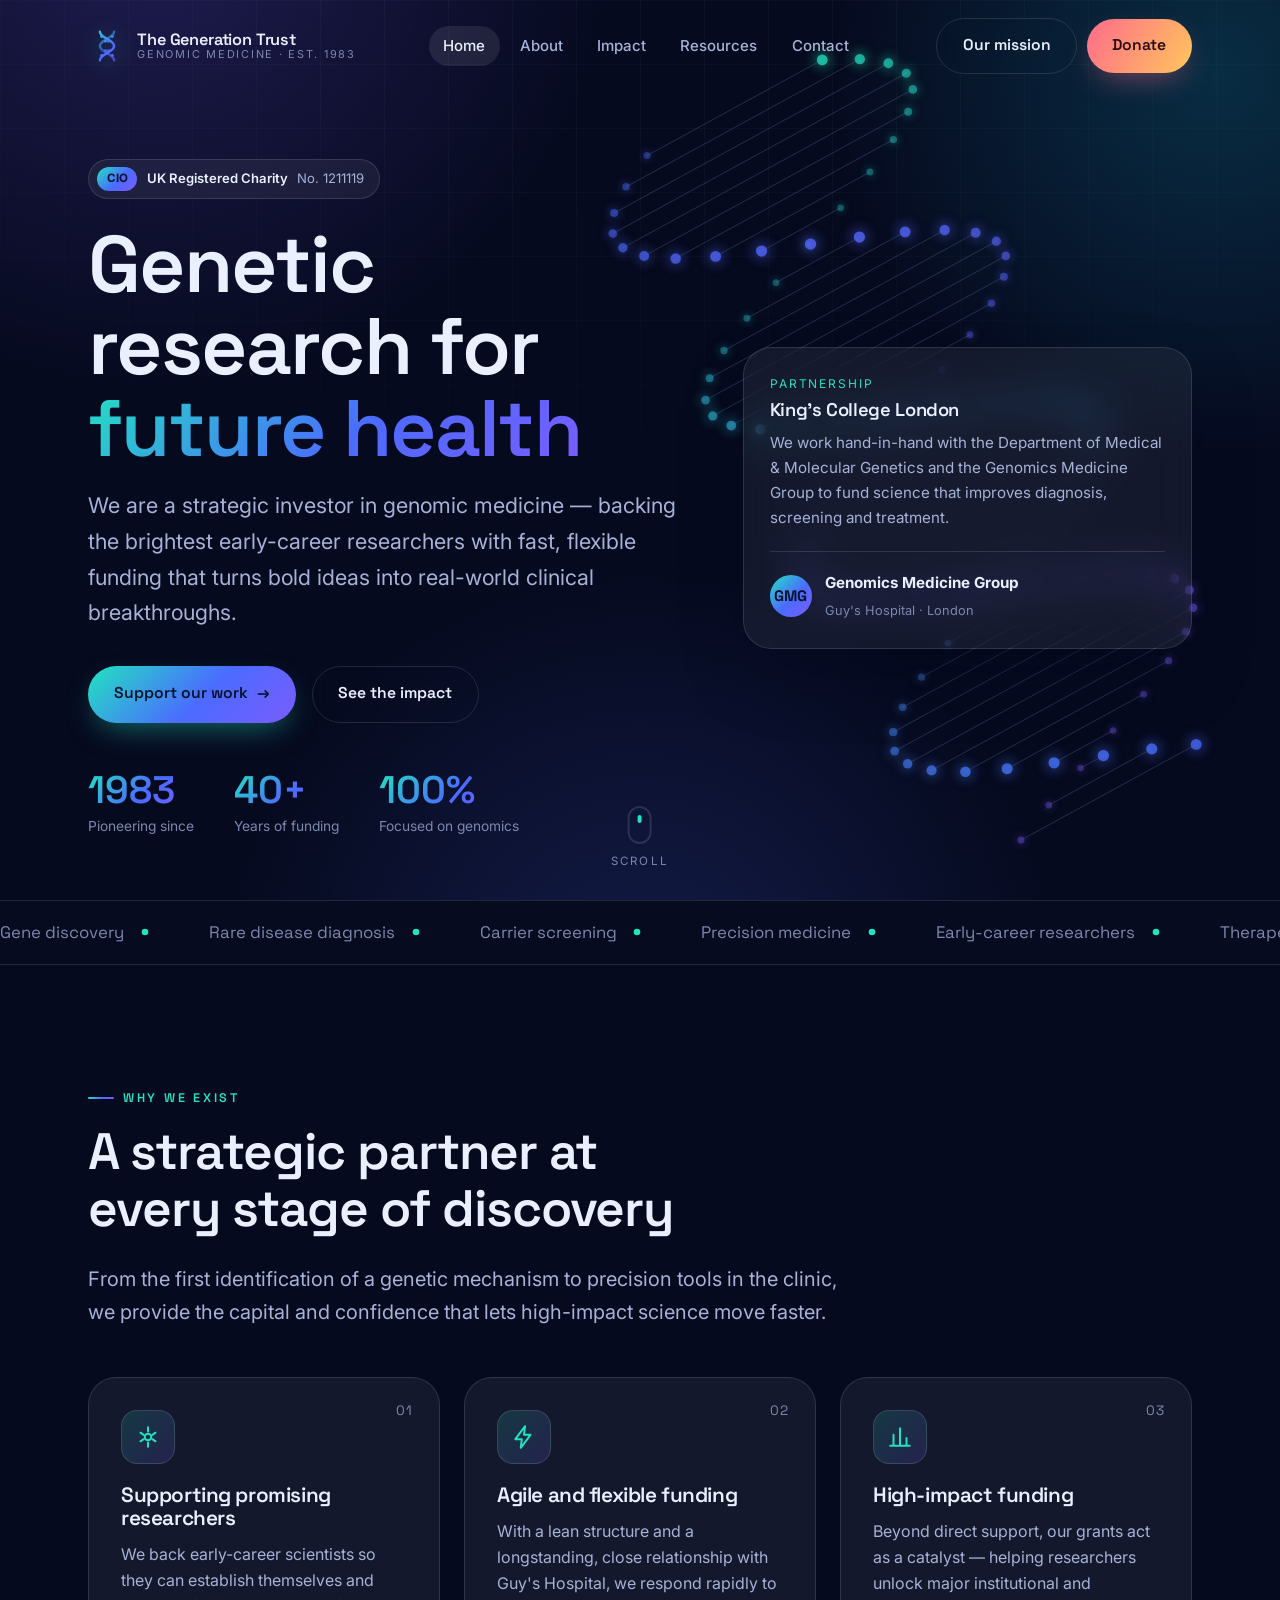
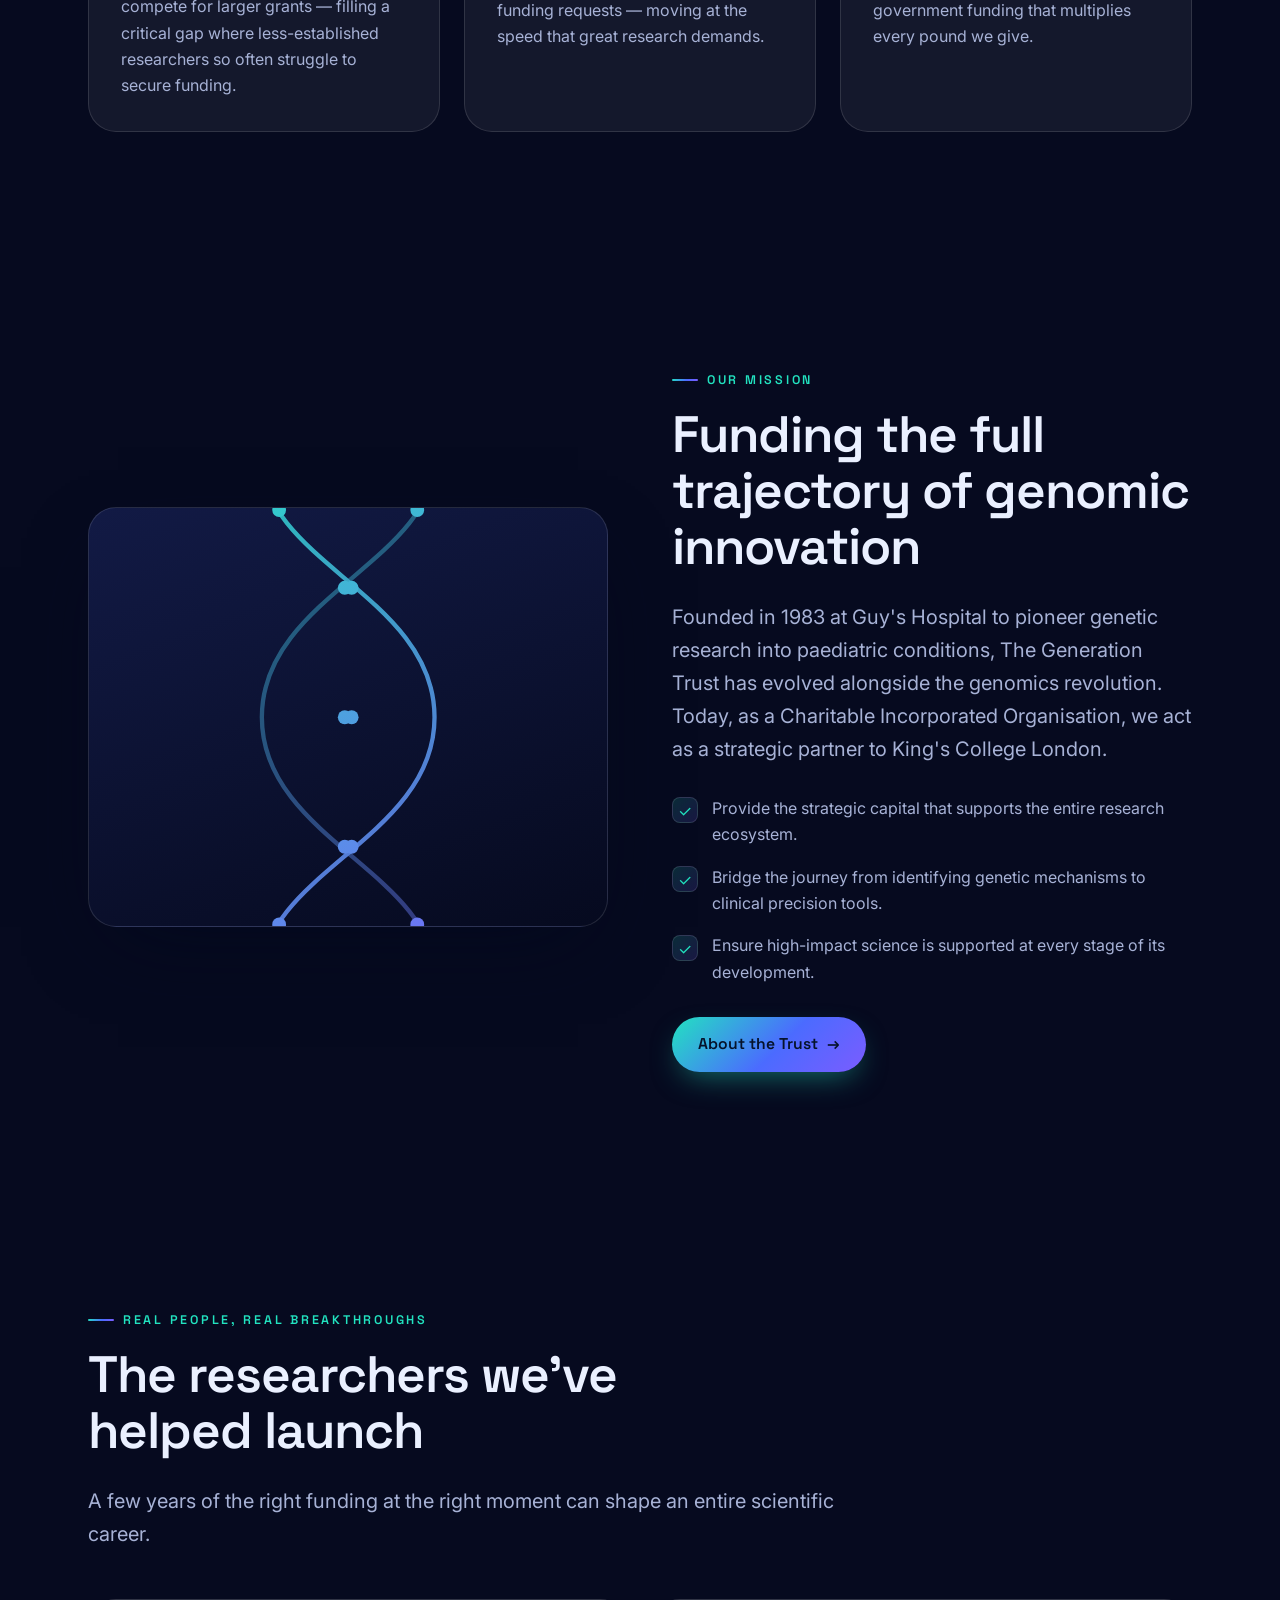
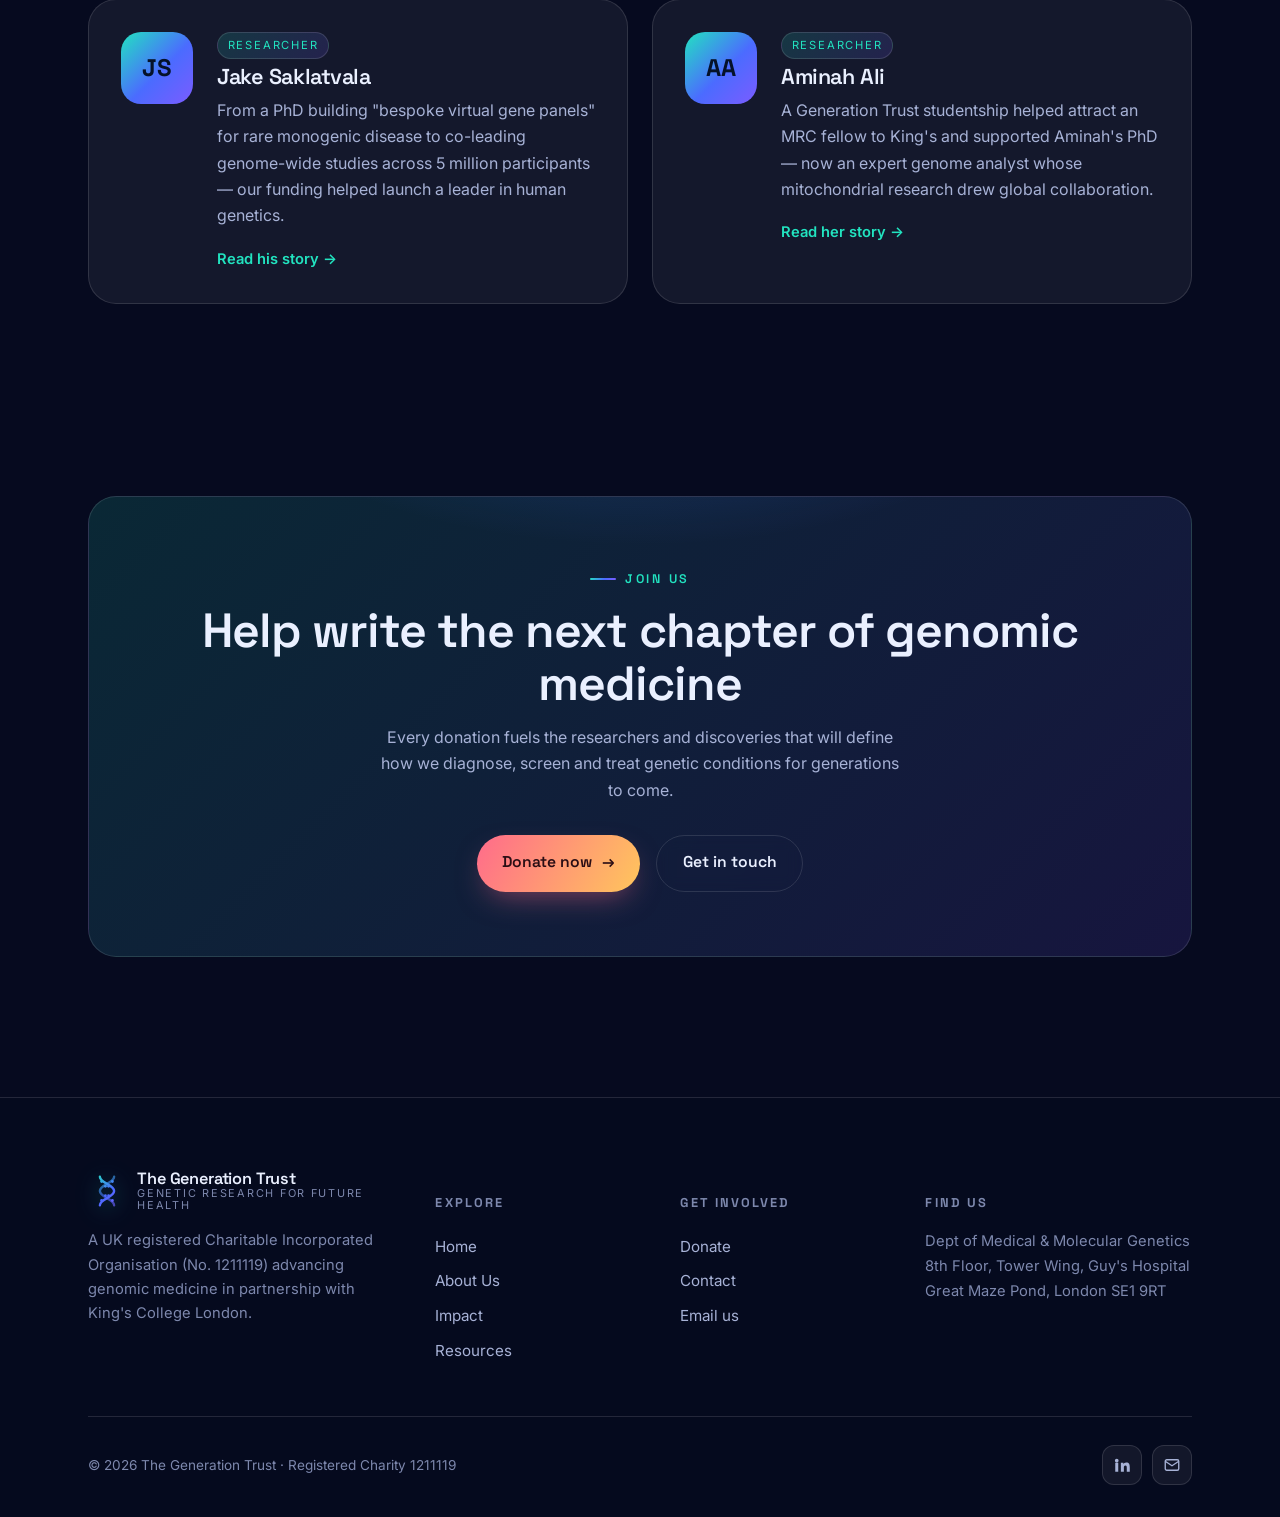
==== index.html @ 11e098cc "Initial Version" ====
<!DOCTYPE html>
<html lang="en-GB">
<head>
  <meta charset="UTF-8" />
  <meta name="viewport" content="width=device-width, initial-scale=1.0" />
  <title>The Generation Trust — Genetic Research for Future Health</title>
  <meta name="description" content="The Generation Trust is a UK registered charity advancing genomic medicine by backing promising early-career researchers with fast, flexible and high-impact funding." />
  <link rel="icon" href="assets/img/logo.svg" type="image/svg+xml" />
  <link rel="preconnect" href="https://fonts.googleapis.com" />
  <link rel="preconnect" href="https://fonts.gstatic.com" crossorigin />
  <link href="https://fonts.googleapis.com/css2?family=Inter:wght@400;500;600&family=Space+Grotesk:wght@500;600;700&display=swap" rel="stylesheet" />
  <link rel="stylesheet" href="assets/css/styles.css" />
</head>
<body>
  <div class="bg-field" aria-hidden="true"></div>
  <div class="bg-grid" aria-hidden="true"></div>

  <!-- ============ HEADER ============ -->
  <header class="site-header">
    <div class="container nav">
      <a class="brand" href="index.html" aria-label="The Generation Trust home">
        <img class="brand__mark" src="assets/img/logo.svg" alt="" width="38" height="38" />
        <span class="brand__text">The Generation Trust<small>Genomic Medicine · Est. 1983</small></span>
      </a>
      <nav class="nav-links" aria-label="Primary">
        <a href="index.html" class="is-active">Home</a>
        <a href="about.html">About</a>
        <a href="impact.html">Impact</a>
        <a href="resources.html">Resources</a>
        <a href="contact.html">Contact</a>
      </nav>
      <div class="nav-cta">
        <a href="about.html" class="btn btn--ghost">Our mission</a>
        <a href="donate.html" class="btn btn--warm">Donate</a>
        <button class="nav-toggle" aria-label="Toggle menu" aria-expanded="false"><span></span></button>
      </div>
    </div>
  </header>

  <main>
    <!-- ============ HERO ============ -->
    <section class="hero">
      <canvas id="dna-canvas" aria-hidden="true"></canvas>
      <div class="container hero__inner">
        <div class="hero__content">
          <span class="hero__badge">
            <span class="pill">CIO</span>
            <b>UK Registered Charity</b> No. 1211119
          </span>
          <h1>Genetic research for <span class="text-gradient">future health</span></h1>
          <p class="hero__sub">
            We are a strategic investor in genomic medicine — backing the brightest
            early-career researchers with fast, flexible funding that turns bold ideas
            into real-world clinical breakthroughs.
          </p>
          <div class="hero__actions">
            <a href="donate.html" class="btn">Support our work <span class="btn-arrow">→</span></a>
            <a href="impact.html" class="btn btn--ghost">See the impact</a>
          </div>
          <div class="hero__stats">
            <div>
              <div class="stat__num" data-count="1983" data-nogroup>0</div>
              <div class="stat__label">Pioneering since</div>
            </div>
            <div>
              <div class="stat__num" data-count="40" data-suffix="+">0</div>
              <div class="stat__label">Years of funding</div>
            </div>
            <div>
              <div class="stat__num" data-count="100" data-suffix="%">0</div>
              <div class="stat__label">Focused on genomics</div>
            </div>
          </div>
        </div>

        <aside class="hero__aside" data-reveal>
          <p class="aside-tag">Partnership</p>
          <h3>King's College London</h3>
          <p>
            We work hand-in-hand with the Department of Medical &amp; Molecular Genetics
            and the Genomics Medicine Group to fund science that improves diagnosis,
            screening and treatment.
          </p>
          <div class="aside-foot">
            <div class="avatar">GMG</div>
            <div>
              <strong style="font-size:.95rem">Genomics Medicine Group</strong><br />
              <span style="font-size:.8rem;color:var(--text-dim)">Guy's Hospital · London</span>
            </div>
          </div>
        </aside>
      </div>

      <div class="scroll-hint" aria-hidden="true">
        <span class="mouse"></span>
        Scroll
      </div>
    </section>

    <!-- ============ MARQUEE ============ -->
    <div class="marquee" aria-hidden="true">
      <div class="marquee__track">
        <span class="marquee__item">Gene discovery <svg width="16" height="16" viewBox="0 0 24 24" fill="currentColor"><circle cx="12" cy="12" r="5"/></svg></span>
        <span class="marquee__item">Rare disease diagnosis <svg width="16" height="16" viewBox="0 0 24 24" fill="currentColor"><circle cx="12" cy="12" r="5"/></svg></span>
        <span class="marquee__item">Carrier screening <svg width="16" height="16" viewBox="0 0 24 24" fill="currentColor"><circle cx="12" cy="12" r="5"/></svg></span>
        <span class="marquee__item">Precision medicine <svg width="16" height="16" viewBox="0 0 24 24" fill="currentColor"><circle cx="12" cy="12" r="5"/></svg></span>
        <span class="marquee__item">Early-career researchers <svg width="16" height="16" viewBox="0 0 24 24" fill="currentColor"><circle cx="12" cy="12" r="5"/></svg></span>
        <span class="marquee__item">Therapeutic innovation <svg width="16" height="16" viewBox="0 0 24 24" fill="currentColor"><circle cx="12" cy="12" r="5"/></svg></span>
        <!-- duplicate for seamless loop -->
        <span class="marquee__item">Gene discovery <svg width="16" height="16" viewBox="0 0 24 24" fill="currentColor"><circle cx="12" cy="12" r="5"/></svg></span>
        <span class="marquee__item">Rare disease diagnosis <svg width="16" height="16" viewBox="0 0 24 24" fill="currentColor"><circle cx="12" cy="12" r="5"/></svg></span>
        <span class="marquee__item">Carrier screening <svg width="16" height="16" viewBox="0 0 24 24" fill="currentColor"><circle cx="12" cy="12" r="5"/></svg></span>
        <span class="marquee__item">Precision medicine <svg width="16" height="16" viewBox="0 0 24 24" fill="currentColor"><circle cx="12" cy="12" r="5"/></svg></span>
        <span class="marquee__item">Early-career researchers <svg width="16" height="16" viewBox="0 0 24 24" fill="currentColor"><circle cx="12" cy="12" r="5"/></svg></span>
        <span class="marquee__item">Therapeutic innovation <svg width="16" height="16" viewBox="0 0 24 24" fill="currentColor"><circle cx="12" cy="12" r="5"/></svg></span>
      </div>
    </div>

    <!-- ============ PILLARS ============ -->
    <section class="section" id="what-we-do">
      <div class="container">
        <div data-reveal>
          <span class="eyebrow">Why we exist</span>
          <h2 class="section-title">A strategic partner at every stage of discovery</h2>
          <p class="lede">
            From the first identification of a genetic mechanism to precision tools in
            the clinic, we provide the capital and confidence that lets high-impact
            science move faster.
          </p>
        </div>

        <div class="grid grid--3" style="margin-top:3rem">
          <article class="card" data-reveal data-reveal-delay="1">
            <span class="card__num">01</span>
            <div class="card__icon">
              <svg viewBox="0 0 24 24" fill="none" stroke="currentColor" stroke-width="1.8"><path d="M12 3v4M12 17v4M5 8l3 2M16 14l3 2M5 16l3-2M16 10l3-2" stroke-linecap="round"/><circle cx="12" cy="12" r="3"/></svg>
            </div>
            <h3>Supporting promising researchers</h3>
            <p>
              We back early-career scientists so they can establish themselves and
              compete for larger grants — filling a critical gap where less-established
              researchers so often struggle to secure funding.
            </p>
          </article>

          <article class="card" data-reveal data-reveal-delay="2">
            <span class="card__num">02</span>
            <div class="card__icon">
              <svg viewBox="0 0 24 24" fill="none" stroke="currentColor" stroke-width="1.8"><path d="M13 2 4 14h6l-1 8 9-12h-6l1-8Z" stroke-linejoin="round"/></svg>
            </div>
            <h3>Agile and flexible funding</h3>
            <p>
              With a lean structure and a longstanding, close relationship with Guy's
              Hospital, we respond rapidly to funding requests — moving at the speed
              that great research demands.
            </p>
          </article>

          <article class="card" data-reveal data-reveal-delay="3">
            <span class="card__num">03</span>
            <div class="card__icon">
              <svg viewBox="0 0 24 24" fill="none" stroke="currentColor" stroke-width="1.8"><path d="M3 20h18M6 20V10M12 20V4M18 20v-7" stroke-linecap="round"/></svg>
            </div>
            <h3>High-impact funding</h3>
            <p>
              Beyond direct support, our grants act as a catalyst — helping researchers
              unlock major institutional and government funding that multiplies every
              pound we give.
            </p>
          </article>
        </div>
      </div>
    </section>

    <!-- ============ MISSION SPLIT ============ -->
    <section class="section" id="mission">
      <div class="container split">
        <div class="split__media" data-reveal aria-hidden="true">
          <div class="helix-visual">
            <svg width="80%" viewBox="0 0 240 320" fill="none">
              <defs>
                <linearGradient id="m-g" x1="0" y1="0" x2="240" y2="320" gradientUnits="userSpaceOnUse">
                  <stop stop-color="#22e3c0"/><stop offset="1" stop-color="#7b5cff"/>
                </linearGradient>
              </defs>
              <g stroke="url(#m-g)" stroke-width="2.5" fill="none" opacity="0.9">
                <path d="M70 10C70 70 170 90 170 160S70 250 70 310"/>
                <path d="M170 10C170 70 70 90 70 160S170 250 170 310" opacity="0.5"/>
              </g>
              <g fill="url(#m-g)">
                <circle cx="80" cy="40" r="4"/><circle cx="160" cy="40" r="4"/>
                <circle cx="118" cy="85" r="4"/><circle cx="122" cy="85" r="4"/>
                <circle cx="118" cy="160" r="4"/><circle cx="122" cy="160" r="4"/>
                <circle cx="118" cy="235" r="4"/><circle cx="122" cy="235" r="4"/>
                <circle cx="80" cy="280" r="4"/><circle cx="160" cy="280" r="4"/>
              </g>
            </svg>
          </div>
        </div>
        <div data-reveal data-reveal-delay="1">
          <span class="eyebrow">Our mission</span>
          <h2 class="section-title">Funding the full trajectory of genomic innovation</h2>
          <p class="lede">
            Founded in 1983 at Guy's Hospital to pioneer genetic research into
            paediatric conditions, The Generation Trust has evolved alongside the
            genomics revolution. Today, as a Charitable Incorporated Organisation,
            we act as a strategic partner to King's College London.
          </p>
          <ul class="feature-list">
            <li><span class="tick">✓</span><span>Provide the strategic capital that supports the entire research ecosystem.</span></li>
            <li><span class="tick">✓</span><span>Bridge the journey from identifying genetic mechanisms to clinical precision tools.</span></li>
            <li><span class="tick">✓</span><span>Ensure high-impact science is supported at every stage of its development.</span></li>
          </ul>
          <div class="hero__actions" style="margin-top:2rem">
            <a href="about.html" class="btn">About the Trust <span class="btn-arrow">→</span></a>
          </div>
        </div>
      </div>
    </section>

    <!-- ============ IMPACT PREVIEW ============ -->
    <section class="section" id="impact">
      <div class="container">
        <div data-reveal>
          <span class="eyebrow">Real people, real breakthroughs</span>
          <h2 class="section-title">The researchers we've helped launch</h2>
          <p class="lede">A few years of the right funding at the right moment can shape an entire scientific career.</p>
        </div>

        <div class="grid grid--2" style="margin-top:3rem">
          <article class="story" data-reveal data-reveal-delay="1">
            <div class="story__avatar">JS</div>
            <div>
              <div class="story__meta">
                <span class="story__tag">Researcher</span>
              </div>
              <h3>Jake Saklatvala</h3>
              <p>
                From a PhD building "bespoke virtual gene panels" for rare monogenic
                disease to co-leading genome-wide studies across 5&nbsp;million
                participants — our funding helped launch a leader in human genetics.
              </p>
              <a class="story__link" href="impact.html#jake">Read his story →</a>
            </div>
          </article>

          <article class="story" data-reveal data-reveal-delay="2">
            <div class="story__avatar">AA</div>
            <div>
              <div class="story__meta">
                <span class="story__tag">Researcher</span>
              </div>
              <h3>Aminah Ali</h3>
              <p>
                A Generation Trust studentship helped attract an MRC fellow to King's and
                supported Aminah's PhD — now an expert genome analyst whose mitochondrial
                research drew global collaboration.
              </p>
              <a class="story__link" href="impact.html#aminah">Read her story →</a>
            </div>
          </article>
        </div>
      </div>
    </section>

    <!-- ============ CTA ============ -->
    <section class="section section--tight">
      <div class="container">
        <div class="cta-band" data-reveal>
          <span class="eyebrow" style="justify-content:center">Join us</span>
          <h2>Help write the next chapter of genomic medicine</h2>
          <p>
            Every donation fuels the researchers and discoveries that will define how
            we diagnose, screen and treat genetic conditions for generations to come.
          </p>
          <div class="hero__actions">
            <a href="donate.html" class="btn btn--warm">Donate now <span class="btn-arrow">→</span></a>
            <a href="contact.html" class="btn btn--ghost">Get in touch</a>
          </div>
        </div>
      </div>
    </section>
  </main>

  <!-- ============ FOOTER ============ -->
  <footer class="site-footer">
    <div class="container">
      <div class="footer-grid">
        <div class="footer-brand">
          <a class="brand" href="index.html" style="margin-bottom:1rem">
            <img class="brand__mark" src="assets/img/logo.svg" alt="" width="38" height="38" />
            <span class="brand__text">The Generation Trust<small>Genetic research for future health</small></span>
          </a>
          <p>A UK registered Charitable Incorporated Organisation (No. 1211119) advancing genomic medicine in partnership with King's College London.</p>
        </div>
        <div class="footer-col">
          <h5>Explore</h5>
          <a href="index.html">Home</a>
          <a href="about.html">About Us</a>
          <a href="impact.html">Impact</a>
          <a href="resources.html">Resources</a>
        </div>
        <div class="footer-col">
          <h5>Get involved</h5>
          <a href="donate.html">Donate</a>
          <a href="contact.html">Contact</a>
          <a href="mailto:info@thegenerationtrust.org">Email us</a>
        </div>
        <div class="footer-col">
          <h5>Find us</h5>
          <p style="color:var(--text-dim);font-size:.92rem;line-height:1.7">
            Dept of Medical &amp; Molecular Genetics<br />
            8th Floor, Tower Wing, Guy's Hospital<br />
            Great Maze Pond, London SE1 9RT
          </p>
        </div>
      </div>
      <div class="footer-bottom">
        <span>© <span data-year>2026</span> The Generation Trust · Registered Charity 1211119</span>
        <div class="footer-social">
          <a href="https://www.linkedin.com" aria-label="LinkedIn" target="_blank" rel="noopener">
            <svg width="18" height="18" viewBox="0 0 24 24" fill="currentColor"><path d="M4.98 3.5a2.5 2.5 0 1 1 0 5 2.5 2.5 0 0 1 0-5ZM3 9h4v12H3V9Zm7 0h3.8v1.7h.05c.53-1 1.83-2.05 3.76-2.05 4.02 0 4.76 2.65 4.76 6.1V21h-4v-5.4c0-1.3-.02-2.96-1.8-2.96-1.8 0-2.08 1.4-2.08 2.86V21h-4V9Z"/></svg>
          </a>
          <a href="mailto:info@thegenerationtrust.org" aria-label="Email">
            <svg width="18" height="18" viewBox="0 0 24 24" fill="none" stroke="currentColor" stroke-width="1.8"><rect x="3" y="5" width="18" height="14" rx="2"/><path d="m3 7 9 6 9-6"/></svg>
          </a>
        </div>
      </div>
    </div>
  </footer>

  <script src="assets/js/main.js"></script>
</body>
</html>
---- assets/css/styles.css ----
/* =========================================================
   The Generation Trust — Design System
   Modern static site: HTML / CSS / JS
   ========================================================= */

/* ---------- Design Tokens ---------- */
:root {
  /* Core palette — genomics-inspired deep space + bio-luminescence */
  --navy-900: #060a1f;
  --navy-800: #0b1030;
  --navy-700: #121a45;
  --navy-600: #1b265f;

  --ink: #0a0f24;
  --paper: #f7f9ff;
  --paper-soft: #eef2fb;

  --cyan: #22e3c0;
  --teal: #12b9d6;
  --violet: #7b5cff;
  --indigo: #4b6bff;
  --coral: #ff6b8b;
  --amber: #ffc65c;

  /* Text */
  --text-strong: #eaf0ff;
  --text-muted: #a7b2d6;
  --text-dim: #7d88ad;
  --text-dark: #1a2140;
  --text-dark-muted: #4c567d;

  /* Gradients */
  --grad-brand: linear-gradient(135deg, var(--cyan) 0%, var(--indigo) 55%, var(--violet) 100%);
  --grad-brand-soft: linear-gradient(135deg, rgba(34,227,192,0.16), rgba(123,92,255,0.16));
  --grad-warm: linear-gradient(120deg, var(--coral), var(--amber));

  /* Surfaces */
  --glass: rgba(255, 255, 255, 0.06);
  --glass-strong: rgba(255, 255, 255, 0.09);
  --glass-border: rgba(255, 255, 255, 0.12);
  --shadow-lg: 0 30px 80px -30px rgba(3, 8, 30, 0.75);
  --shadow-glow: 0 0 60px -12px rgba(75, 107, 255, 0.55);

  /* Layout */
  --maxw: 1200px;
  --radius-sm: 10px;
  --radius: 18px;
  --radius-lg: 28px;
  --gutter: clamp(1.25rem, 4vw, 3rem);

  /* Motion */
  --ease: cubic-bezier(0.22, 1, 0.36, 1);

  --font-sans: "Inter", system-ui, -apple-system, "Segoe UI", Roboto, Helvetica, Arial, sans-serif;
  --font-display: "Space Grotesk", var(--font-sans);
}

/* ---------- Reset ---------- */
*,
*::before,
*::after { box-sizing: border-box; }

html { scroll-behavior: smooth; -webkit-text-size-adjust: 100%; }

body {
  margin: 0;
  font-family: var(--font-sans);
  background: var(--navy-900);
  color: var(--text-strong);
  line-height: 1.65;
  -webkit-font-smoothing: antialiased;
  text-rendering: optimizeLegibility;
  overflow-x: hidden;
}

img { max-width: 100%; display: block; }
a { color: inherit; text-decoration: none; }
button { font-family: inherit; cursor: pointer; }
ul { margin: 0; padding: 0; list-style: none; }

h1, h2, h3, h4 {
  font-family: var(--font-display);
  line-height: 1.1;
  font-weight: 600;
  letter-spacing: -0.02em;
  margin: 0 0 0.5em;
}

p { margin: 0 0 1rem; }

:focus-visible {
  outline: 2px solid var(--cyan);
  outline-offset: 3px;
  border-radius: 4px;
}

::selection { background: var(--violet); color: #fff; }

/* ---------- Layout helpers ---------- */
.container {
  width: 100%;
  max-width: var(--maxw);
  margin-inline: auto;
  padding-inline: var(--gutter);
}

.section {
  position: relative;
  padding-block: clamp(4.5rem, 9vw, 8rem);
}

.section--tight { padding-block: clamp(3rem, 6vw, 5rem); }

.eyebrow {
  display: inline-flex;
  align-items: center;
  gap: 0.55rem;
  font-family: var(--font-display);
  font-size: 0.78rem;
  font-weight: 600;
  letter-spacing: 0.22em;
  text-transform: uppercase;
  color: var(--cyan);
  margin-bottom: 1rem;
}
.eyebrow::before {
  content: "";
  width: 26px; height: 2px;
  background: var(--grad-brand);
  border-radius: 2px;
}

.section-title {
  font-size: clamp(2rem, 4.5vw, 3.2rem);
  max-width: 18ch;
}

.lede {
  font-size: clamp(1.05rem, 1.6vw, 1.25rem);
  color: var(--text-muted);
  max-width: 60ch;
}

.text-gradient {
  background: var(--grad-brand);
  -webkit-background-clip: text;
  background-clip: text;
  color: transparent;
}

/* ---------- Buttons ---------- */
.btn {
  --btn-bg: var(--grad-brand);
  display: inline-flex;
  align-items: center;
  gap: 0.6rem;
  padding: 0.9rem 1.6rem;
  border: none;
  border-radius: 999px;
  font-family: var(--font-display);
  font-weight: 600;
  font-size: 0.98rem;
  color: #05122a;
  background: var(--btn-bg);
  position: relative;
  transition: transform 0.35s var(--ease), box-shadow 0.35s var(--ease), filter 0.35s var(--ease);
  box-shadow: 0 12px 30px -10px rgba(34, 227, 192, 0.5);
}
.btn:hover { transform: translateY(-3px); box-shadow: 0 20px 40px -12px rgba(75, 107, 255, 0.6); filter: brightness(1.05); }
.btn:active { transform: translateY(-1px); }

.btn--ghost {
  background: transparent;
  color: var(--text-strong);
  border: 1px solid var(--glass-border);
  box-shadow: none;
  backdrop-filter: blur(8px);
}
.btn--ghost:hover { background: var(--glass-strong); box-shadow: none; }

.btn--warm { --btn-bg: var(--grad-warm); color: #2a0d14; box-shadow: 0 12px 30px -10px rgba(255, 107, 139, 0.5); }

.btn .btn-arrow { transition: transform 0.35s var(--ease); }
.btn:hover .btn-arrow { transform: translateX(4px); }

/* ---------- Ambient background ---------- */
.bg-field {
  position: fixed;
  inset: 0;
  z-index: -2;
  background:
    radial-gradient(60vw 60vw at 12% -8%, rgba(123, 92, 255, 0.22), transparent 60%),
    radial-gradient(50vw 50vw at 95% 8%, rgba(18, 185, 214, 0.20), transparent 60%),
    radial-gradient(55vw 55vw at 50% 110%, rgba(75, 107, 255, 0.18), transparent 60%),
    var(--navy-900);
}
.bg-grid {
  position: fixed;
  inset: 0;
  z-index: -1;
  background-image:
    linear-gradient(rgba(255,255,255,0.028) 1px, transparent 1px),
    linear-gradient(90deg, rgba(255,255,255,0.028) 1px, transparent 1px);
  background-size: 64px 64px;
  mask-image: radial-gradient(ellipse 90% 70% at 50% 0%, #000 30%, transparent 90%);
  pointer-events: none;
}

/* ---------- Header / Nav ---------- */
.site-header {
  position: fixed;
  top: 0; left: 0; right: 0;
  z-index: 100;
  transition: background 0.4s var(--ease), box-shadow 0.4s var(--ease), padding 0.4s var(--ease);
  padding-block: 1.1rem;
}
.site-header.is-scrolled {
  background: rgba(8, 12, 32, 0.72);
  backdrop-filter: blur(18px) saturate(140%);
  border-bottom: 1px solid var(--glass-border);
  padding-block: 0.7rem;
}
.nav {
  display: flex;
  align-items: center;
  justify-content: space-between;
  gap: 1.5rem;
}
.brand {
  display: flex;
  align-items: center;
  gap: 0.7rem;
  font-family: var(--font-display);
  font-weight: 600;
  letter-spacing: -0.01em;
}
.brand__mark {
  width: 38px; height: 38px;
  flex: none;
  filter: drop-shadow(0 4px 12px rgba(34, 227, 192, 0.4));
}
.brand__text { font-size: 1.02rem; line-height: 1.1; }
.brand__text small { display: block; font-family: var(--font-sans); font-weight: 400; font-size: 0.68rem; letter-spacing: 0.16em; text-transform: uppercase; color: var(--text-dim); }

.nav-links {
  display: flex;
  align-items: center;
  gap: 0.35rem;
}
.nav-links a {
  padding: 0.5rem 0.9rem;
  border-radius: 999px;
  font-size: 0.94rem;
  font-weight: 500;
  color: var(--text-muted);
  transition: color 0.25s var(--ease), background 0.25s var(--ease);
}
.nav-links a:hover { color: var(--text-strong); background: var(--glass); }
.nav-links a.is-active { color: var(--text-strong); background: var(--glass-strong); }

.nav-cta { display: flex; align-items: center; gap: 0.6rem; }

.nav-toggle {
  display: none;
  width: 44px; height: 44px;
  border-radius: 12px;
  background: var(--glass);
  border: 1px solid var(--glass-border);
  position: relative;
}
.nav-toggle span,
.nav-toggle span::before,
.nav-toggle span::after {
  content: "";
  position: absolute;
  left: 50%; top: 50%;
  width: 20px; height: 2px;
  background: var(--text-strong);
  border-radius: 2px;
  transform: translate(-50%, -50%);
  transition: transform 0.3s var(--ease), opacity 0.2s var(--ease);
}
.nav-toggle span::before { transform: translate(-50%, -7px); }
.nav-toggle span::after { transform: translate(-50%, 7px); }
body.nav-open .nav-toggle span { background: transparent; }
body.nav-open .nav-toggle span::before { transform: translate(-50%, 0) rotate(45deg); }
body.nav-open .nav-toggle span::after { transform: translate(-50%, 0) rotate(-45deg); }

/* ---------- Hero ---------- */
.hero {
  position: relative;
  min-height: 100svh;
  display: flex;
  align-items: center;
  padding-top: 6rem;
  overflow: hidden;
}
#dna-canvas {
  position: absolute;
  inset: 0;
  width: 100%; height: 100%;
  z-index: 0;
  opacity: 0.9;
}
.hero__inner {
  position: relative;
  z-index: 2;
  display: grid;
  grid-template-columns: 1.15fr 0.85fr;
  gap: 3rem;
  align-items: center;
}
.hero__content { max-width: 40rem; }
.hero__badge {
  display: inline-flex;
  align-items: center;
  gap: 0.6rem;
  padding: 0.45rem 0.9rem 0.45rem 0.5rem;
  border-radius: 999px;
  background: var(--glass);
  border: 1px solid var(--glass-border);
  font-size: 0.82rem;
  color: var(--text-muted);
  margin-bottom: 1.6rem;
  backdrop-filter: blur(8px);
}
.hero__badge b { color: var(--text-strong); font-weight: 600; }
.hero__badge .pill {
  padding: 0.15rem 0.6rem;
  border-radius: 999px;
  background: var(--grad-brand);
  color: #05122a;
  font-weight: 700;
  font-size: 0.72rem;
}
.hero h1 {
  font-size: clamp(2.6rem, 6.5vw, 5rem);
  line-height: 1.02;
  margin-bottom: 1.2rem;
}
.hero__sub {
  font-size: clamp(1.1rem, 1.8vw, 1.35rem);
  color: var(--text-muted);
  max-width: 46ch;
  margin-bottom: 2.2rem;
}
.hero__actions { display: flex; flex-wrap: wrap; gap: 1rem; }

.hero__stats {
  display: flex;
  gap: 2.5rem;
  margin-top: 3rem;
  flex-wrap: wrap;
}
.stat__num {
  font-family: var(--font-display);
  font-size: clamp(1.8rem, 3vw, 2.6rem);
  font-weight: 600;
  line-height: 1;
  background: var(--grad-brand);
  -webkit-background-clip: text;
  background-clip: text;
  color: transparent;
}
.stat__label { font-size: 0.86rem; color: var(--text-dim); margin-top: 0.35rem; }

/* Hero side card */
.hero__aside {
  position: relative;
  padding: 1.6rem;
  border-radius: var(--radius-lg);
  background: var(--glass);
  border: 1px solid var(--glass-border);
  backdrop-filter: blur(20px);
  box-shadow: var(--shadow-lg);
}
.hero__aside h3 { font-size: 1.15rem; }
.hero__aside .aside-tag {
  font-size: 0.75rem;
  letter-spacing: 0.16em;
  text-transform: uppercase;
  color: var(--cyan);
  margin-bottom: 0.4rem;
}
.hero__aside p { color: var(--text-muted); font-size: 0.95rem; margin-bottom: 0; }
.hero__aside .aside-foot {
  margin-top: 1.3rem;
  padding-top: 1.1rem;
  border-top: 1px solid var(--glass-border);
  display: flex;
  align-items: center;
  gap: 0.8rem;
}
.hero__aside .avatar {
  width: 42px; height: 42px;
  border-radius: 50%;
  background: var(--grad-brand);
  display: grid; place-items: center;
  font-family: var(--font-display);
  font-weight: 700; color: #05122a;
  font-size: 0.95rem;
}

/* Scroll hint */
.scroll-hint {
  position: absolute;
  bottom: 1.8rem; left: 50%;
  transform: translateX(-50%);
  z-index: 2;
  display: flex; flex-direction: column; align-items: center; gap: 0.5rem;
  font-size: 0.72rem; letter-spacing: 0.2em; text-transform: uppercase; color: var(--text-dim);
}
.scroll-hint .mouse {
  width: 24px; height: 38px;
  border: 2px solid var(--glass-border);
  border-radius: 14px;
  position: relative;
}
.scroll-hint .mouse::after {
  content: "";
  position: absolute; top: 7px; left: 50%;
  width: 4px; height: 8px; border-radius: 2px;
  background: var(--cyan);
  transform: translateX(-50%);
  animation: scrollDot 1.8s var(--ease) infinite;
}
@keyframes scrollDot { 0% { opacity: 0; transform: translate(-50%, 0);} 40%{opacity:1;} 80%{opacity:0; transform: translate(-50%, 12px);} 100%{opacity:0;} }

/* ---------- Marquee ---------- */
.marquee {
  border-block: 1px solid var(--glass-border);
  background: rgba(8, 12, 32, 0.5);
  overflow: hidden;
  padding-block: 1.1rem;
}
.marquee__track {
  display: flex;
  gap: 3.5rem;
  width: max-content;
  animation: marquee 30s linear infinite;
}
.marquee:hover .marquee__track { animation-play-state: paused; }
.marquee__item {
  display: inline-flex; align-items: center; gap: 0.8rem;
  font-family: var(--font-display);
  font-size: 1.05rem; color: var(--text-dim);
  white-space: nowrap;
}
.marquee__item svg { color: var(--cyan); }
@keyframes marquee { to { transform: translateX(-50%); } }

/* ---------- Cards / Pillars ---------- */
.grid {
  display: grid;
  gap: 1.5rem;
}
.grid--3 { grid-template-columns: repeat(3, 1fr); }
.grid--2 { grid-template-columns: repeat(2, 1fr); }

.card {
  position: relative;
  padding: 2rem;
  border-radius: var(--radius-lg);
  background: var(--glass);
  border: 1px solid var(--glass-border);
  overflow: hidden;
  transition: transform 0.5s var(--ease), border-color 0.5s var(--ease), background 0.5s var(--ease);
}
.card::before {
  content: "";
  position: absolute;
  inset: 0;
  background: radial-gradient(400px 200px at var(--mx, 50%) var(--my, 0%), rgba(75,107,255,0.18), transparent 70%);
  opacity: 0;
  transition: opacity 0.4s var(--ease);
  pointer-events: none;
}
.card:hover { transform: translateY(-6px); border-color: rgba(34,227,192,0.4); background: var(--glass-strong); }
.card:hover::before { opacity: 1; }

.card__icon {
  width: 54px; height: 54px;
  border-radius: 16px;
  display: grid; place-items: center;
  background: var(--grad-brand-soft);
  border: 1px solid var(--glass-border);
  margin-bottom: 1.3rem;
  color: var(--cyan);
}
.card__icon svg { width: 26px; height: 26px; }
.card h3 { font-size: 1.3rem; }
.card p { color: var(--text-muted); margin-bottom: 0; }
.card__num {
  position: absolute; top: 1.4rem; right: 1.6rem;
  font-family: var(--font-display);
  font-size: 0.85rem; color: var(--text-dim);
  letter-spacing: 0.1em;
}

/* ---------- Split feature ---------- */
.split {
  display: grid;
  grid-template-columns: 1fr 1fr;
  gap: clamp(2rem, 5vw, 4.5rem);
  align-items: center;
}
.split--reverse .split__media { order: 2; }

.split__media {
  position: relative;
  border-radius: var(--radius-lg);
  overflow: hidden;
  min-height: 420px;
  border: 1px solid var(--glass-border);
  background: linear-gradient(160deg, var(--navy-700), var(--navy-900));
  box-shadow: var(--shadow-lg);
}
.helix-visual {
  position: absolute; inset: 0;
  display: grid; place-items: center;
}

.feature-list { display: grid; gap: 1rem; margin-top: 1.8rem; }
.feature-list li {
  display: flex; gap: 0.9rem; align-items: flex-start;
  color: var(--text-muted);
}
.feature-list .tick {
  flex: none;
  width: 26px; height: 26px; border-radius: 8px;
  display: grid; place-items: center;
  background: var(--grad-brand-soft);
  border: 1px solid var(--glass-border);
  color: var(--cyan);
  margin-top: 0.15rem;
}

/* ---------- Timeline ---------- */
.timeline {
  position: relative;
  margin-top: 3rem;
  padding-left: 1.5rem;
}
.timeline::before {
  content: "";
  position: absolute; left: 0; top: 6px; bottom: 6px;
  width: 2px;
  background: linear-gradient(var(--cyan), var(--violet), transparent);
}
.timeline__item { position: relative; padding: 0 0 2.2rem 1.8rem; }
.timeline__item::before {
  content: "";
  position: absolute; left: -6px; top: 4px;
  width: 14px; height: 14px; border-radius: 50%;
  background: var(--navy-900);
  border: 3px solid var(--cyan);
  box-shadow: 0 0 0 4px rgba(34,227,192,0.12);
}
.timeline__year {
  font-family: var(--font-display);
  font-weight: 600; color: var(--cyan);
  font-size: 0.95rem; letter-spacing: 0.05em;
}
.timeline__item h4 { font-size: 1.15rem; margin: 0.2rem 0 0.4rem; }
.timeline__item p { color: var(--text-muted); margin: 0; }

/* ---------- Impact / story cards ---------- */
.story {
  display: grid;
  grid-template-columns: auto 1fr;
  gap: 1.5rem;
  padding: 2rem;
  border-radius: var(--radius-lg);
  background: var(--glass);
  border: 1px solid var(--glass-border);
  transition: transform 0.5s var(--ease), border-color 0.5s var(--ease);
}
.story:hover { transform: translateY(-5px); border-color: rgba(123,92,255,0.4); }
.story__avatar {
  width: 72px; height: 72px; border-radius: 20px;
  display: grid; place-items: center;
  font-family: var(--font-display); font-weight: 700; font-size: 1.5rem;
  color: #05122a;
  background: var(--grad-brand);
}
.story__meta { display: flex; align-items: center; gap: 0.7rem; margin-bottom: 0.4rem; flex-wrap: wrap; }
.story__tag {
  font-size: 0.7rem; letter-spacing: 0.16em; text-transform: uppercase;
  color: var(--cyan);
  padding: 0.2rem 0.6rem; border-radius: 999px;
  background: var(--grad-brand-soft); border: 1px solid var(--glass-border);
}
.story h3 { font-size: 1.35rem; margin-bottom: 0.5rem; }
.story p { color: var(--text-muted); }
.story__link {
  display: inline-flex; align-items: center; gap: 0.4rem;
  color: var(--cyan); font-weight: 600; font-size: 0.92rem;
  transition: gap 0.3s var(--ease);
}
.story__link:hover { gap: 0.7rem; }

/* ---------- Trustees ---------- */
.people {
  display: grid;
  grid-template-columns: repeat(4, 1fr);
  gap: 1.2rem;
}
.person {
  padding: 1.5rem;
  border-radius: var(--radius);
  background: var(--glass);
  border: 1px solid var(--glass-border);
  text-align: center;
  transition: transform 0.4s var(--ease), border-color 0.4s var(--ease);
}
.person:hover { transform: translateY(-4px); border-color: rgba(34,227,192,0.4); }
.person__avatar {
  width: 64px; height: 64px; border-radius: 50%;
  margin: 0 auto 0.9rem;
  display: grid; place-items: center;
  font-family: var(--font-display); font-weight: 700;
  color: #05122a; font-size: 1.15rem;
  background: var(--grad-brand);
}
.person h4 { font-size: 1.02rem; margin-bottom: 0.2rem; }
.person span { font-size: 0.82rem; color: var(--text-dim); }

/* ---------- CTA band ---------- */
.cta-band {
  position: relative;
  border-radius: var(--radius-lg);
  padding: clamp(2.5rem, 5vw, 4.5rem);
  overflow: hidden;
  background: linear-gradient(135deg, rgba(34,227,192,0.14), rgba(123,92,255,0.14));
  border: 1px solid var(--glass-border);
  text-align: center;
}
.cta-band::after {
  content: "";
  position: absolute; inset: -40% -10% auto -10%; height: 120%;
  background: radial-gradient(50% 60% at 50% 0%, rgba(75,107,255,0.35), transparent 70%);
  pointer-events: none;
}
.cta-band > * { position: relative; z-index: 1; }
.cta-band h2 { font-size: clamp(1.8rem, 4vw, 3rem); margin-bottom: 0.8rem; }
.cta-band p { color: var(--text-muted); max-width: 52ch; margin: 0 auto 2rem; }
.cta-band .hero__actions { justify-content: center; }

/* ---------- Page hero (interior pages) ---------- */
.page-hero {
  position: relative;
  padding-top: clamp(9rem, 16vw, 12rem);
  padding-bottom: clamp(3rem, 6vw, 5rem);
  overflow: hidden;
}
.page-hero::before {
  content: "";
  position: absolute; inset: 0; z-index: -1;
  background:
    radial-gradient(40vw 40vw at 85% -10%, rgba(34,227,192,0.18), transparent 60%),
    radial-gradient(40vw 40vw at 5% 20%, rgba(123,92,255,0.18), transparent 60%);
}
.page-hero h1 { font-size: clamp(2.4rem, 6vw, 4.2rem); }
.breadcrumb { font-size: 0.85rem; color: var(--text-dim); margin-bottom: 1rem; }
.breadcrumb a { color: var(--text-muted); }
.breadcrumb a:hover { color: var(--cyan); }

/* ---------- Prose ---------- */
.prose { max-width: 68ch; }
.prose p { color: var(--text-muted); font-size: 1.05rem; }
.prose a { color: var(--cyan); border-bottom: 1px solid rgba(34,227,192,0.35); transition: border-color 0.3s; }
.prose a:hover { border-color: var(--cyan); }
.prose h2 { margin-top: 2.2rem; font-size: 1.7rem; }
.prose h3 { margin-top: 1.8rem; font-size: 1.3rem; }

/* ---------- Contact ---------- */
.contact-grid {
  display: grid;
  grid-template-columns: 1fr 1.1fr;
  gap: clamp(2rem, 5vw, 4rem);
  align-items: start;
}
.info-card {
  padding: 1.6rem;
  border-radius: var(--radius);
  background: var(--glass);
  border: 1px solid var(--glass-border);
  display: flex; gap: 1rem; align-items: flex-start;
  margin-bottom: 1rem;
  transition: border-color 0.3s var(--ease);
}
.info-card:hover { border-color: rgba(34,227,192,0.4); }
.info-card__icon {
  flex: none; width: 46px; height: 46px; border-radius: 12px;
  display: grid; place-items: center;
  background: var(--grad-brand-soft); border: 1px solid var(--glass-border);
  color: var(--cyan);
}
.info-card h4 { margin: 0 0 0.2rem; font-size: 1rem; }
.info-card p, .info-card a { color: var(--text-muted); margin: 0; font-size: 0.95rem; }
.info-card a:hover { color: var(--cyan); }

.form {
  padding: 2rem;
  border-radius: var(--radius-lg);
  background: var(--glass);
  border: 1px solid var(--glass-border);
}
.field { margin-bottom: 1.2rem; }
.field label {
  display: block; font-size: 0.85rem; font-weight: 600;
  margin-bottom: 0.5rem; color: var(--text-strong);
}
.field input,
.field textarea {
  width: 100%;
  padding: 0.85rem 1rem;
  border-radius: var(--radius-sm);
  background: rgba(6, 10, 31, 0.6);
  border: 1px solid var(--glass-border);
  color: var(--text-strong);
  font-family: inherit;
  font-size: 0.98rem;
  transition: border-color 0.3s var(--ease), box-shadow 0.3s var(--ease);
}
.field input:focus,
.field textarea:focus {
  outline: none;
  border-color: var(--cyan);
  box-shadow: 0 0 0 3px rgba(34,227,192,0.15);
}
.field textarea { resize: vertical; min-height: 130px; }
.form__note { font-size: 0.82rem; color: var(--text-dim); margin: 0.8rem 0 0; }

/* ---------- Donate ---------- */
.donate-card {
  padding: clamp(1.8rem, 4vw, 2.6rem);
  border-radius: var(--radius-lg);
  background: var(--glass);
  border: 1px solid var(--glass-border);
  box-shadow: var(--shadow-lg);
}
.freq-toggle {
  display: inline-flex;
  padding: 4px;
  border-radius: 999px;
  background: rgba(6, 10, 31, 0.6);
  border: 1px solid var(--glass-border);
  margin-bottom: 1.8rem;
}
.freq-toggle button {
  padding: 0.55rem 1.3rem;
  border: none; background: transparent;
  color: var(--text-muted);
  border-radius: 999px;
  font-family: var(--font-display); font-weight: 600; font-size: 0.9rem;
  transition: color 0.3s var(--ease);
}
.freq-toggle button.is-active { background: var(--grad-brand); color: #05122a; }

.amount-grid {
  display: grid;
  grid-template-columns: repeat(3, 1fr);
  gap: 0.8rem;
  margin-bottom: 1.2rem;
}
.amount-btn {
  padding: 1.1rem;
  border-radius: var(--radius);
  background: rgba(6, 10, 31, 0.5);
  border: 1px solid var(--glass-border);
  color: var(--text-strong);
  font-family: var(--font-display); font-weight: 600; font-size: 1.25rem;
  transition: border-color 0.3s var(--ease), transform 0.3s var(--ease), background 0.3s var(--ease);
}
.amount-btn:hover { transform: translateY(-3px); border-color: rgba(34,227,192,0.5); }
.amount-btn.is-active { border-color: var(--cyan); background: var(--grad-brand-soft); }
.amount-btn small { display: block; font-family: var(--font-sans); font-weight: 400; font-size: 0.72rem; color: var(--text-dim); margin-top: 0.2rem; }

.custom-amount {
  position: relative;
  margin-bottom: 1.6rem;
}
.custom-amount span {
  position: absolute; left: 1rem; top: 50%; transform: translateY(-50%);
  color: var(--text-dim); font-size: 1.1rem;
}
.custom-amount input {
  width: 100%;
  padding: 1rem 1rem 1rem 2.2rem;
  border-radius: var(--radius);
  background: rgba(6, 10, 31, 0.6);
  border: 1px solid var(--glass-border);
  color: var(--text-strong);
  font-family: var(--font-display); font-size: 1.1rem;
}
.custom-amount input:focus { outline: none; border-color: var(--cyan); box-shadow: 0 0 0 3px rgba(34,227,192,0.15); }

.impact-hint {
  display: flex; gap: 0.7rem; align-items: center;
  padding: 0.9rem 1.1rem; border-radius: var(--radius);
  background: var(--grad-brand-soft); border: 1px solid var(--glass-border);
  font-size: 0.9rem; color: var(--text-muted);
  margin-bottom: 1.6rem;
}
.impact-hint b { color: var(--text-strong); }

/* ---------- Resources ---------- */
.resource {
  display: flex; align-items: center; gap: 1.2rem;
  padding: 1.4rem 1.6rem;
  border-radius: var(--radius);
  background: var(--glass);
  border: 1px solid var(--glass-border);
  transition: transform 0.4s var(--ease), border-color 0.4s var(--ease);
}
.resource:hover { transform: translateX(6px); border-color: rgba(34,227,192,0.4); }
.resource__icon {
  flex: none; width: 48px; height: 48px; border-radius: 12px;
  display: grid; place-items: center;
  background: var(--grad-brand-soft); border: 1px solid var(--glass-border);
  color: var(--cyan);
}
.resource__body { flex: 1; }
.resource__body h4 { margin: 0 0 0.15rem; font-size: 1.05rem; }
.resource__body p { margin: 0; font-size: 0.88rem; color: var(--text-dim); }
.resource__dl {
  display: inline-flex; align-items: center; gap: 0.5rem;
  color: var(--cyan); font-weight: 600; font-size: 0.9rem;
  white-space: nowrap;
}

.empty-note {
  padding: 2rem;
  border-radius: var(--radius);
  border: 1px dashed var(--glass-border);
  color: var(--text-dim);
  text-align: center;
  font-size: 0.95rem;
}

/* ---------- Footer ---------- */
.site-footer {
  position: relative;
  margin-top: 4rem;
  border-top: 1px solid var(--glass-border);
  background: rgba(6, 10, 31, 0.6);
  padding-block: clamp(3rem, 6vw, 4.5rem) 2rem;
}
.footer-grid {
  display: grid;
  grid-template-columns: 1.5fr 1fr 1fr 1.3fr;
  gap: 2.5rem;
  margin-bottom: 3rem;
}
.footer-brand p { color: var(--text-dim); font-size: 0.92rem; max-width: 32ch; }
.footer-col h5 {
  font-family: var(--font-display); font-size: 0.8rem; letter-spacing: 0.16em;
  text-transform: uppercase; color: var(--text-dim); margin-bottom: 1rem;
}
.footer-col a { display: block; color: var(--text-muted); padding: 0.3rem 0; font-size: 0.95rem; transition: color 0.25s; }
.footer-col a:hover { color: var(--cyan); }
.footer-bottom {
  display: flex; justify-content: space-between; align-items: center;
  gap: 1rem; flex-wrap: wrap;
  padding-top: 1.8rem; border-top: 1px solid var(--glass-border);
  font-size: 0.85rem; color: var(--text-dim);
}
.footer-social { display: flex; gap: 0.6rem; }
.footer-social a {
  width: 40px; height: 40px; border-radius: 12px;
  display: grid; place-items: center;
  background: var(--glass); border: 1px solid var(--glass-border);
  color: var(--text-muted); transition: all 0.3s var(--ease);
}
.footer-social a:hover { color: var(--cyan); border-color: rgba(34,227,192,0.4); transform: translateY(-3px); }

/* ---------- Reveal animations ---------- */
[data-reveal] {
  opacity: 0;
  transform: translateY(28px);
  transition: opacity 0.8s var(--ease), transform 0.8s var(--ease);
}
[data-reveal].is-visible { opacity: 1; transform: none; }
[data-reveal-delay="1"] { transition-delay: 0.08s; }
[data-reveal-delay="2"] { transition-delay: 0.16s; }
[data-reveal-delay="3"] { transition-delay: 0.24s; }
[data-reveal-delay="4"] { transition-delay: 0.32s; }

/* ---------- Responsive ---------- */
@media (max-width: 980px) {
  .hero__inner { grid-template-columns: 1fr; gap: 2.5rem; }
  .hero__aside { max-width: 420px; }
  .grid--3 { grid-template-columns: 1fr 1fr; }
  .people { grid-template-columns: repeat(3, 1fr); }
  .footer-grid { grid-template-columns: 1fr 1fr; gap: 2rem; }
  .split { grid-template-columns: 1fr; }
  .split--reverse .split__media { order: 0; }
  .split__media { min-height: 320px; }
  .contact-grid { grid-template-columns: 1fr; }
}

@media (max-width: 720px) {
  .nav-links, .nav-cta .btn--ghost { display: none; }
  .nav-toggle { display: block; }
  .nav-links {
    position: fixed;
    inset: 0 0 0 auto;
    width: min(80vw, 320px);
    flex-direction: column;
    align-items: stretch;
    justify-content: flex-start;
    gap: 0.4rem;
    padding: 6rem 1.5rem 2rem;
    background: rgba(8, 12, 32, 0.92);
    backdrop-filter: blur(20px);
    border-left: 1px solid var(--glass-border);
    transform: translateX(100%);
    transition: transform 0.4s var(--ease);
    z-index: 90;
  }
  body.nav-open .nav-links { display: flex; transform: translateX(0); }
  .nav-links a { padding: 0.9rem 1rem; font-size: 1.05rem; }
  .grid--3, .grid--2 { grid-template-columns: 1fr; }
  .people { grid-template-columns: 1fr 1fr; }
  .story { grid-template-columns: 1fr; }
  .story__avatar { width: 60px; height: 60px; }
  .amount-grid { grid-template-columns: 1fr 1fr; }
  .footer-grid { grid-template-columns: 1fr; }
  .hero__stats { gap: 1.5rem; }
}

@media (prefers-reduced-motion: reduce) {
  * { animation-duration: 0.001ms !important; animation-iteration-count: 1 !important; scroll-behavior: auto !important; }
  [data-reveal] { opacity: 1; transform: none; }
}
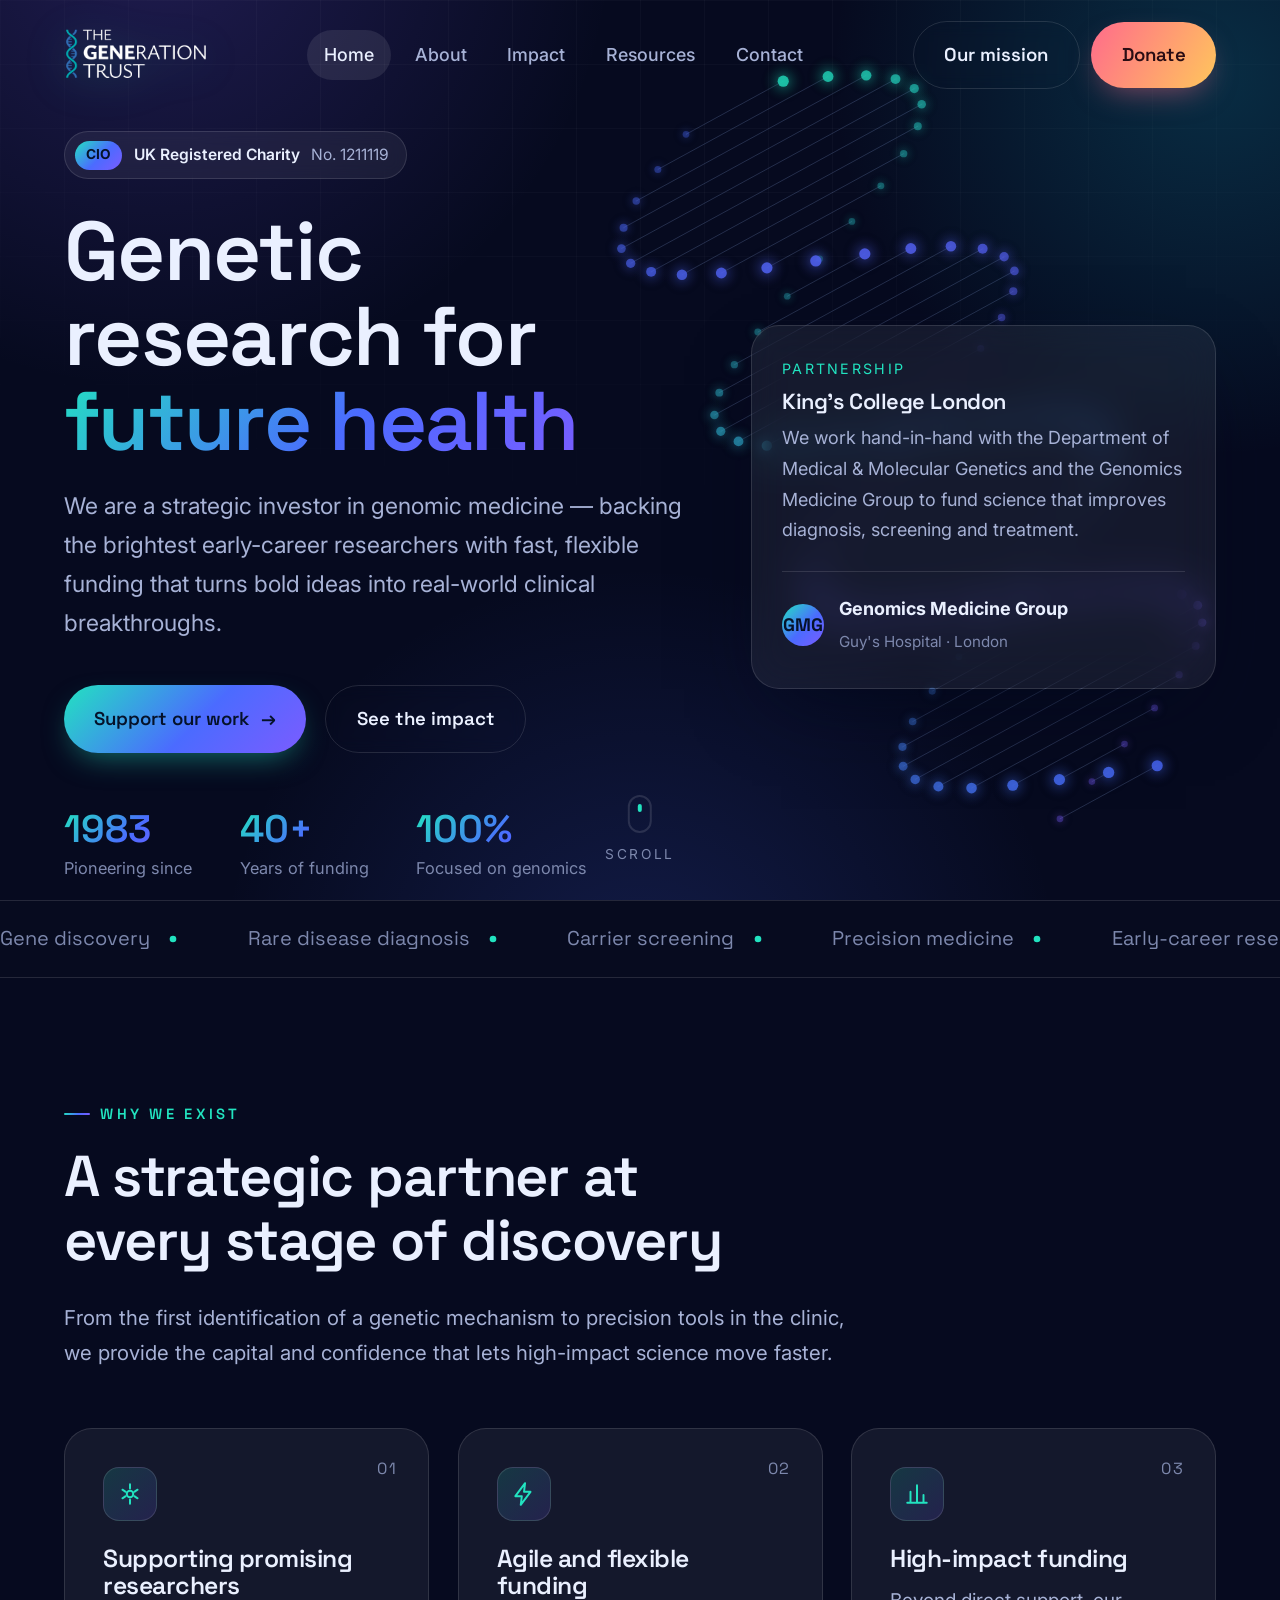
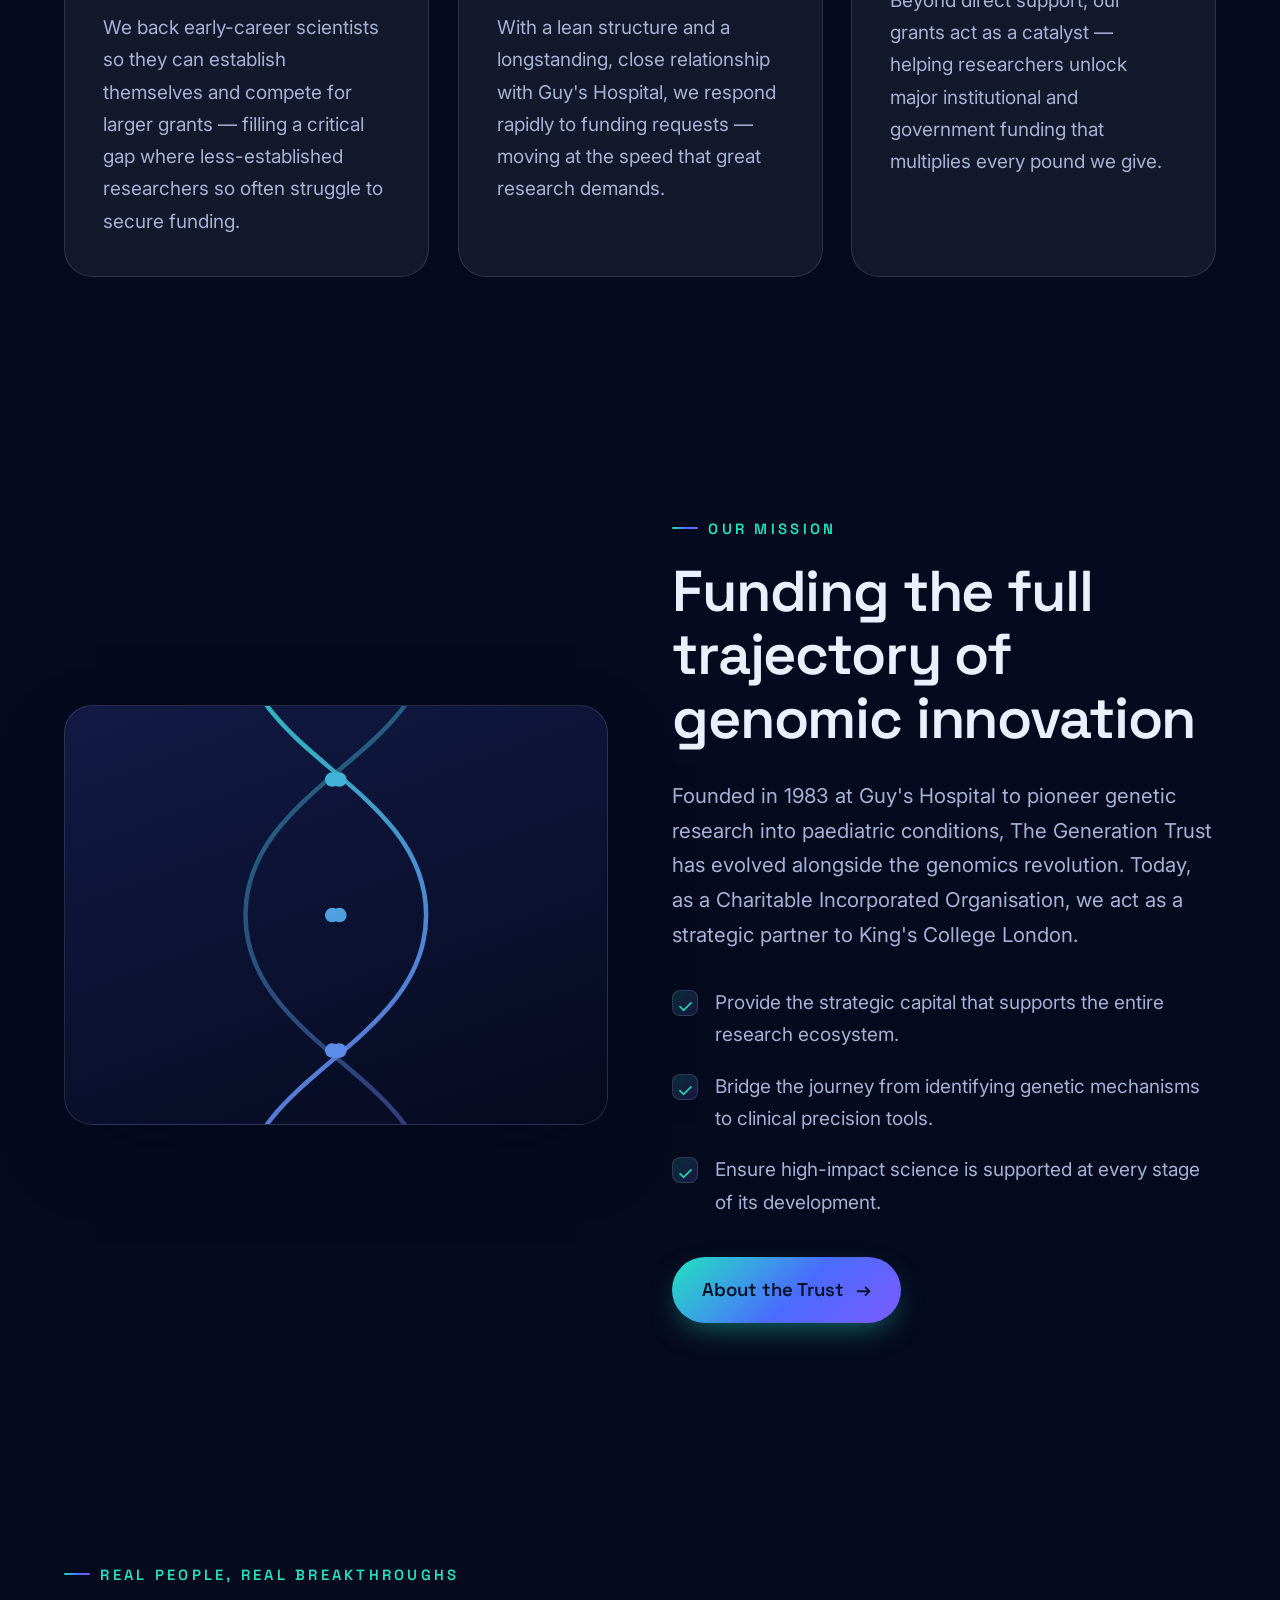
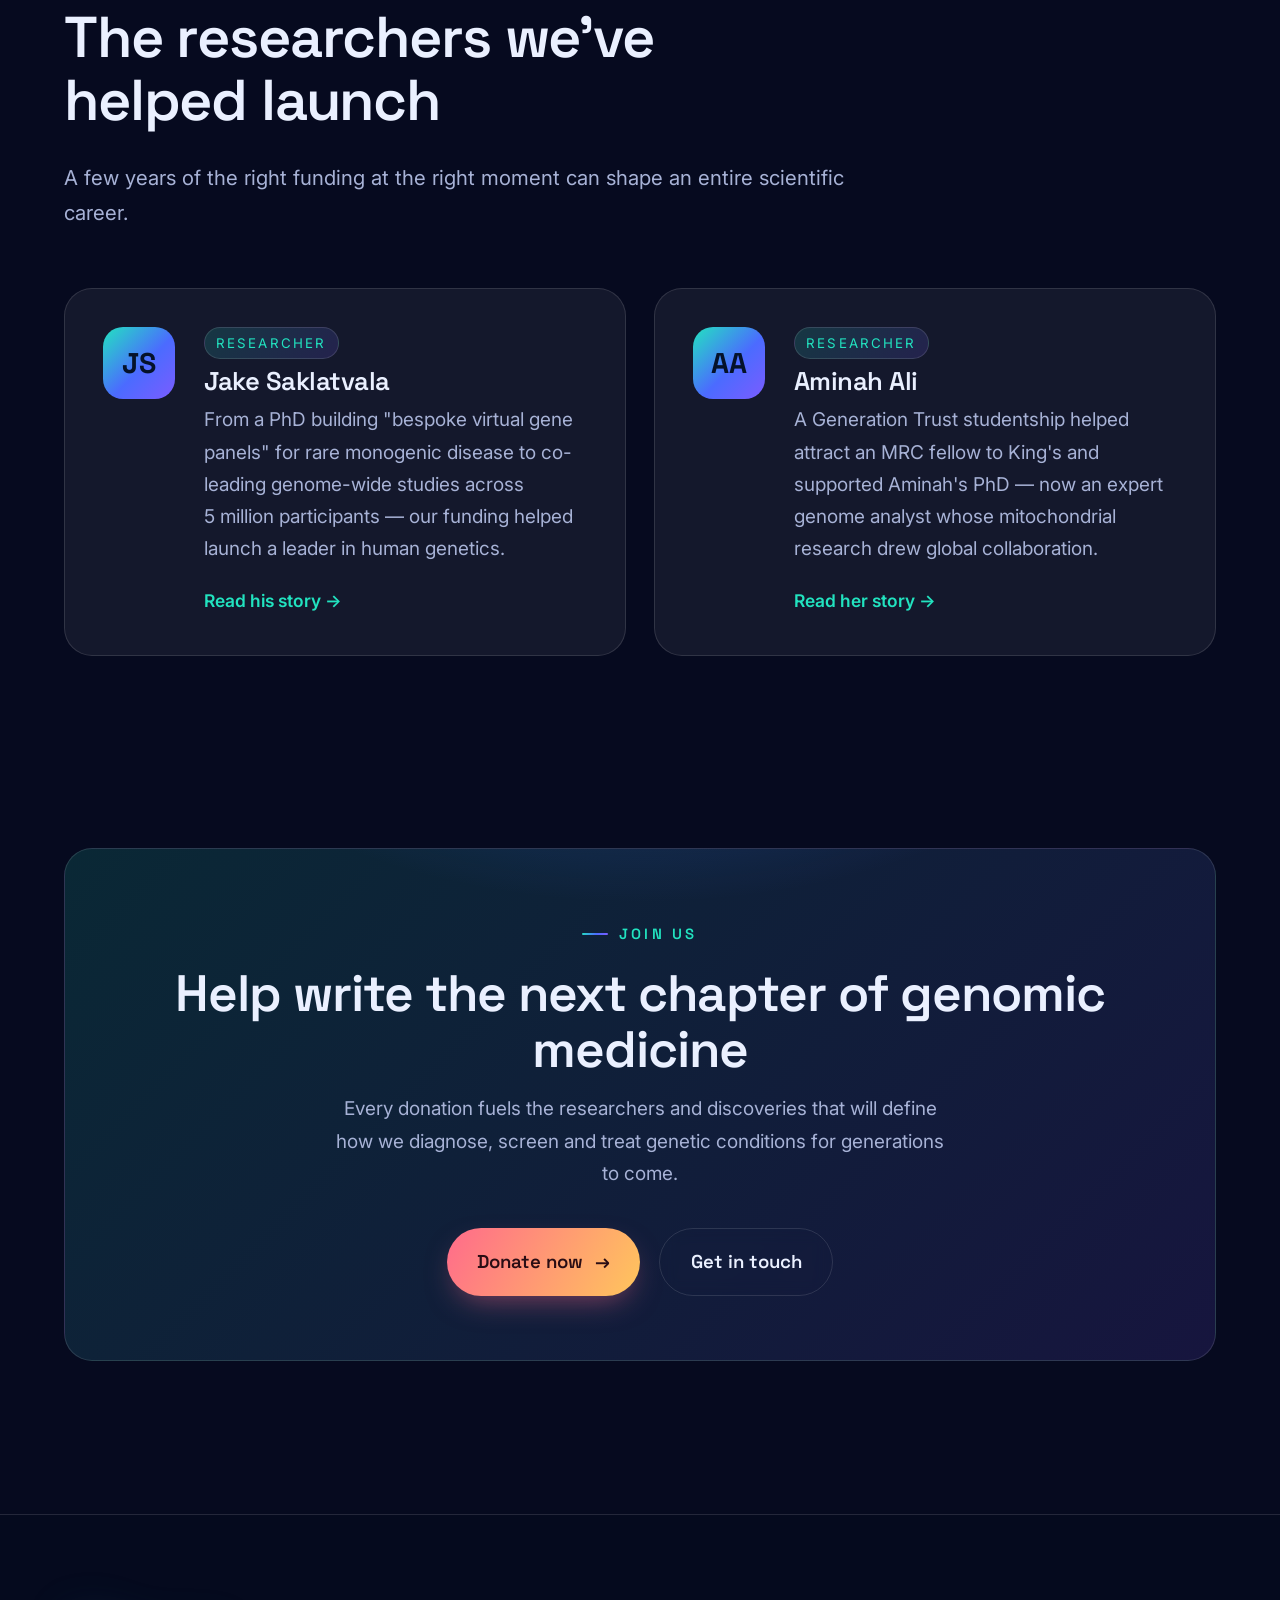
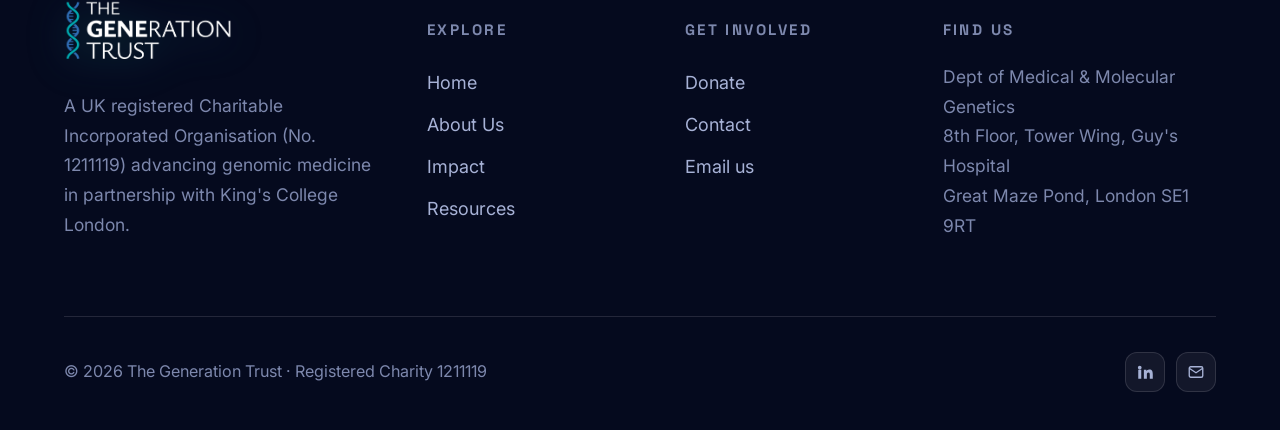
==== commit 41be1687: "Revised version" ====
--- a/index.html
+++ b/index.html
@@ -5,7 +5,8 @@
   <meta name="viewport" content="width=device-width, initial-scale=1.0" />
   <title>The Generation Trust — Genetic Research for Future Health</title>
   <meta name="description" content="The Generation Trust is a UK registered charity advancing genomic medicine by backing promising early-career researchers with fast, flexible and high-impact funding." />
-  <link rel="icon" href="assets/img/logo.svg" type="image/svg+xml" />
+  <link rel="icon" href="assets/img/favicon.png" type="image/png" />
+  <link rel="apple-touch-icon" href="assets/img/favicon.png" />
   <link rel="preconnect" href="https://fonts.googleapis.com" />
   <link rel="preconnect" href="https://fonts.gstatic.com" crossorigin />
   <link href="https://fonts.googleapis.com/css2?family=Inter:wght@400;500;600&family=Space+Grotesk:wght@500;600;700&display=swap" rel="stylesheet" />
@@ -19,8 +20,7 @@
   <header class="site-header">
     <div class="container nav">
       <a class="brand" href="index.html" aria-label="The Generation Trust home">
-        <img class="brand__mark" src="assets/img/logo.svg" alt="" width="38" height="38" />
-        <span class="brand__text">The Generation Trust<small>Genomic Medicine · Est. 1983</small></span>
+        <img class="brand__logo" src="assets/img/tgt-logo-white.png" alt="The Generation Trust" width="106" height="48" />
       </a>
       <nav class="nav-links" aria-label="Primary">
         <a href="index.html" class="is-active">Home</a>
@@ -287,9 +287,8 @@
     <div class="container">
       <div class="footer-grid">
         <div class="footer-brand">
-          <a class="brand" href="index.html" style="margin-bottom:1rem">
-            <img class="brand__mark" src="assets/img/logo.svg" alt="" width="38" height="38" />
-            <span class="brand__text">The Generation Trust<small>Genetic research for future health</small></span>
+          <a class="brand" href="index.html" style="margin-bottom:1rem" aria-label="The Generation Trust home">
+            <img class="brand__logo" src="assets/img/tgt-logo-white.png" alt="The Generation Trust" width="124" height="56" />
           </a>
           <p>A UK registered Charitable Incorporated Organisation (No. 1211119) advancing genomic medicine in partnership with King's College London.</p>
         </div>
--- a/assets/css/styles.css
+++ b/assets/css/styles.css
@@ -42,11 +42,11 @@
   --shadow-glow: 0 0 60px -12px rgba(75, 107, 255, 0.55);
 
   /* Layout */
-  --maxw: 1200px;
+  --maxw: 1320px;
   --radius-sm: 10px;
   --radius: 18px;
   --radius-lg: 28px;
-  --gutter: clamp(1.25rem, 4vw, 3rem);
+  --gutter: clamp(1.5rem, 5vw, 4rem);
 
   /* Motion */
   --ease: cubic-bezier(0.22, 1, 0.36, 1);
@@ -60,14 +60,14 @@
 *::before,
 *::after { box-sizing: border-box; }
 
-html { scroll-behavior: smooth; -webkit-text-size-adjust: 100%; }
+html { scroll-behavior: smooth; -webkit-text-size-adjust: 100%; font-size: clamp(16px, 14.2px + 0.42vw, 19px); }
 
 body {
   margin: 0;
   font-family: var(--font-sans);
   background: var(--navy-900);
   color: var(--text-strong);
-  line-height: 1.65;
+  line-height: 1.7;
   -webkit-font-smoothing: antialiased;
   text-rendering: optimizeLegibility;
   overflow-x: hidden;
@@ -239,6 +239,15 @@
   flex: none;
   filter: drop-shadow(0 4px 12px rgba(34, 227, 192, 0.4));
 }
+.brand__logo {
+  height: 68px;
+  width: auto;
+  display: block;
+  filter: drop-shadow(0 6px 20px rgba(34, 227, 192, 0.28));
+  transition: height 0.4s var(--ease);
+}
+.site-header.is-scrolled .brand__logo { height: 54px; }
+.footer-brand .brand__logo { height: 80px; }
 .brand__text { font-size: 1.02rem; line-height: 1.1; }
 .brand__text small { display: block; font-family: var(--font-sans); font-weight: 400; font-size: 0.68rem; letter-spacing: 0.16em; text-transform: uppercase; color: var(--text-dim); }
 
@@ -921,6 +930,9 @@
   }
   body.nav-open .nav-links { display: flex; transform: translateX(0); }
   .nav-links a { padding: 0.9rem 1rem; font-size: 1.05rem; }
+  .brand__logo { height: 52px; }
+  .site-header.is-scrolled .brand__logo { height: 46px; }
+  .footer-brand .brand__logo { height: 64px; }
   .grid--3, .grid--2 { grid-template-columns: 1fr; }
   .people { grid-template-columns: 1fr 1fr; }
   .story { grid-template-columns: 1fr; }
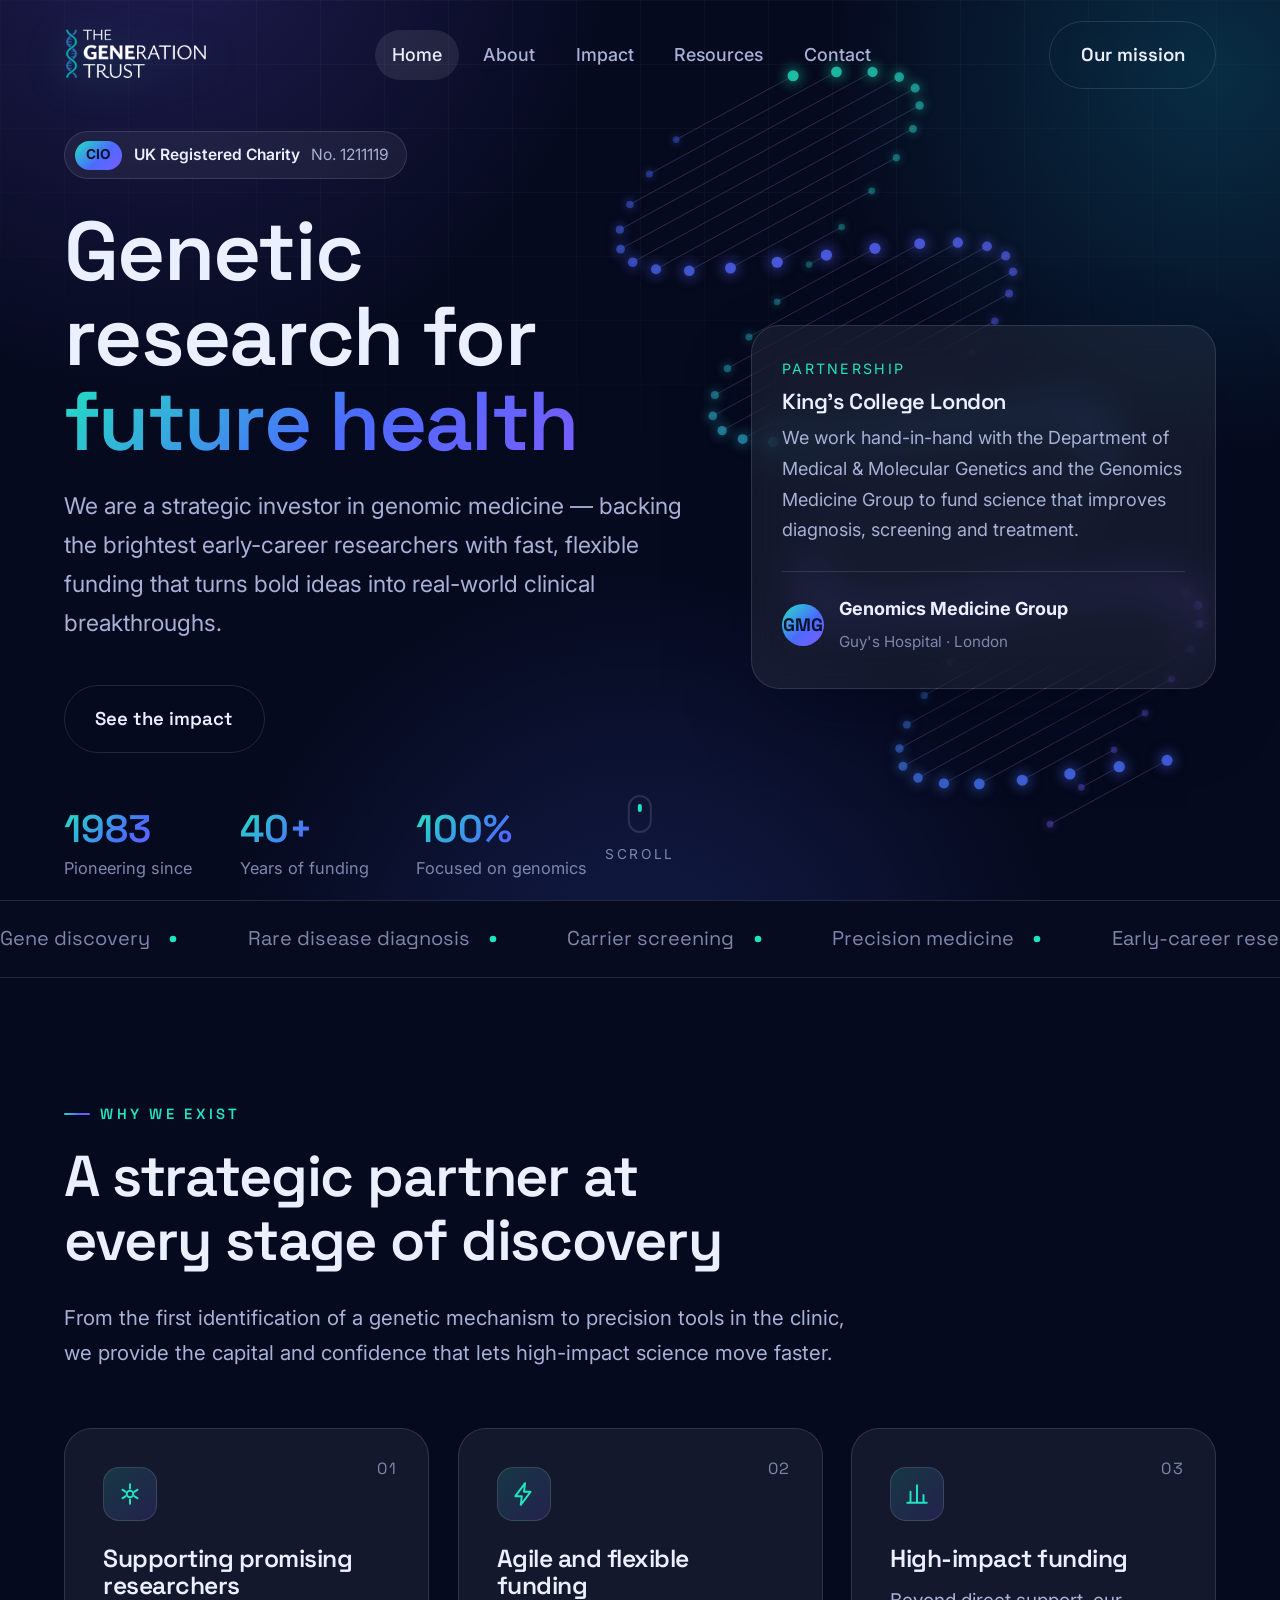
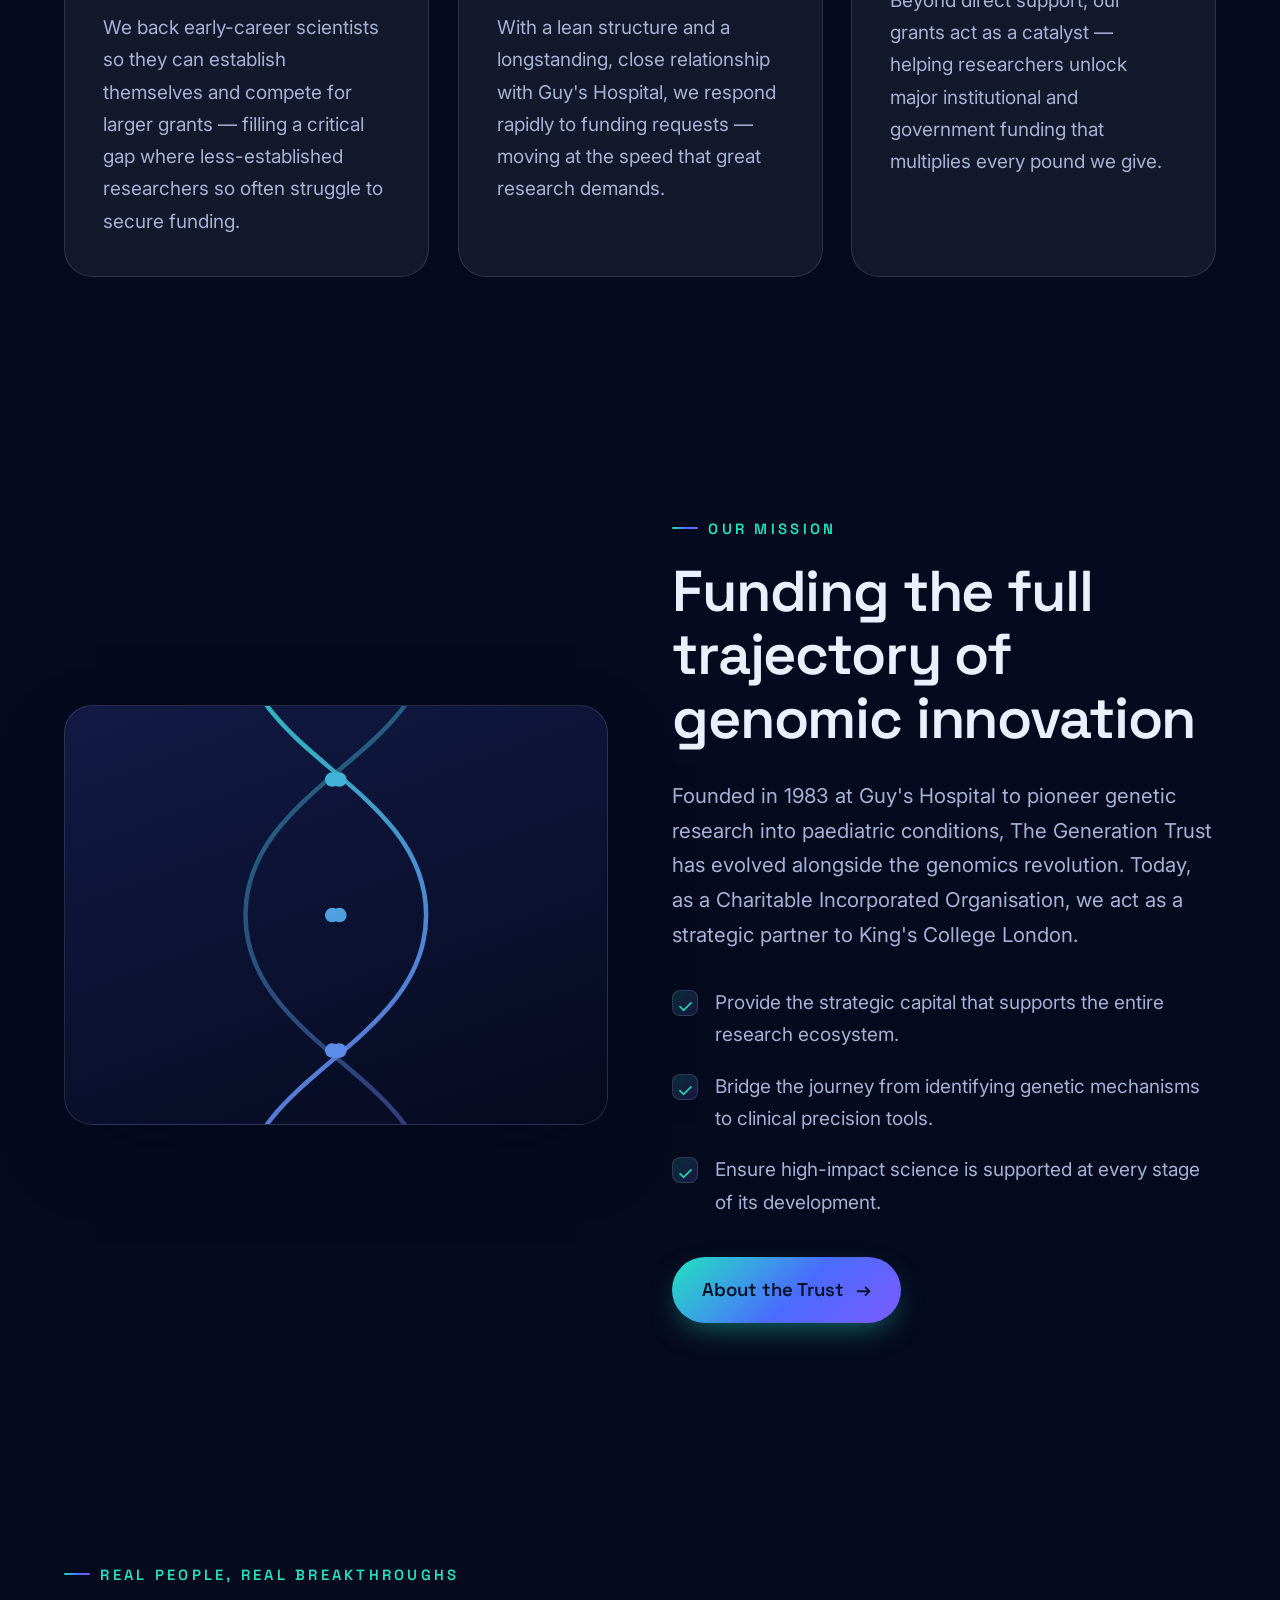
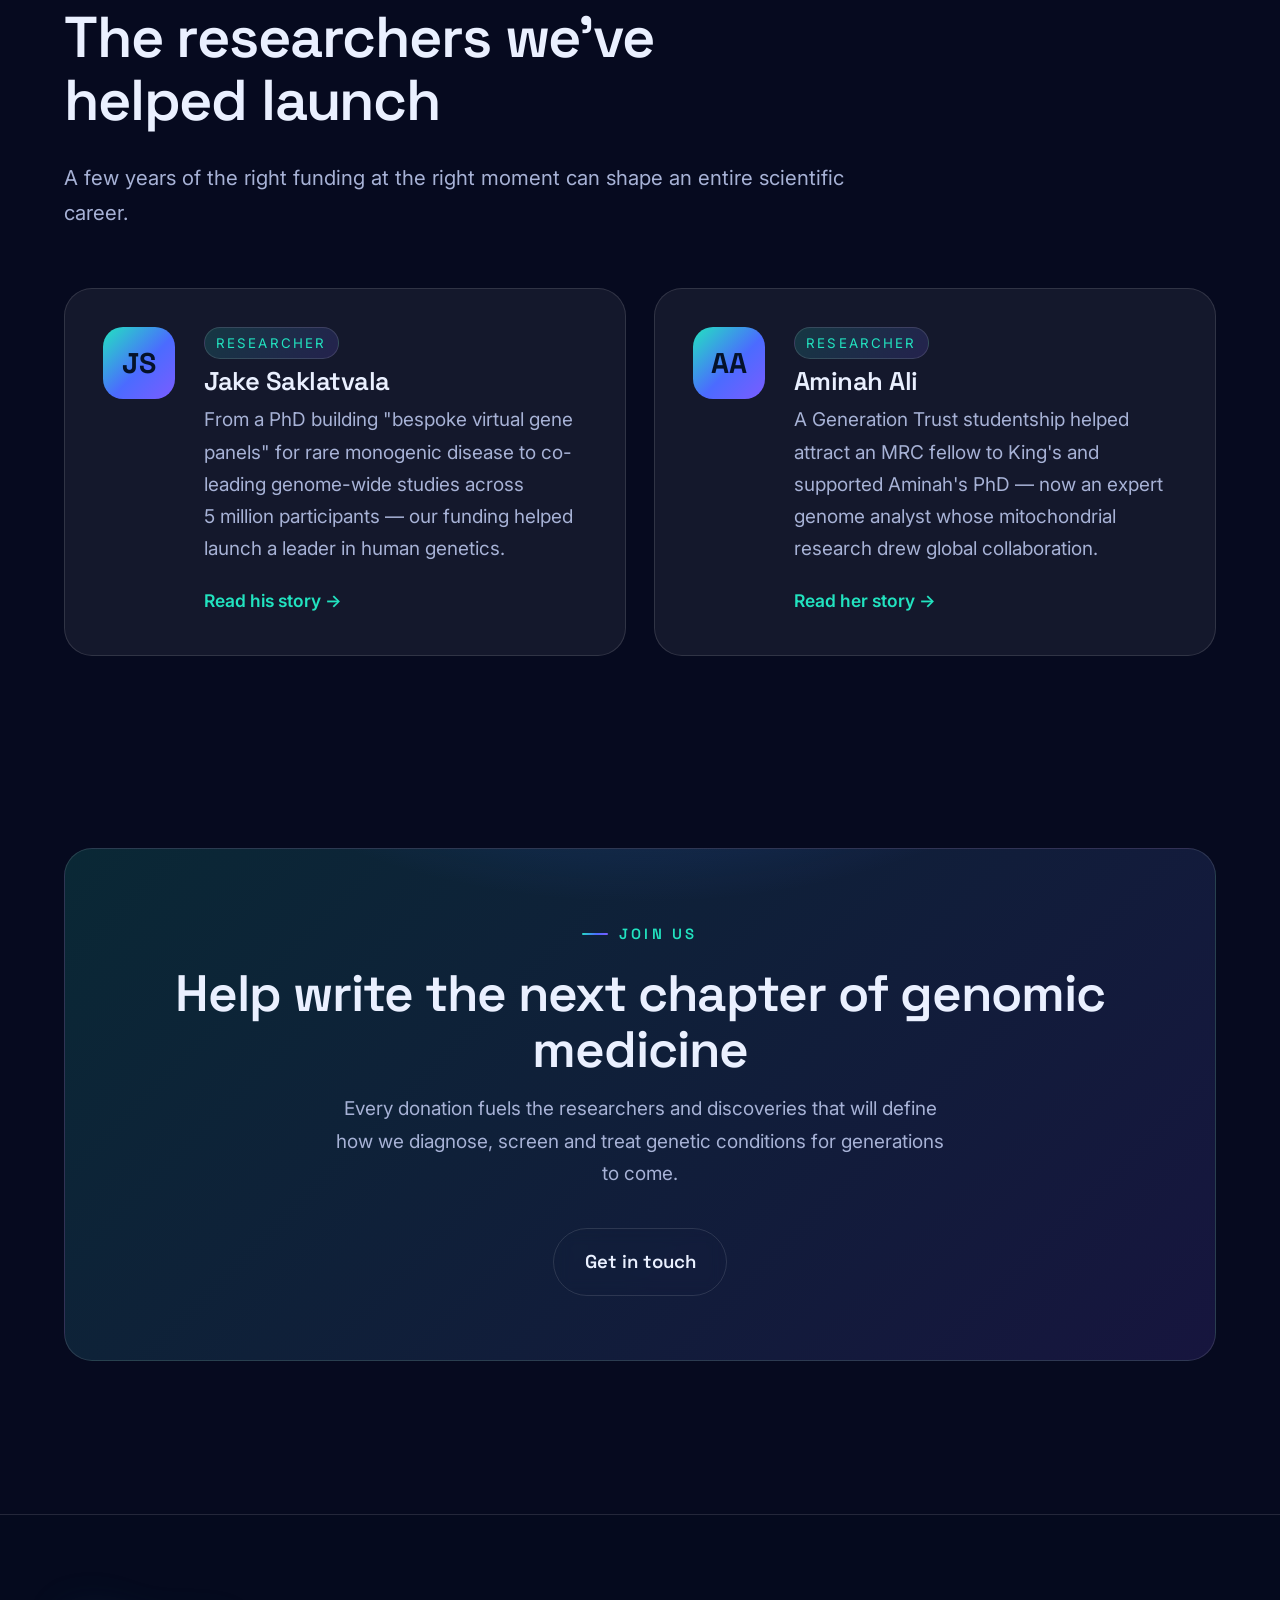
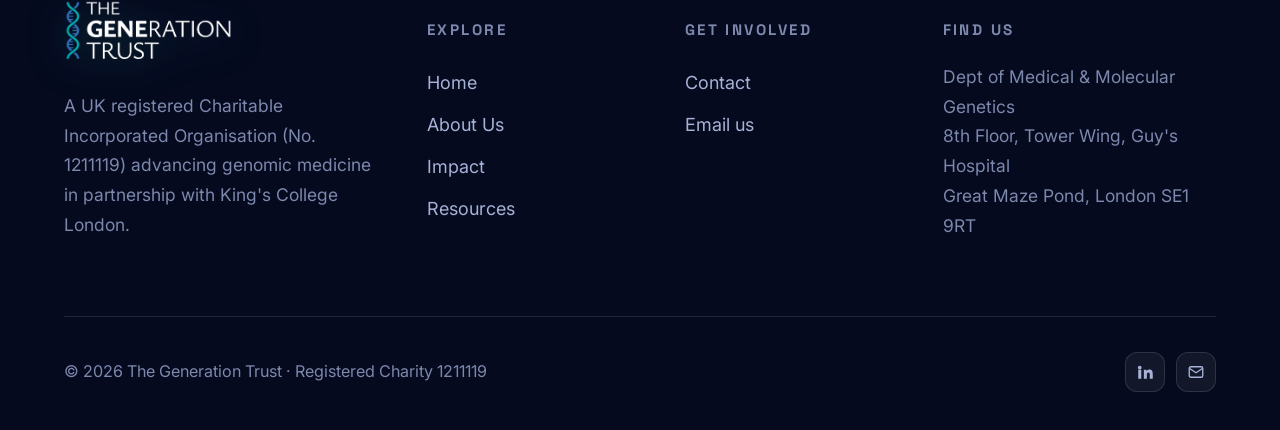
==== commit 09fdc983: "Removed donate links" ====
--- a/index.html
+++ b/index.html
@@ -31,7 +31,7 @@
       </nav>
       <div class="nav-cta">
         <a href="about.html" class="btn btn--ghost">Our mission</a>
-        <a href="donate.html" class="btn btn--warm">Donate</a>
+        <!-- <a href="donate.html" class="btn btn--warm">Donate</a> -->
         <button class="nav-toggle" aria-label="Toggle menu" aria-expanded="false"><span></span></button>
       </div>
     </div>
@@ -54,7 +54,7 @@
             into real-world clinical breakthroughs.
           </p>
           <div class="hero__actions">
-            <a href="donate.html" class="btn">Support our work <span class="btn-arrow">→</span></a>
+            <!-- <a href="donate.html" class="btn">Support our work <span class="btn-arrow">→</span></a> -->
             <a href="impact.html" class="btn btn--ghost">See the impact</a>
           </div>
           <div class="hero__stats">
@@ -274,7 +274,7 @@
             we diagnose, screen and treat genetic conditions for generations to come.
           </p>
           <div class="hero__actions">
-            <a href="donate.html" class="btn btn--warm">Donate now <span class="btn-arrow">→</span></a>
+            <!-- <a href="donate.html" class="btn btn--warm">Donate now <span class="btn-arrow">→</span></a> -->
             <a href="contact.html" class="btn btn--ghost">Get in touch</a>
           </div>
         </div>
@@ -301,7 +301,7 @@
         </div>
         <div class="footer-col">
           <h5>Get involved</h5>
-          <a href="donate.html">Donate</a>
+          <!-- <a href="donate.html">Donate</a> -->
           <a href="contact.html">Contact</a>
           <a href="mailto:info@thegenerationtrust.org">Email us</a>
         </div>
--- a/assets/css/styles.css
+++ b/assets/css/styles.css
@@ -611,28 +611,81 @@
 /* ---------- Trustees ---------- */
 .people {
   display: grid;
-  grid-template-columns: repeat(4, 1fr);
-  gap: 1.2rem;
+  grid-template-columns: repeat(2, 1fr);
+  gap: 1.5rem;
 }
 .person {
-  padding: 1.5rem;
+  padding: 1.75rem;
   border-radius: var(--radius);
   background: var(--glass);
   border: 1px solid var(--glass-border);
-  text-align: center;
+  text-align: left;
+  display: grid;
+  grid-template-columns: auto 1fr;
+  gap: 0.15rem 1.3rem;
+  align-content: start;
   transition: transform 0.4s var(--ease), border-color 0.4s var(--ease);
 }
 .person:hover { transform: translateY(-4px); border-color: rgba(34,227,192,0.4); }
+.person__photo,
 .person__avatar {
-  width: 64px; height: 64px; border-radius: 50%;
-  margin: 0 auto 0.9rem;
+  grid-row: span 2;
+  width: 92px; height: 92px; border-radius: 50%;
+  border: 2px solid rgba(34,227,192,0.35);
+  box-shadow: 0 8px 22px rgba(0,0,0,0.35);
+}
+.person__photo {
+  object-fit: cover; object-position: center top;
+}
+.person__avatar {
   display: grid; place-items: center;
   font-family: var(--font-display); font-weight: 700;
-  color: #05122a; font-size: 1.15rem;
+  color: #05122a; font-size: 1.5rem;
   background: var(--grad-brand);
 }
-.person h4 { font-size: 1.02rem; margin-bottom: 0.2rem; }
-.person span { font-size: 0.82rem; color: var(--text-dim); }
+.person h4 { font-size: 1.08rem; margin: 0; align-self: end; }
+.person__role { font-size: 0.82rem; color: var(--text-dim); align-self: start; }
+.person__bio {
+  grid-column: 1 / -1;
+  margin-top: 1rem;
+  max-height: 7.5em;
+  overflow: hidden;
+  position: relative;
+  color: var(--text-dim);
+  font-size: 0.92rem;
+  transition: max-height 0.5s var(--ease);
+}
+.person__bio p { margin: 0 0 0.7rem; }
+.person__bio p:last-child { margin-bottom: 0; }
+.person__bio::after {
+  content: "";
+  position: absolute; left: 0; right: 0; bottom: 0; height: 2.8em;
+  background: linear-gradient(rgba(12,17,38,0), rgba(12,17,38,0.9));
+  pointer-events: none;
+  transition: opacity 0.3s var(--ease);
+}
+.person.is-expanded .person__bio { max-height: 260em; }
+.person.is-expanded .person__bio::after { opacity: 0; }
+.person--short .person__bio { max-height: none; }
+.person--short .person__bio::after { display: none; }
+.person__actions {
+  grid-column: 1 / -1;
+  display: flex; align-items: center; gap: 1.2rem;
+  margin-top: 0.9rem;
+}
+.person__more {
+  background: none; border: none; cursor: pointer;
+  color: var(--cyan); font: inherit; font-size: 0.85rem; font-weight: 600;
+  padding: 0;
+}
+.person__more:hover { text-decoration: underline; }
+.person__linkedin {
+  display: inline-flex; align-items: center; gap: 0.4rem;
+  font-size: 0.85rem; font-weight: 600; color: var(--text-dim);
+  transition: color 0.3s var(--ease);
+}
+.person__linkedin:hover { color: var(--cyan); }
+.person__linkedin svg { width: 16px; height: 16px; fill: currentColor; }
 
 /* ---------- CTA band ---------- */
 .cta-band {
@@ -901,7 +954,7 @@
   .hero__inner { grid-template-columns: 1fr; gap: 2.5rem; }
   .hero__aside { max-width: 420px; }
   .grid--3 { grid-template-columns: 1fr 1fr; }
-  .people { grid-template-columns: repeat(3, 1fr); }
+  .people { grid-template-columns: repeat(2, 1fr); }
   .footer-grid { grid-template-columns: 1fr 1fr; gap: 2rem; }
   .split { grid-template-columns: 1fr; }
   .split--reverse .split__media { order: 0; }
@@ -934,7 +987,7 @@
   .site-header.is-scrolled .brand__logo { height: 46px; }
   .footer-brand .brand__logo { height: 64px; }
   .grid--3, .grid--2 { grid-template-columns: 1fr; }
-  .people { grid-template-columns: 1fr 1fr; }
+  .people { grid-template-columns: 1fr; }
   .story { grid-template-columns: 1fr; }
   .story__avatar { width: 60px; height: 60px; }
   .amount-grid { grid-template-columns: 1fr 1fr; }
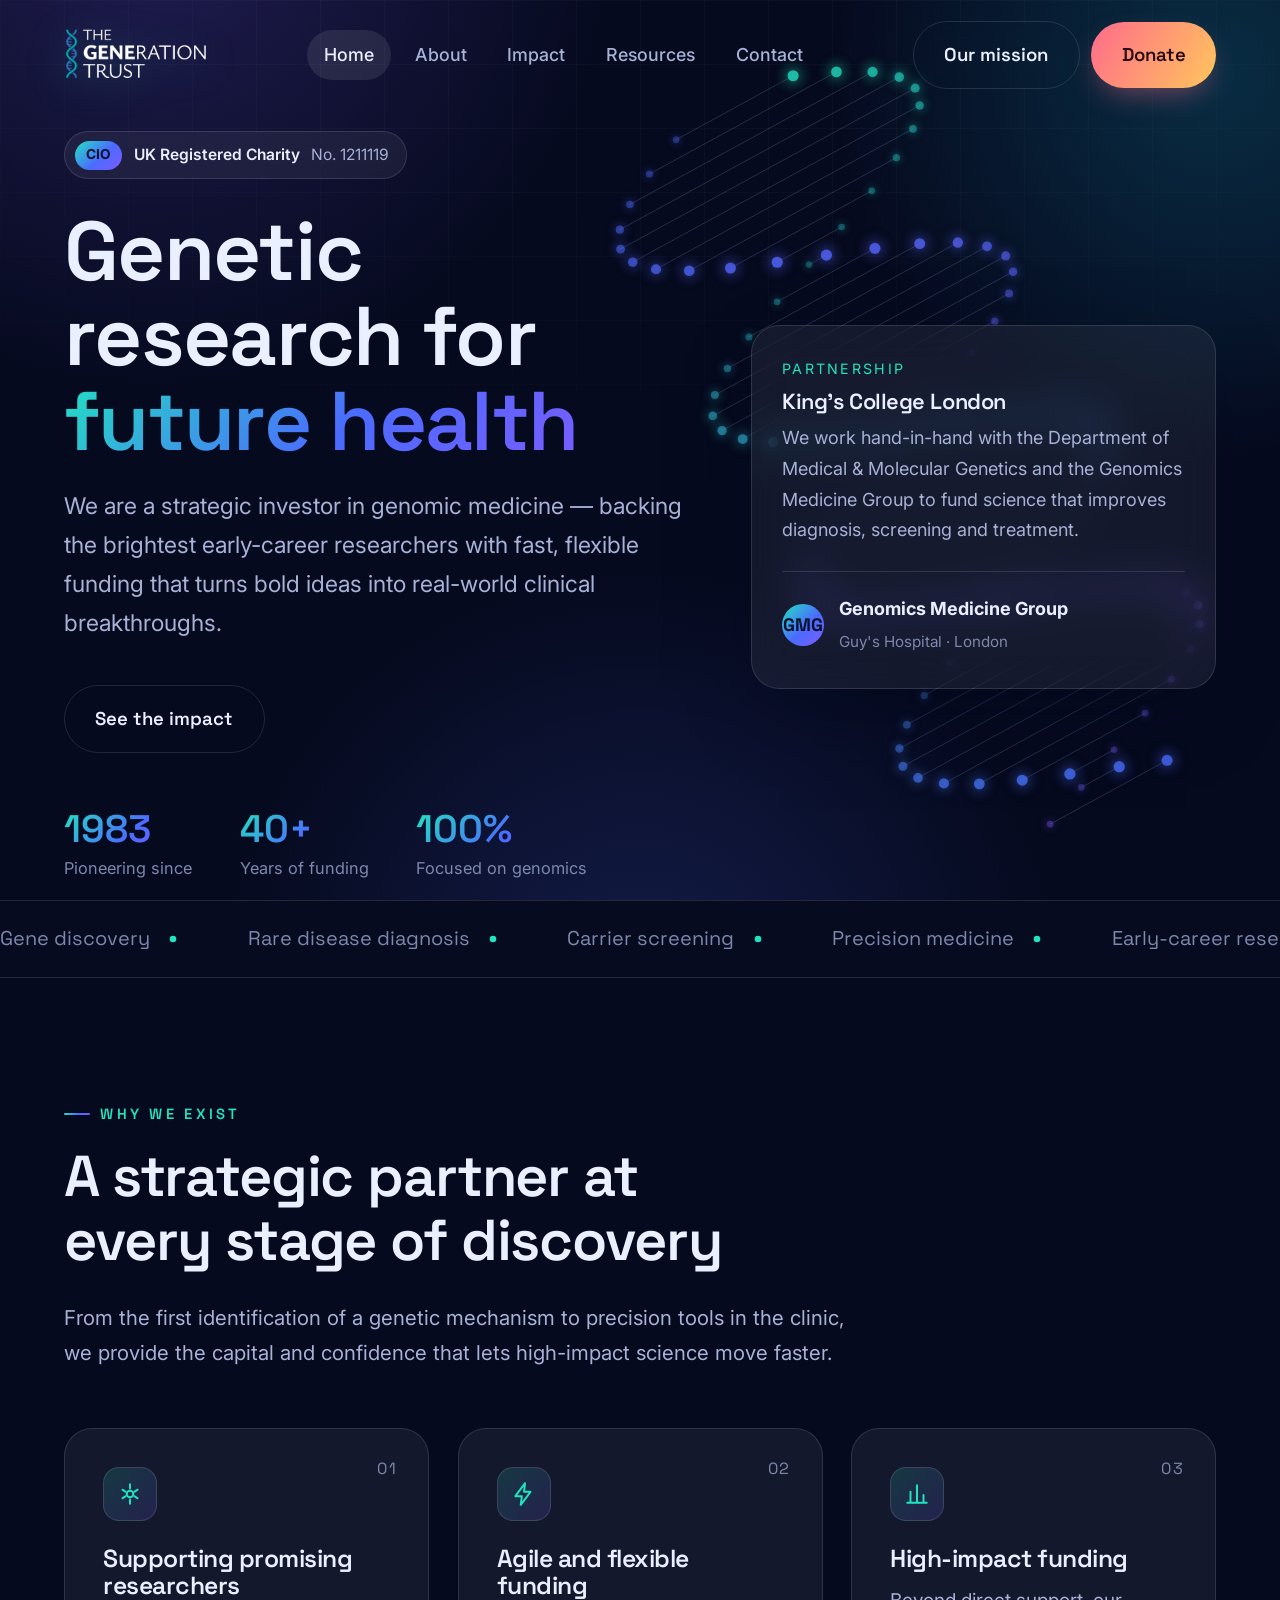
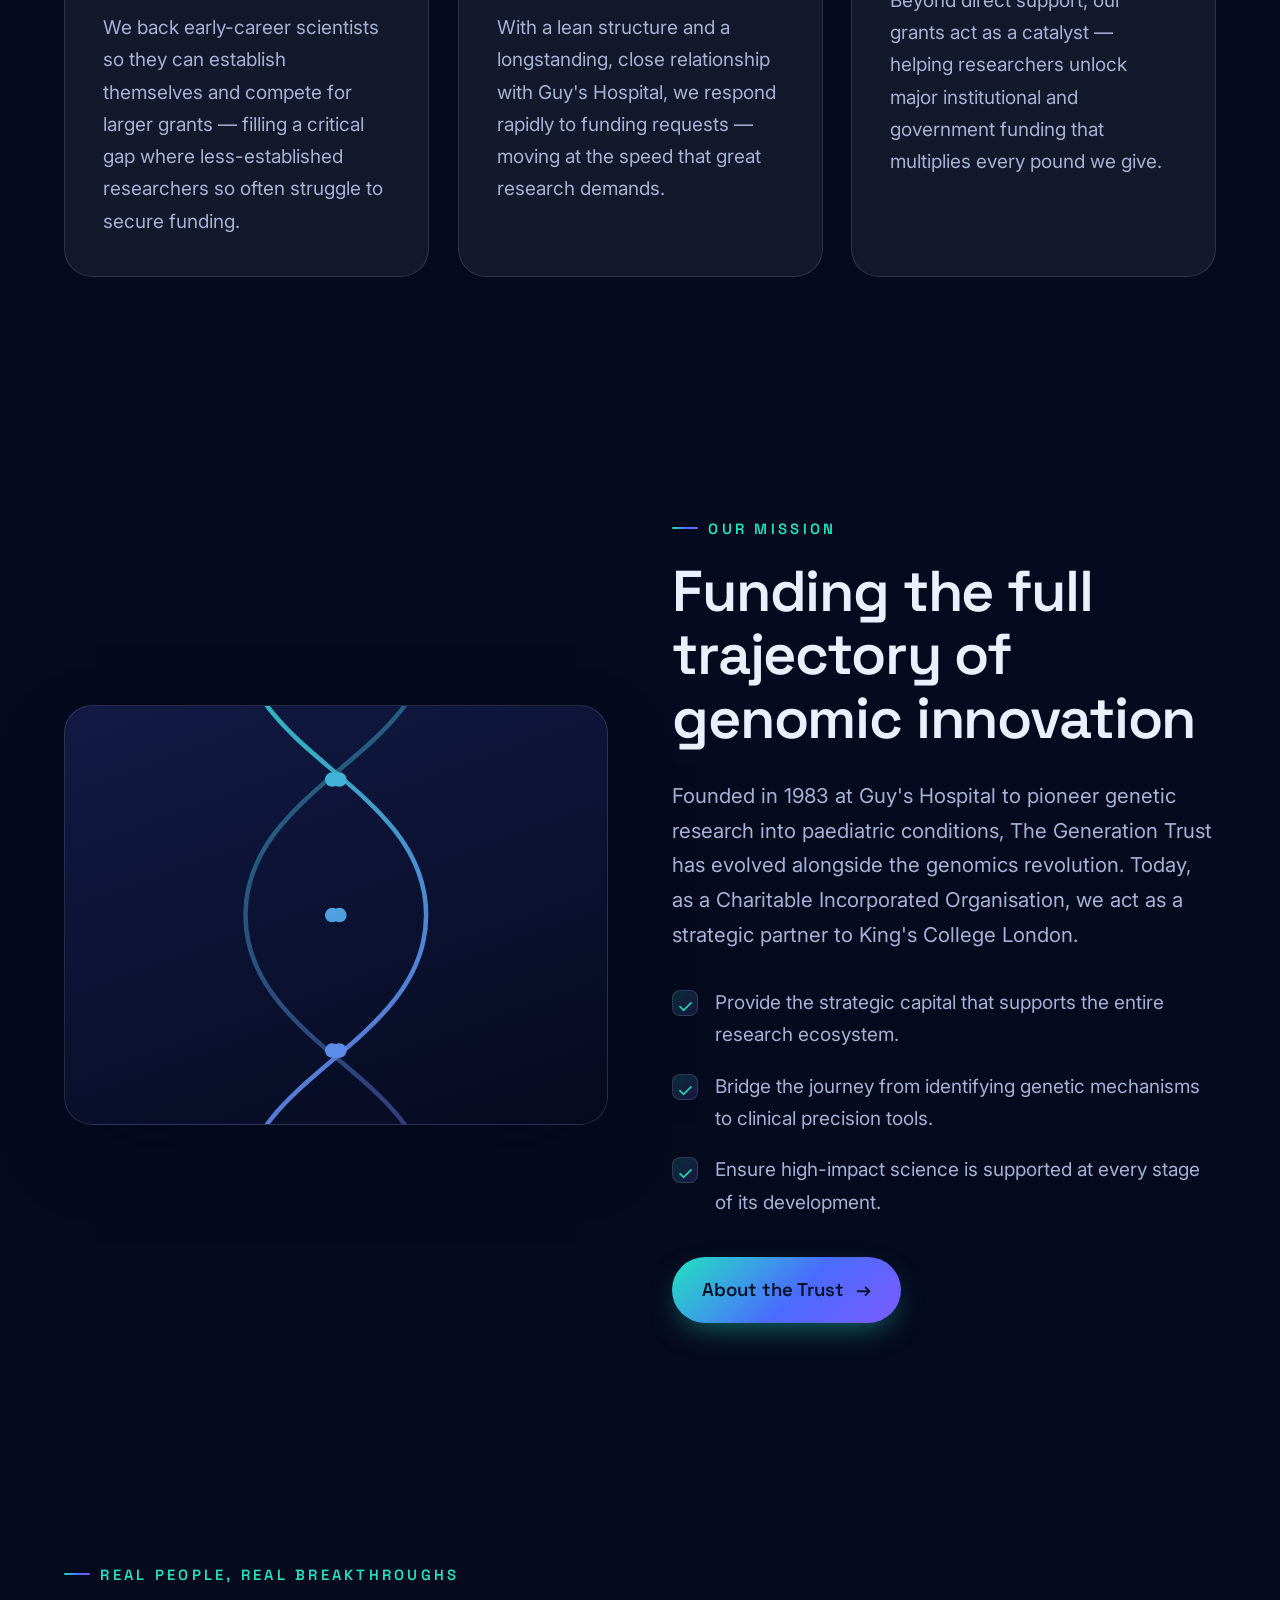
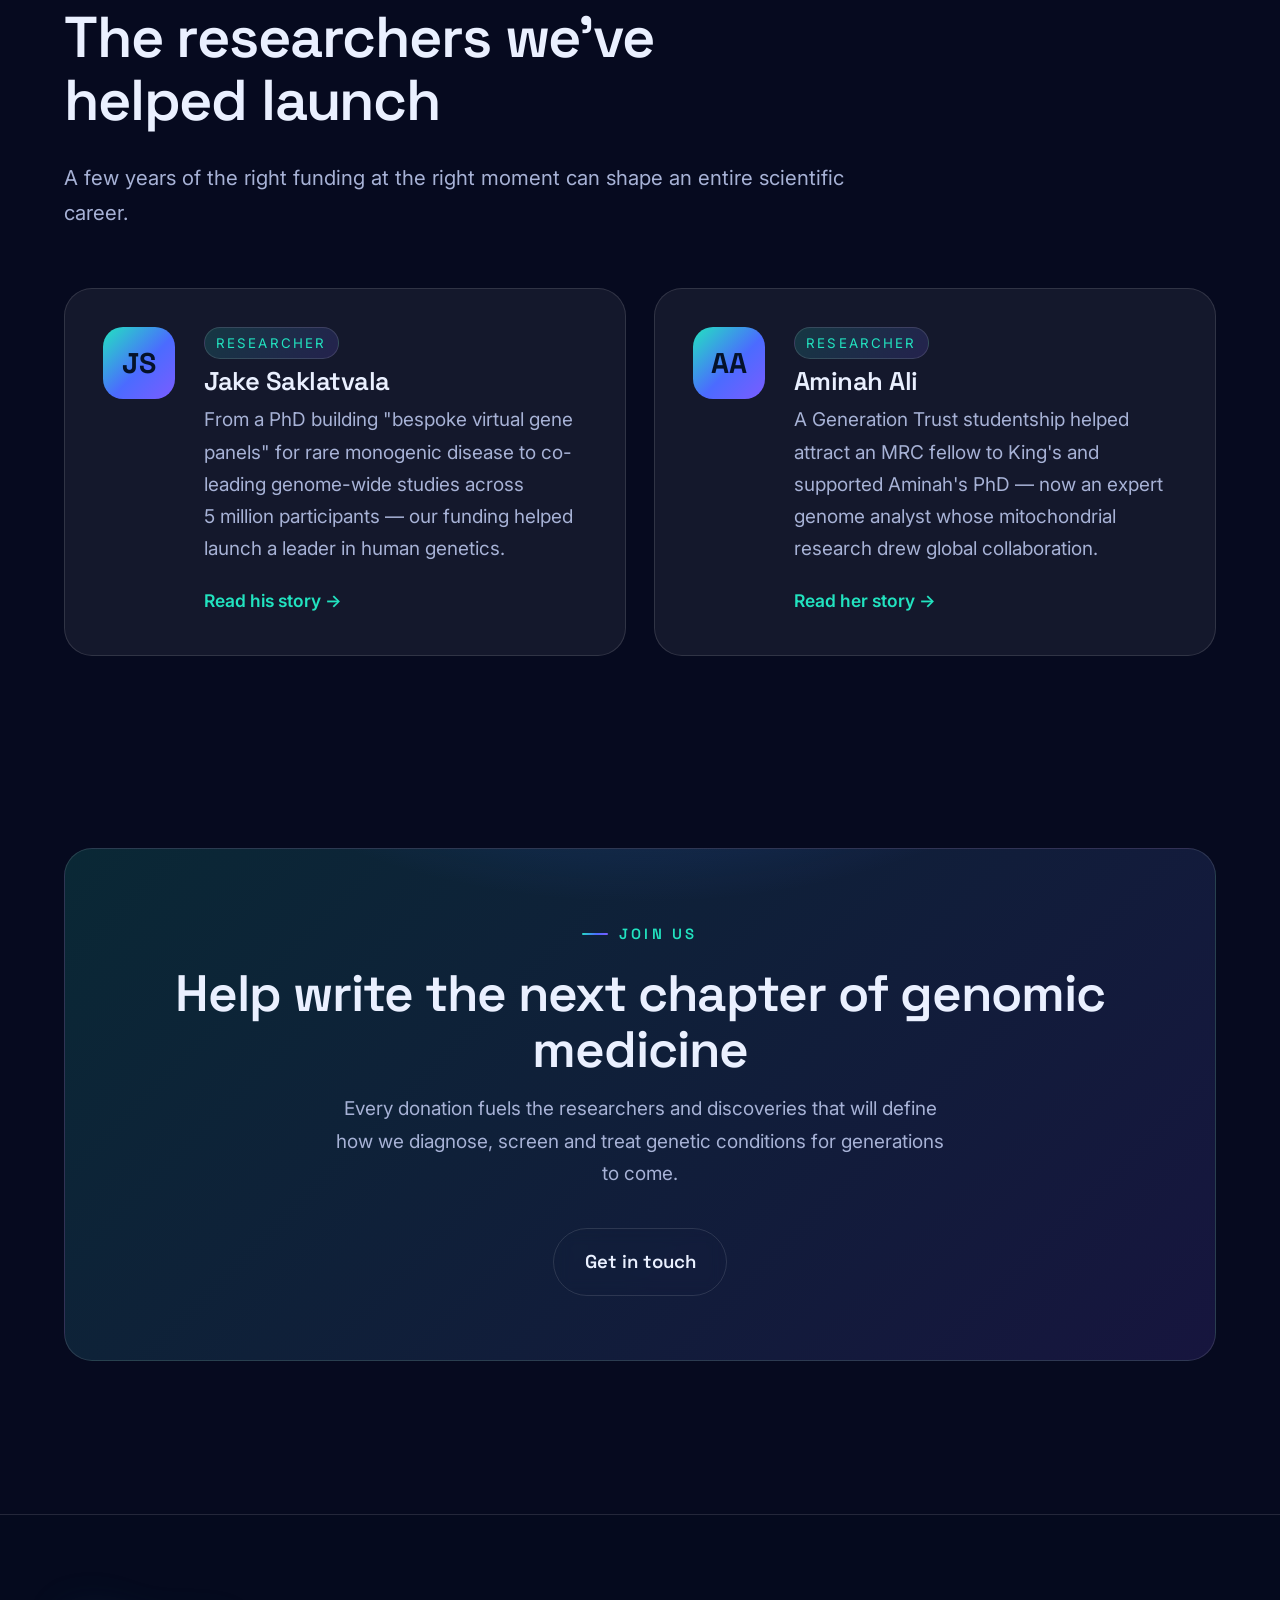
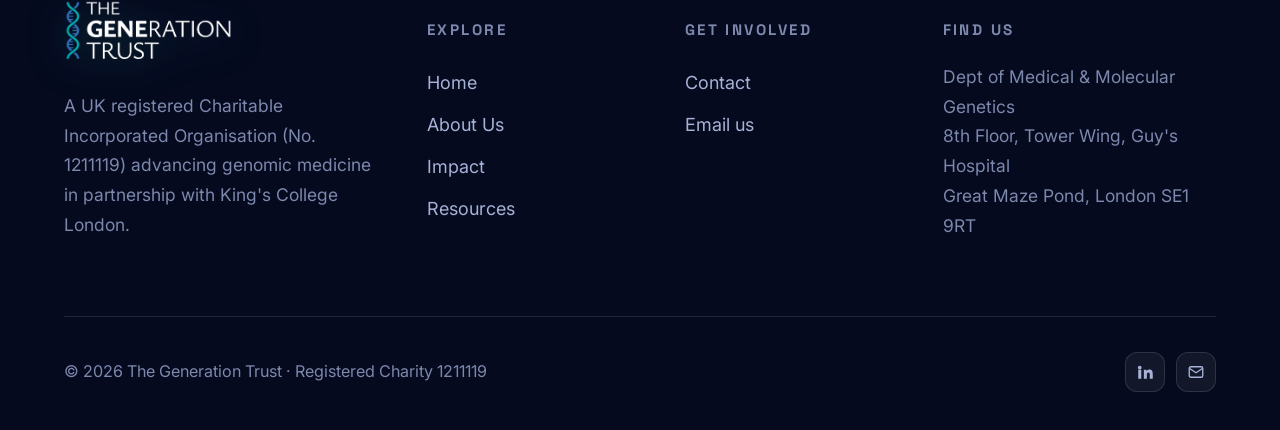
==== commit 31f6369b: "Added Donate And Johns Picture" ====
--- a/index.html
+++ b/index.html
@@ -31,7 +31,7 @@
       </nav>
       <div class="nav-cta">
         <a href="about.html" class="btn btn--ghost">Our mission</a>
-        <!-- <a href="donate.html" class="btn btn--warm">Donate</a> -->
+        <a class="btn btn--warm" data-jg-donate-button data-linkId="7vqxyhbx3l" data-marketCode="GB" data-linkType="givingCheckout">Donate</a>
         <button class="nav-toggle" aria-label="Toggle menu" aria-expanded="false"><span></span></button>
       </div>
     </div>
@@ -89,11 +89,6 @@
             </div>
           </div>
         </aside>
-      </div>
-
-      <div class="scroll-hint" aria-hidden="true">
-        <span class="mouse"></span>
-        Scroll
       </div>
     </section>
 
@@ -329,5 +324,6 @@
   </footer>
 
   <script src="assets/js/main.js"></script>
+  <script src="https://www.justgiving.com/widgets/scripts/widget.js" data-version="2" data-widgetType="attachCheckout" type="text/javascript"></script>
 </body>
 </html>
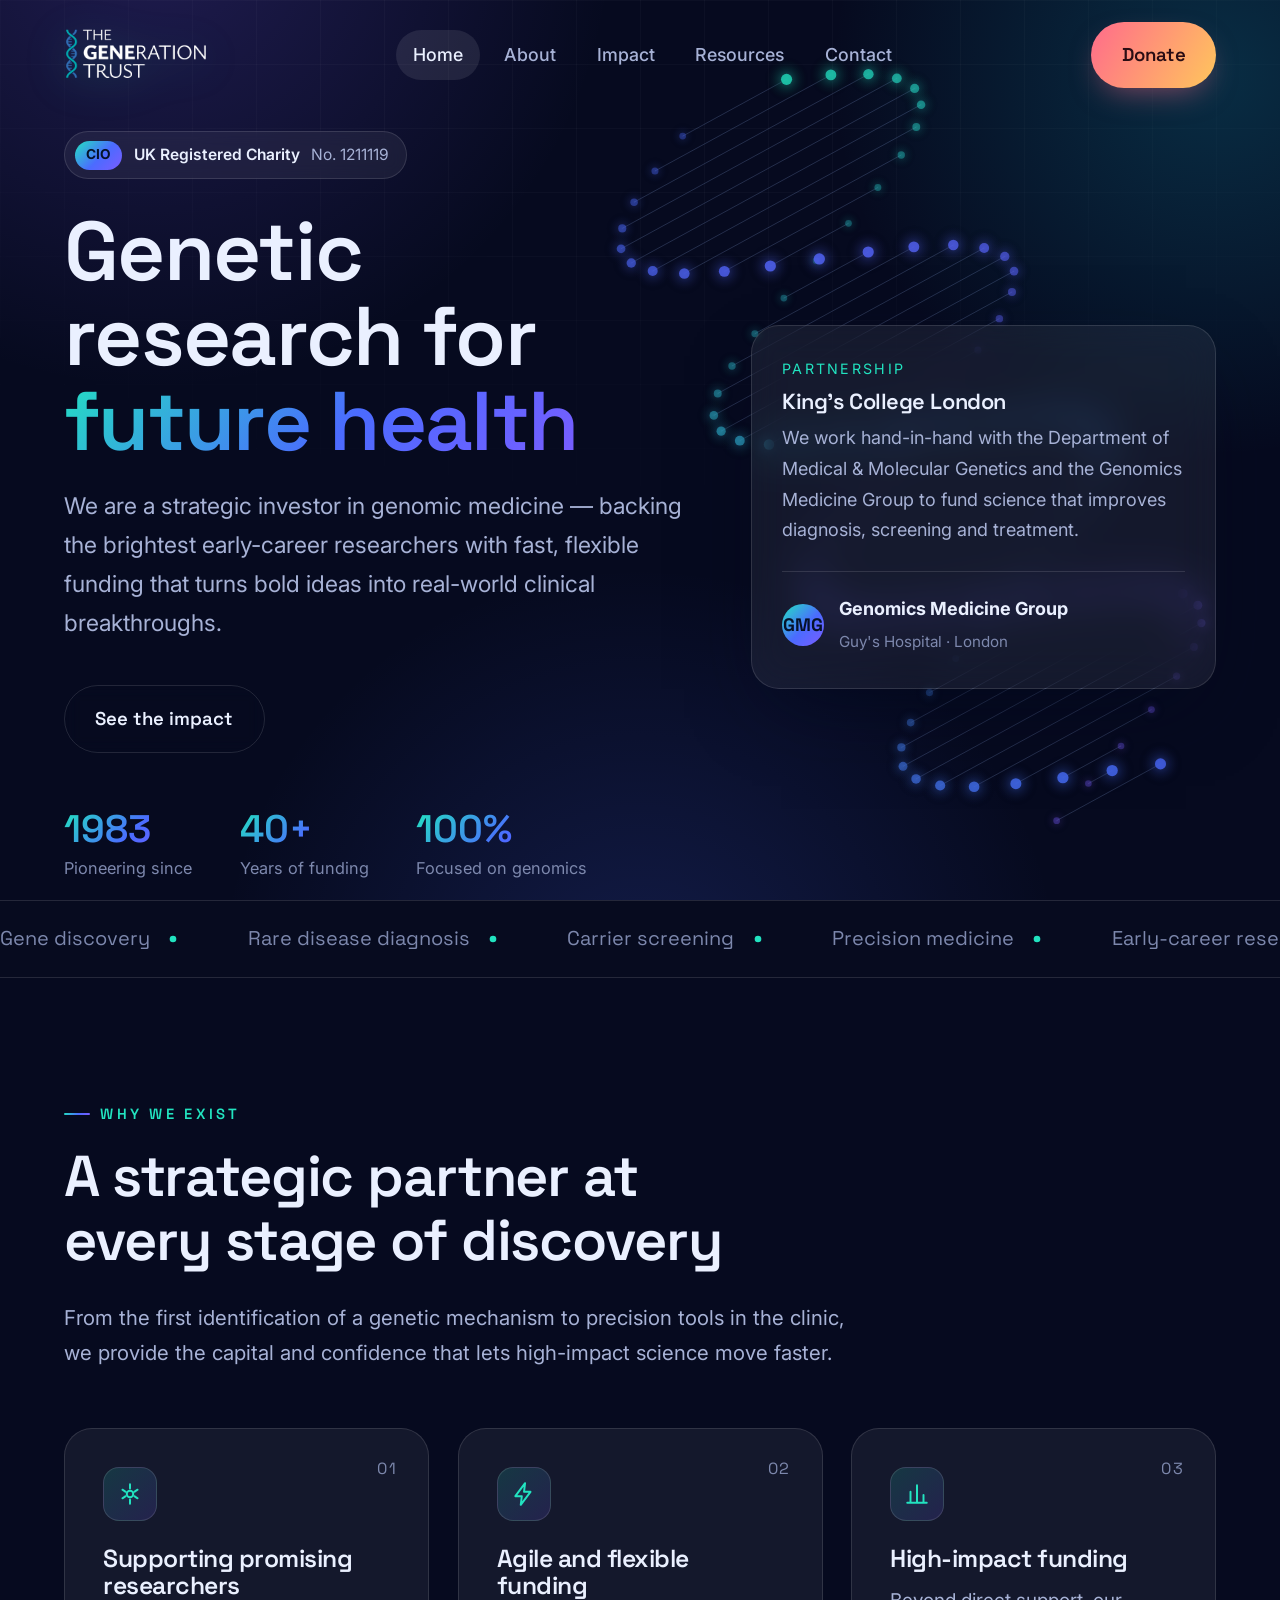
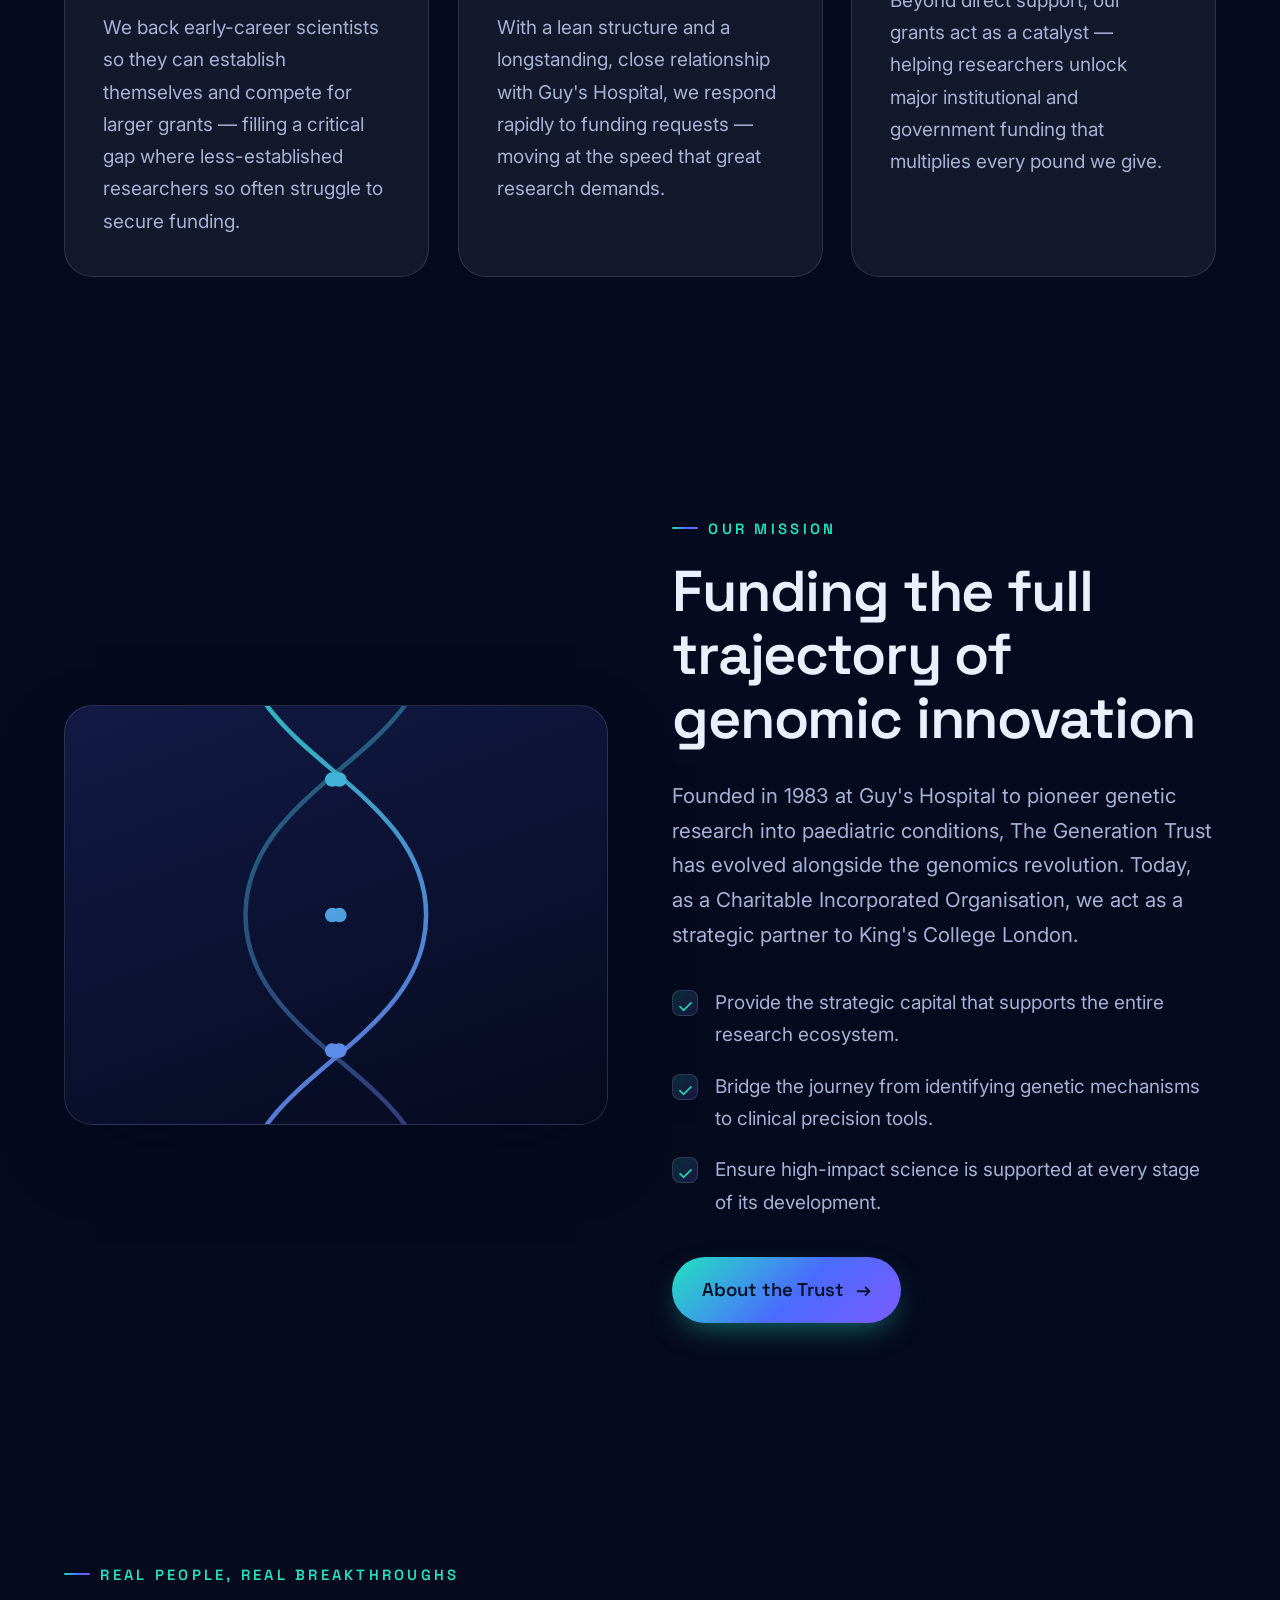
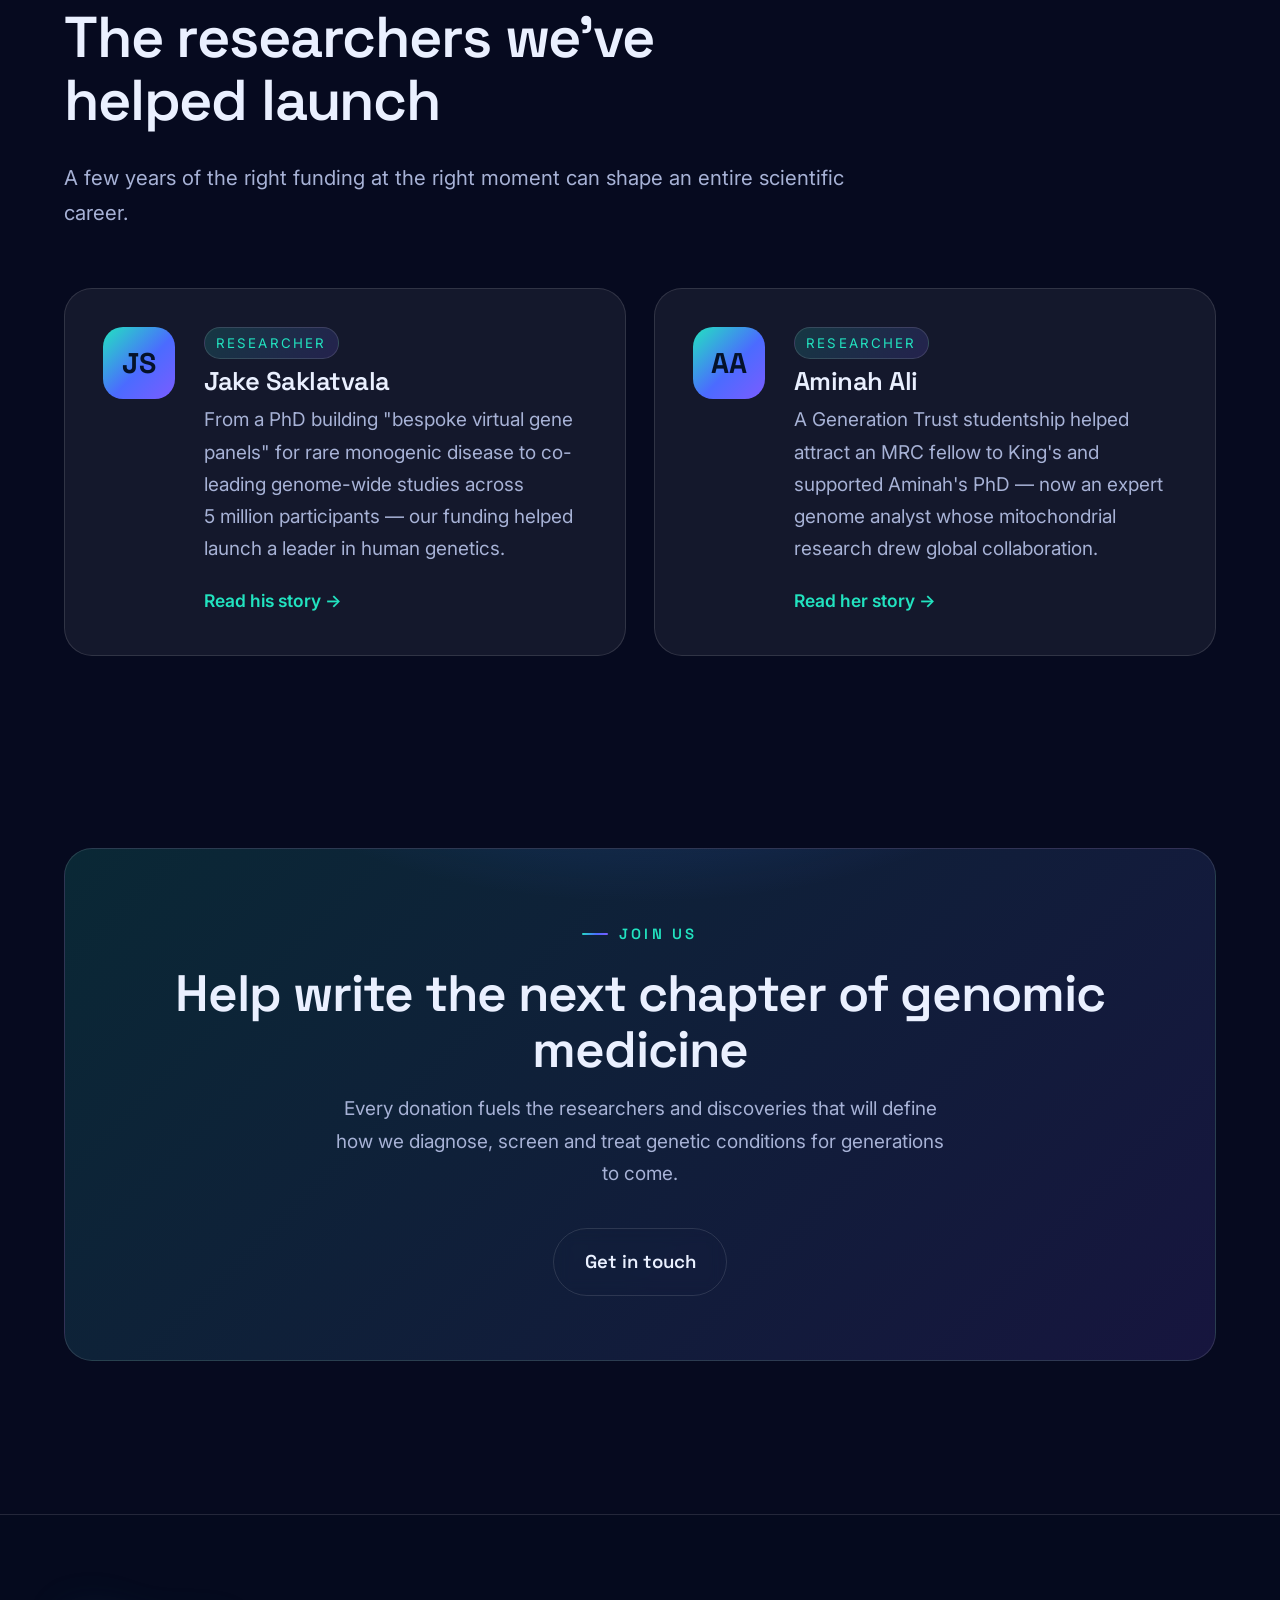
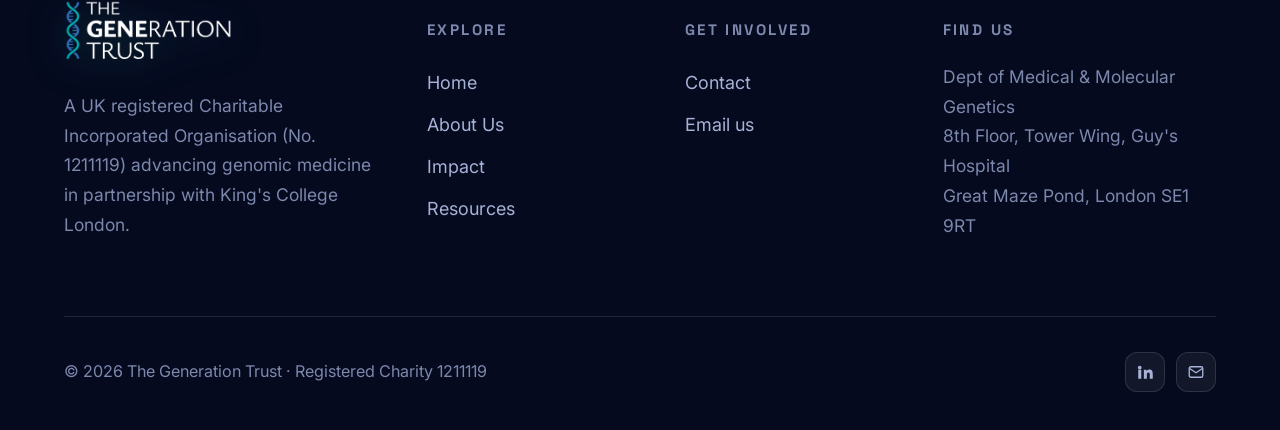
==== commit 917688a6: "Remove "Our mission" button from navigation across multiple pages" ====
--- a/index.html
+++ b/index.html
@@ -30,7 +30,6 @@
         <a href="contact.html">Contact</a>
       </nav>
       <div class="nav-cta">
-        <a href="about.html" class="btn btn--ghost">Our mission</a>
         <a class="btn btn--warm" data-jg-donate-button data-linkId="7vqxyhbx3l" data-marketCode="GB" data-linkType="givingCheckout">Donate</a>
         <button class="nav-toggle" aria-label="Toggle menu" aria-expanded="false"><span></span></button>
       </div>
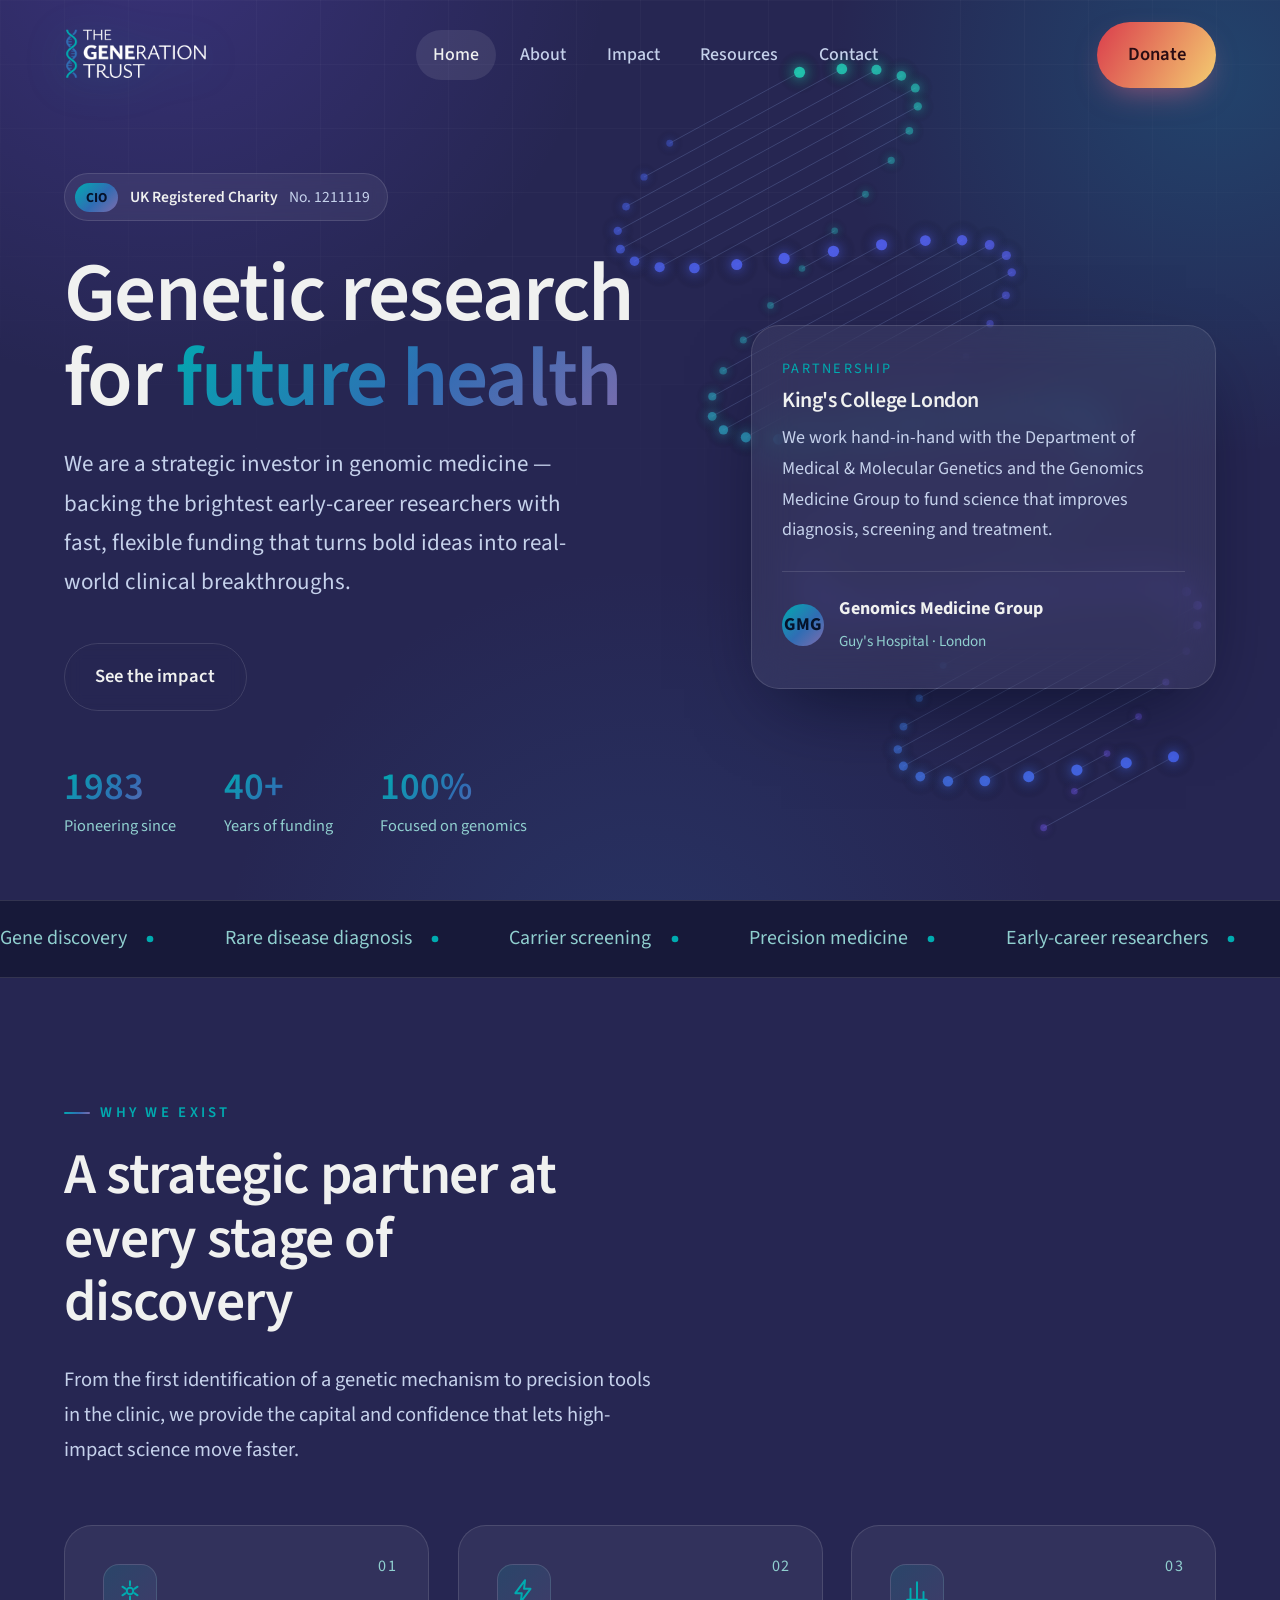
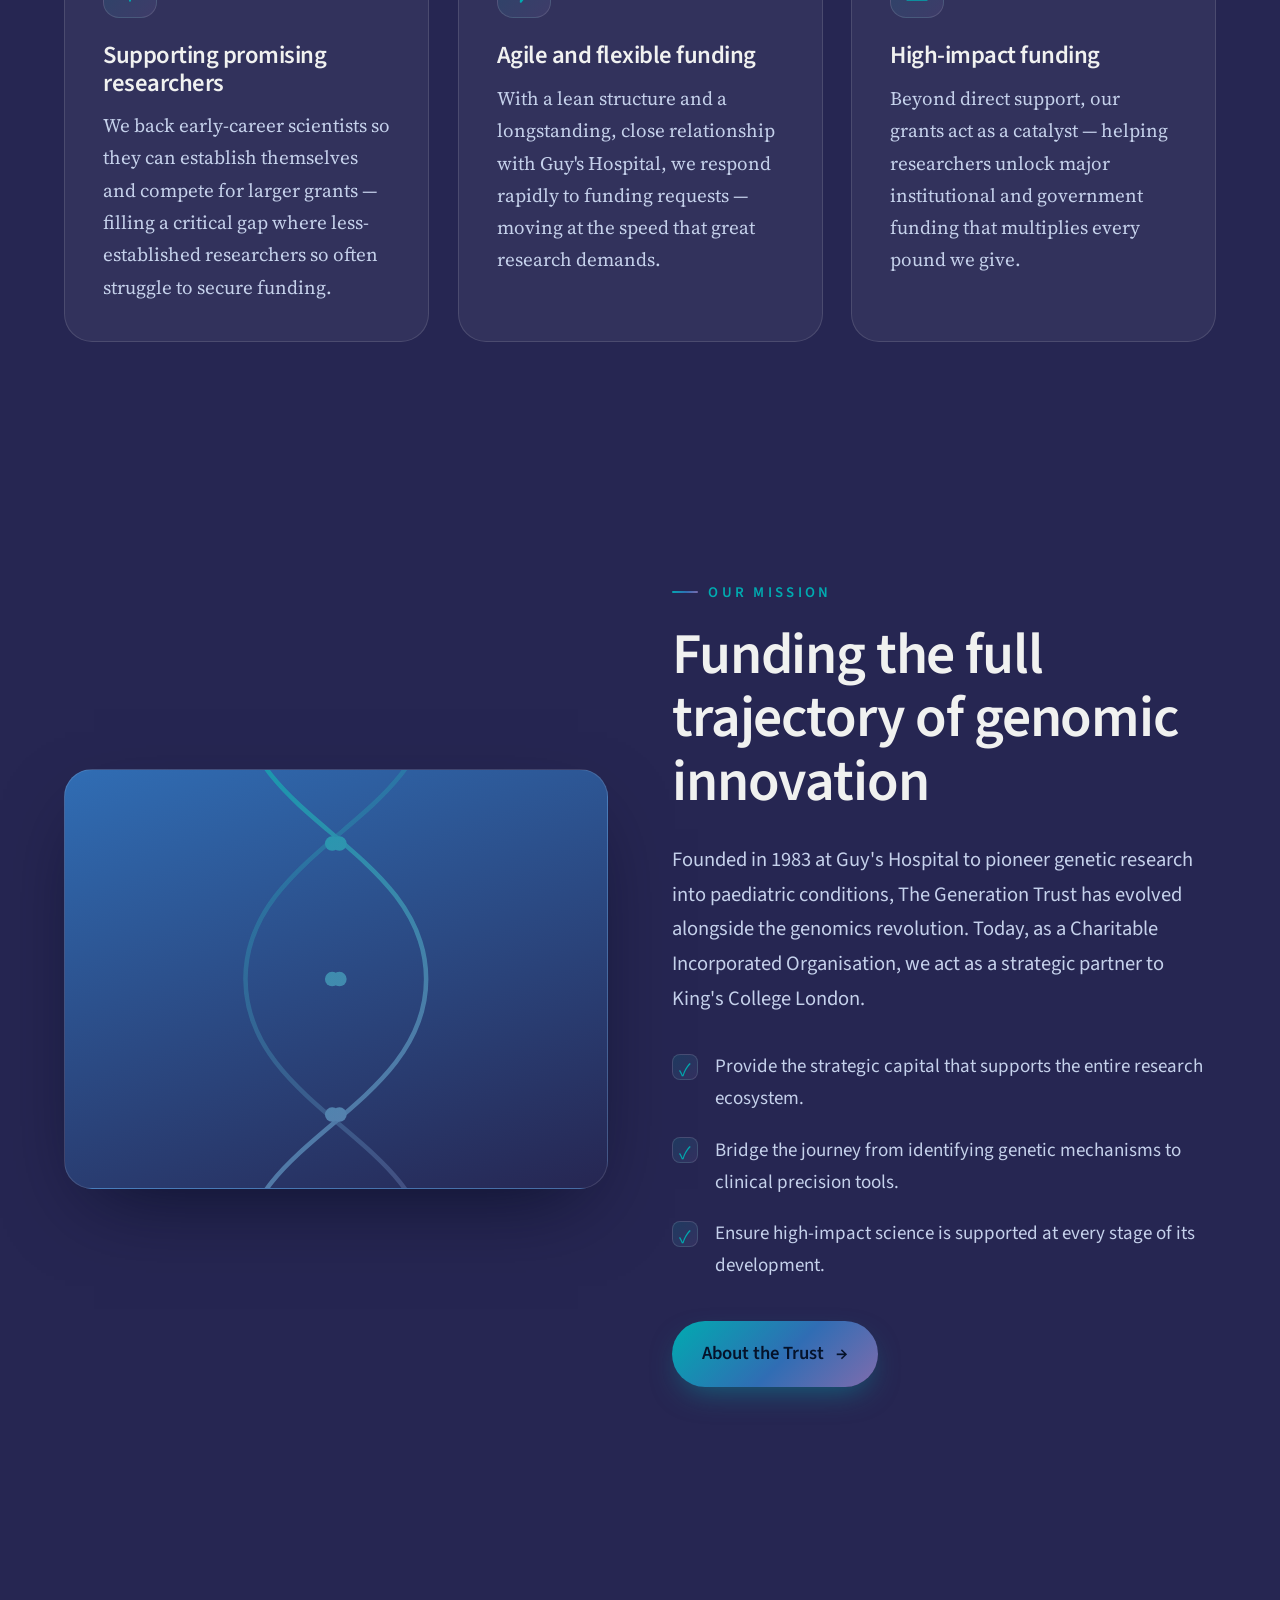
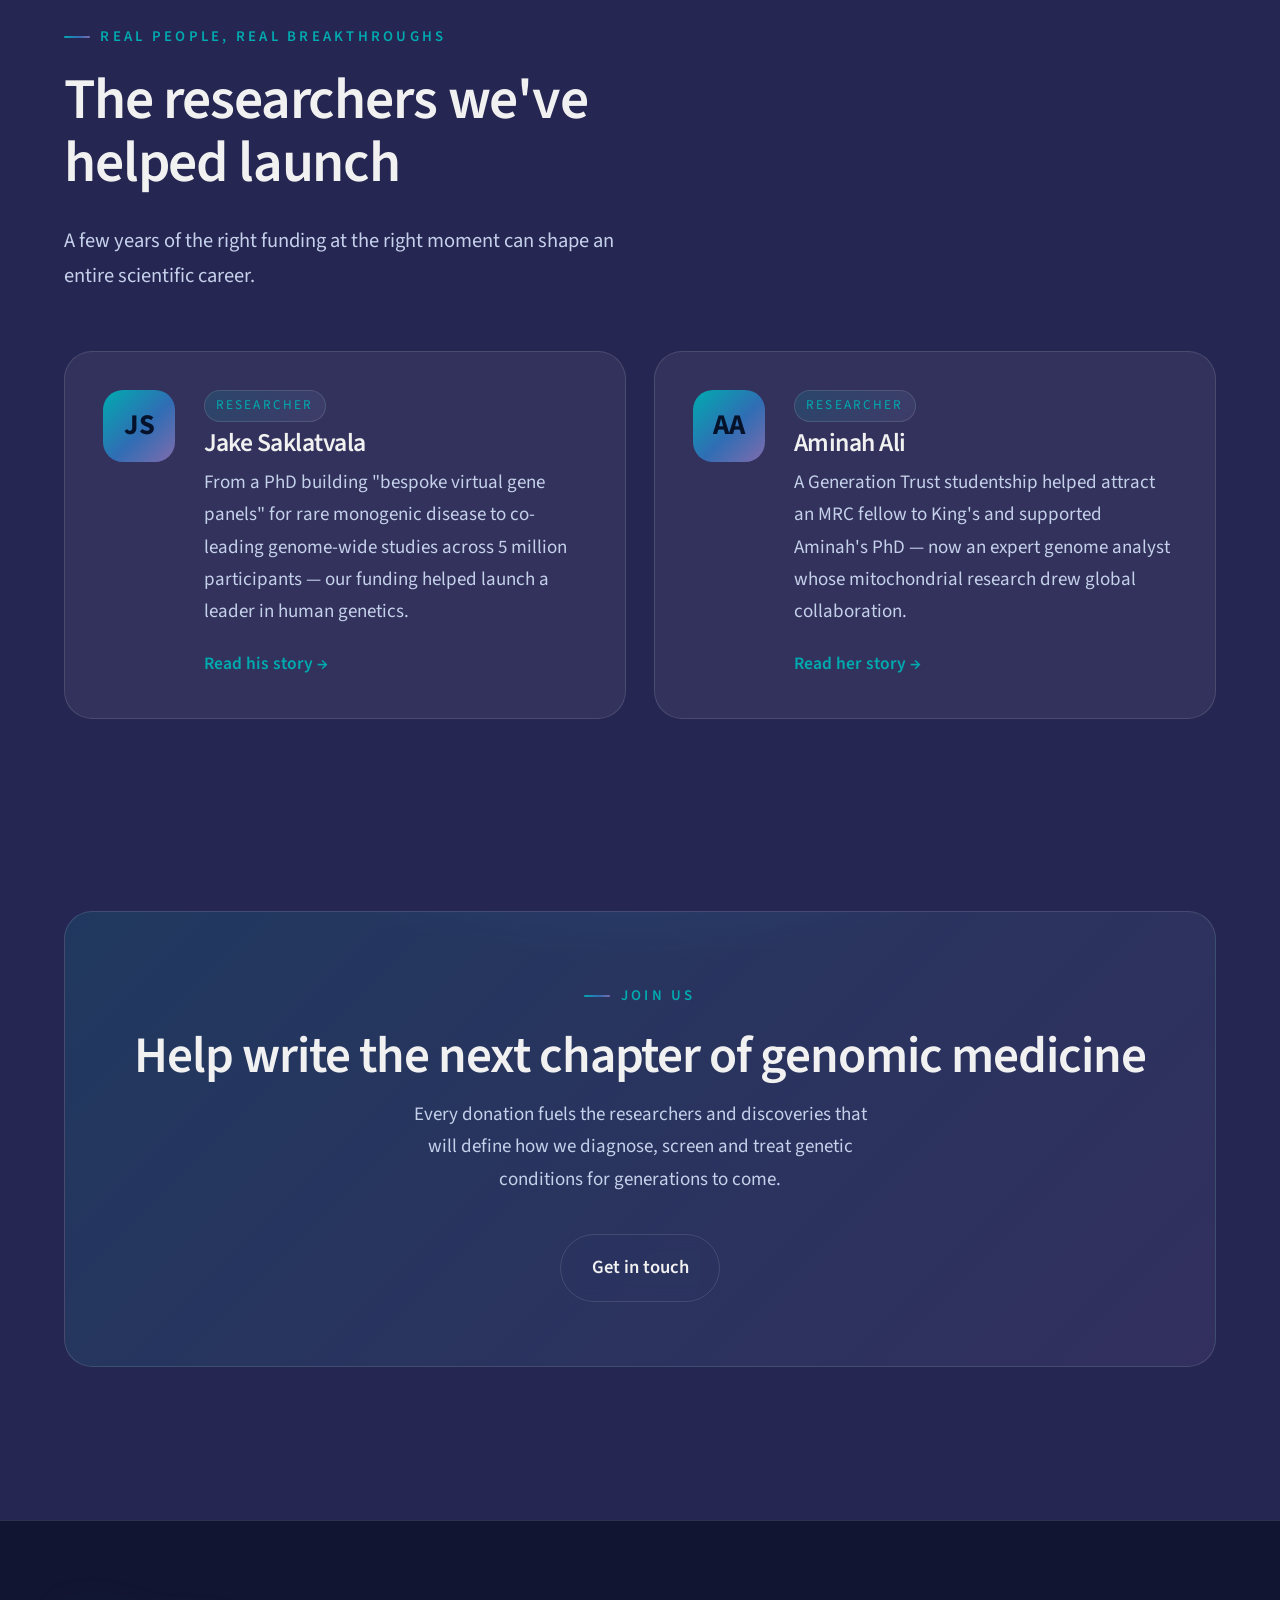
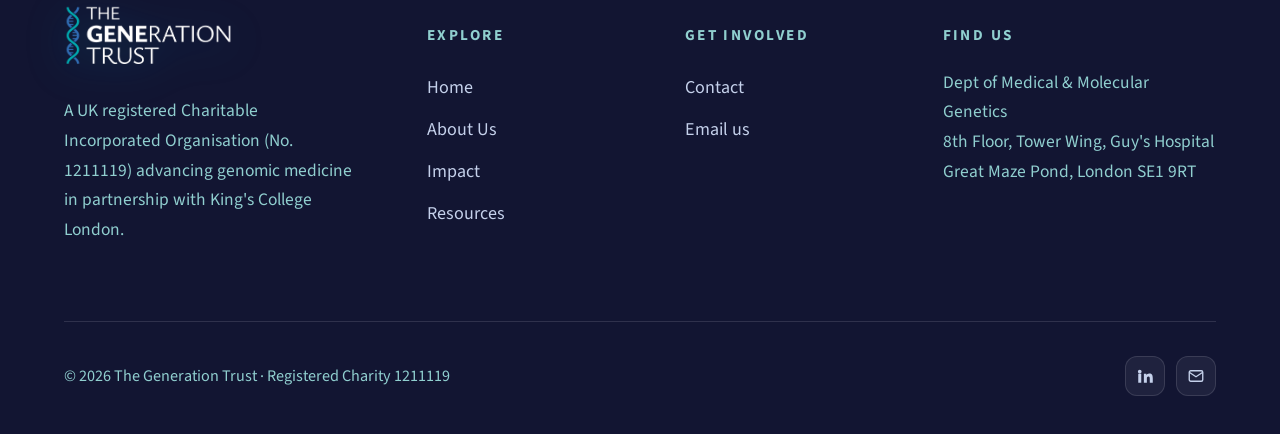
==== commit 07ae5074: "Update font styles across multiple HTML files and adjust color gradients in CSS for improved brandin" ====
--- a/index.html
+++ b/index.html
@@ -9,7 +9,7 @@
   <link rel="apple-touch-icon" href="assets/img/favicon.png" />
   <link rel="preconnect" href="https://fonts.googleapis.com" />
   <link rel="preconnect" href="https://fonts.gstatic.com" crossorigin />
-  <link href="https://fonts.googleapis.com/css2?family=Inter:wght@400;500;600&family=Space+Grotesk:wght@500;600;700&display=swap" rel="stylesheet" />
+  <link href="https://fonts.googleapis.com/css2?family=Source+Sans+3:wght@400;500;600;700&family=Source+Serif+4:ital,wght@0,400;0,600;1,400&family=Source+Code+Pro:wght@400&display=swap" rel="stylesheet" />
   <link rel="stylesheet" href="assets/css/styles.css" />
 </head>
 <body>
@@ -174,7 +174,7 @@
             <svg width="80%" viewBox="0 0 240 320" fill="none">
               <defs>
                 <linearGradient id="m-g" x1="0" y1="0" x2="240" y2="320" gradientUnits="userSpaceOnUse">
-                  <stop stop-color="#22e3c0"/><stop offset="1" stop-color="#7b5cff"/>
+                  <stop stop-color="#00abb0"/><stop offset="1" stop-color="#806cad"/>
                 </linearGradient>
               </defs>
               <g stroke="url(#m-g)" stroke-width="2.5" fill="none" opacity="0.9">
--- a/assets/css/styles.css
+++ b/assets/css/styles.css
@@ -5,33 +5,33 @@
 
 /* ---------- Design Tokens ---------- */
 :root {
-  /* Core palette — genomics-inspired deep space + bio-luminescence */
-  --navy-900: #060a1f;
-  --navy-800: #0b1030;
-  --navy-700: #121a45;
-  --navy-600: #1b265f;
-
-  --ink: #0a0f24;
-  --paper: #f7f9ff;
-  --paper-soft: #eef2fb;
-
-  --cyan: #22e3c0;
-  --teal: #12b9d6;
-  --violet: #7b5cff;
-  --indigo: #4b6bff;
-  --coral: #ff6b8b;
-  --amber: #ffc65c;
+  /* The Generation Trust brand palette */
+  --navy-900: #262652;
+  --navy-800: #00447c;
+  --navy-700: #306db4;
+  --navy-600: #419ed8;
+
+  --ink: #343a40;
+  --paper: #f7f2e9;
+  --paper-soft: #f0f1f0;
+
+  --cyan: #00abb0;
+  --teal: #007b85;
+  --violet: #806cad;
+  --indigo: #306db4;
+  --coral: #da3d4c;
+  --amber: #f4cd71;
 
   /* Text */
-  --text-strong: #eaf0ff;
-  --text-muted: #a7b2d6;
-  --text-dim: #7d88ad;
-  --text-dark: #1a2140;
-  --text-dark-muted: #4c567d;
+  --text-strong: #f0f1f0;
+  --text-muted: #c5d1eb;
+  --text-dim: #90cfcf;
+  --text-dark: #343a40;
+  --text-dark-muted: #959595;
 
   /* Gradients */
   --grad-brand: linear-gradient(135deg, var(--cyan) 0%, var(--indigo) 55%, var(--violet) 100%);
-  --grad-brand-soft: linear-gradient(135deg, rgba(34,227,192,0.16), rgba(123,92,255,0.16));
+  --grad-brand-soft: linear-gradient(135deg, rgba(0,171,176,0.16), rgba(128,108,173,0.16));
   --grad-warm: linear-gradient(120deg, var(--coral), var(--amber));
 
   /* Surfaces */
@@ -39,7 +39,7 @@
   --glass-strong: rgba(255, 255, 255, 0.09);
   --glass-border: rgba(255, 255, 255, 0.12);
   --shadow-lg: 0 30px 80px -30px rgba(3, 8, 30, 0.75);
-  --shadow-glow: 0 0 60px -12px rgba(75, 107, 255, 0.55);
+  --shadow-glow: 0 0 60px -12px rgba(48, 109, 180, 0.55);
 
   /* Layout */
   --maxw: 1320px;
@@ -51,8 +51,10 @@
   /* Motion */
   --ease: cubic-bezier(0.22, 1, 0.36, 1);
 
-  --font-sans: "Inter", system-ui, -apple-system, "Segoe UI", Roboto, Helvetica, Arial, sans-serif;
-  --font-display: "Space Grotesk", var(--font-sans);
+  --font-sans: "Source Sans 3", system-ui, -apple-system, "Segoe UI", sans-serif;
+  --font-display: "Source Sans 3", var(--font-sans);
+  --font-serif: "Source Serif 4", Georgia, serif;
+  --font-code: "Source Code Pro", monospace;
 }
 
 /* ---------- Reset ---------- */
@@ -164,9 +166,9 @@
   background: var(--btn-bg);
   position: relative;
   transition: transform 0.35s var(--ease), box-shadow 0.35s var(--ease), filter 0.35s var(--ease);
-  box-shadow: 0 12px 30px -10px rgba(34, 227, 192, 0.5);
-}
-.btn:hover { transform: translateY(-3px); box-shadow: 0 20px 40px -12px rgba(75, 107, 255, 0.6); filter: brightness(1.05); }
+  box-shadow: 0 12px 30px -10px rgba(0, 171, 176, 0.5);
+}
+.btn:hover { transform: translateY(-3px); box-shadow: 0 20px 40px -12px rgba(48, 109, 180, 0.6); filter: brightness(1.05); }
 .btn:active { transform: translateY(-1px); }
 
 .btn--ghost {
@@ -191,7 +193,7 @@
   background:
     radial-gradient(60vw 60vw at 12% -8%, rgba(123, 92, 255, 0.22), transparent 60%),
     radial-gradient(50vw 50vw at 95% 8%, rgba(18, 185, 214, 0.20), transparent 60%),
-    radial-gradient(55vw 55vw at 50% 110%, rgba(75, 107, 255, 0.18), transparent 60%),
+    radial-gradient(55vw 55vw at 50% 110%, rgba(48, 109, 180, 0.18), transparent 60%),
     var(--navy-900);
 }
 .bg-grid {
@@ -237,13 +239,13 @@
 .brand__mark {
   width: 38px; height: 38px;
   flex: none;
-  filter: drop-shadow(0 4px 12px rgba(34, 227, 192, 0.4));
+  filter: drop-shadow(0 4px 12px rgba(0, 171, 176, 0.4));
 }
 .brand__logo {
   height: 68px;
   width: auto;
   display: block;
-  filter: drop-shadow(0 6px 20px rgba(34, 227, 192, 0.28));
+  filter: drop-shadow(0 6px 20px rgba(0, 171, 176, 0.28));
   transition: height 0.4s var(--ease);
 }
 .site-header.is-scrolled .brand__logo { height: 54px; }
@@ -479,12 +481,12 @@
   content: "";
   position: absolute;
   inset: 0;
-  background: radial-gradient(400px 200px at var(--mx, 50%) var(--my, 0%), rgba(75,107,255,0.18), transparent 70%);
+  background: radial-gradient(400px 200px at var(--mx, 50%) var(--my, 0%), rgba(48,109,180,0.18), transparent 70%);
   opacity: 0;
   transition: opacity 0.4s var(--ease);
   pointer-events: none;
 }
-.card:hover { transform: translateY(-6px); border-color: rgba(34,227,192,0.4); background: var(--glass-strong); }
+.card:hover { transform: translateY(-6px); border-color: rgba(0,171,176,0.4); background: var(--glass-strong); }
 .card:hover::before { opacity: 1; }
 
 .card__icon {
@@ -498,7 +500,7 @@
 }
 .card__icon svg { width: 26px; height: 26px; }
 .card h3 { font-size: 1.3rem; }
-.card p { color: var(--text-muted); margin-bottom: 0; }
+.card p { color: var(--text-muted); font-family: var(--font-serif); margin-bottom: 0; }
 .card__num {
   position: absolute; top: 1.4rem; right: 1.6rem;
   font-family: var(--font-display);
@@ -563,7 +565,7 @@
   width: 14px; height: 14px; border-radius: 50%;
   background: var(--navy-900);
   border: 3px solid var(--cyan);
-  box-shadow: 0 0 0 4px rgba(34,227,192,0.12);
+  box-shadow: 0 0 0 4px rgba(0,171,176,0.12);
 }
 .timeline__year {
   font-family: var(--font-display);
@@ -584,7 +586,7 @@
   border: 1px solid var(--glass-border);
   transition: transform 0.5s var(--ease), border-color 0.5s var(--ease);
 }
-.story:hover { transform: translateY(-5px); border-color: rgba(123,92,255,0.4); }
+.story:hover { transform: translateY(-5px); border-color: rgba(128,108,173,0.4); }
 .story__avatar {
   width: 72px; height: 72px; border-radius: 20px;
   display: grid; place-items: center;
@@ -626,12 +628,12 @@
   align-content: start;
   transition: transform 0.4s var(--ease), border-color 0.4s var(--ease);
 }
-.person:hover { transform: translateY(-4px); border-color: rgba(34,227,192,0.4); }
+.person:hover { transform: translateY(-4px); border-color: rgba(0,171,176,0.4); }
 .person__photo,
 .person__avatar {
   grid-row: span 2;
   width: 92px; height: 92px; border-radius: 50%;
-  border: 2px solid rgba(34,227,192,0.35);
+  border: 2px solid rgba(0,171,176,0.35);
   box-shadow: 0 8px 22px rgba(0,0,0,0.35);
 }
 .person__photo {
@@ -693,14 +695,14 @@
   border-radius: var(--radius-lg);
   padding: clamp(2.5rem, 5vw, 4.5rem);
   overflow: hidden;
-  background: linear-gradient(135deg, rgba(34,227,192,0.14), rgba(123,92,255,0.14));
+  background: linear-gradient(135deg, rgba(0,171,176,0.14), rgba(128,108,173,0.14));
   border: 1px solid var(--glass-border);
   text-align: center;
 }
 .cta-band::after {
   content: "";
   position: absolute; inset: -40% -10% auto -10%; height: 120%;
-  background: radial-gradient(50% 60% at 50% 0%, rgba(75,107,255,0.35), transparent 70%);
+  background: radial-gradient(50% 60% at 50% 0%, rgba(48,109,180,0.35), transparent 70%);
   pointer-events: none;
 }
 .cta-band > * { position: relative; z-index: 1; }
@@ -719,8 +721,8 @@
   content: "";
   position: absolute; inset: 0; z-index: -1;
   background:
-    radial-gradient(40vw 40vw at 85% -10%, rgba(34,227,192,0.18), transparent 60%),
-    radial-gradient(40vw 40vw at 5% 20%, rgba(123,92,255,0.18), transparent 60%);
+    radial-gradient(40vw 40vw at 85% -10%, rgba(0,171,176,0.18), transparent 60%),
+    radial-gradient(40vw 40vw at 5% 20%, rgba(128,108,173,0.18), transparent 60%);
 }
 .page-hero h1 { font-size: clamp(2.4rem, 6vw, 4.2rem); }
 .breadcrumb { font-size: 0.85rem; color: var(--text-dim); margin-bottom: 1rem; }
@@ -729,8 +731,8 @@
 
 /* ---------- Prose ---------- */
 .prose { max-width: 68ch; }
-.prose p { color: var(--text-muted); font-size: 1.05rem; }
-.prose a { color: var(--cyan); border-bottom: 1px solid rgba(34,227,192,0.35); transition: border-color 0.3s; }
+.prose p { color: var(--text-muted); font-family: var(--font-serif); font-size: 1.05rem; }
+.prose a { color: var(--cyan); border-bottom: 1px solid rgba(0,171,176,0.35); transition: border-color 0.3s; }
 .prose a:hover { border-color: var(--cyan); }
 .prose h2 { margin-top: 2.2rem; font-size: 1.7rem; }
 .prose h3 { margin-top: 1.8rem; font-size: 1.3rem; }
@@ -751,7 +753,7 @@
   margin-bottom: 1rem;
   transition: border-color 0.3s var(--ease);
 }
-.info-card:hover { border-color: rgba(34,227,192,0.4); }
+.info-card:hover { border-color: rgba(0,171,176,0.4); }
 .info-card__icon {
   flex: none; width: 46px; height: 46px; border-radius: 12px;
   display: grid; place-items: center;
@@ -789,7 +791,7 @@
 .field textarea:focus {
   outline: none;
   border-color: var(--cyan);
-  box-shadow: 0 0 0 3px rgba(34,227,192,0.15);
+  box-shadow: 0 0 0 3px rgba(0,171,176,0.15);
 }
 .field textarea { resize: vertical; min-height: 130px; }
 .form__note { font-size: 0.82rem; color: var(--text-dim); margin: 0.8rem 0 0; }
@@ -835,7 +837,7 @@
   font-family: var(--font-display); font-weight: 600; font-size: 1.25rem;
   transition: border-color 0.3s var(--ease), transform 0.3s var(--ease), background 0.3s var(--ease);
 }
-.amount-btn:hover { transform: translateY(-3px); border-color: rgba(34,227,192,0.5); }
+.amount-btn:hover { transform: translateY(-3px); border-color: rgba(0,171,176,0.5); }
 .amount-btn.is-active { border-color: var(--cyan); background: var(--grad-brand-soft); }
 .amount-btn small { display: block; font-family: var(--font-sans); font-weight: 400; font-size: 0.72rem; color: var(--text-dim); margin-top: 0.2rem; }
 
@@ -856,7 +858,7 @@
   color: var(--text-strong);
   font-family: var(--font-display); font-size: 1.1rem;
 }
-.custom-amount input:focus { outline: none; border-color: var(--cyan); box-shadow: 0 0 0 3px rgba(34,227,192,0.15); }
+.custom-amount input:focus { outline: none; border-color: var(--cyan); box-shadow: 0 0 0 3px rgba(0,171,176,0.15); }
 
 .impact-hint {
   display: flex; gap: 0.7rem; align-items: center;
@@ -876,7 +878,7 @@
   border: 1px solid var(--glass-border);
   transition: transform 0.4s var(--ease), border-color 0.4s var(--ease);
 }
-.resource:hover { transform: translateX(6px); border-color: rgba(34,227,192,0.4); }
+.resource:hover { transform: translateX(6px); border-color: rgba(0,171,176,0.4); }
 .resource__icon {
   flex: none; width: 48px; height: 48px; border-radius: 12px;
   display: grid; place-items: center;
@@ -935,7 +937,7 @@
   background: var(--glass); border: 1px solid var(--glass-border);
   color: var(--text-muted); transition: all 0.3s var(--ease);
 }
-.footer-social a:hover { color: var(--cyan); border-color: rgba(34,227,192,0.4); transform: translateY(-3px); }
+.footer-social a:hover { color: var(--cyan); border-color: rgba(0,171,176,0.4); transform: translateY(-3px); }
 
 /* ---------- Reveal animations ---------- */
 [data-reveal] {
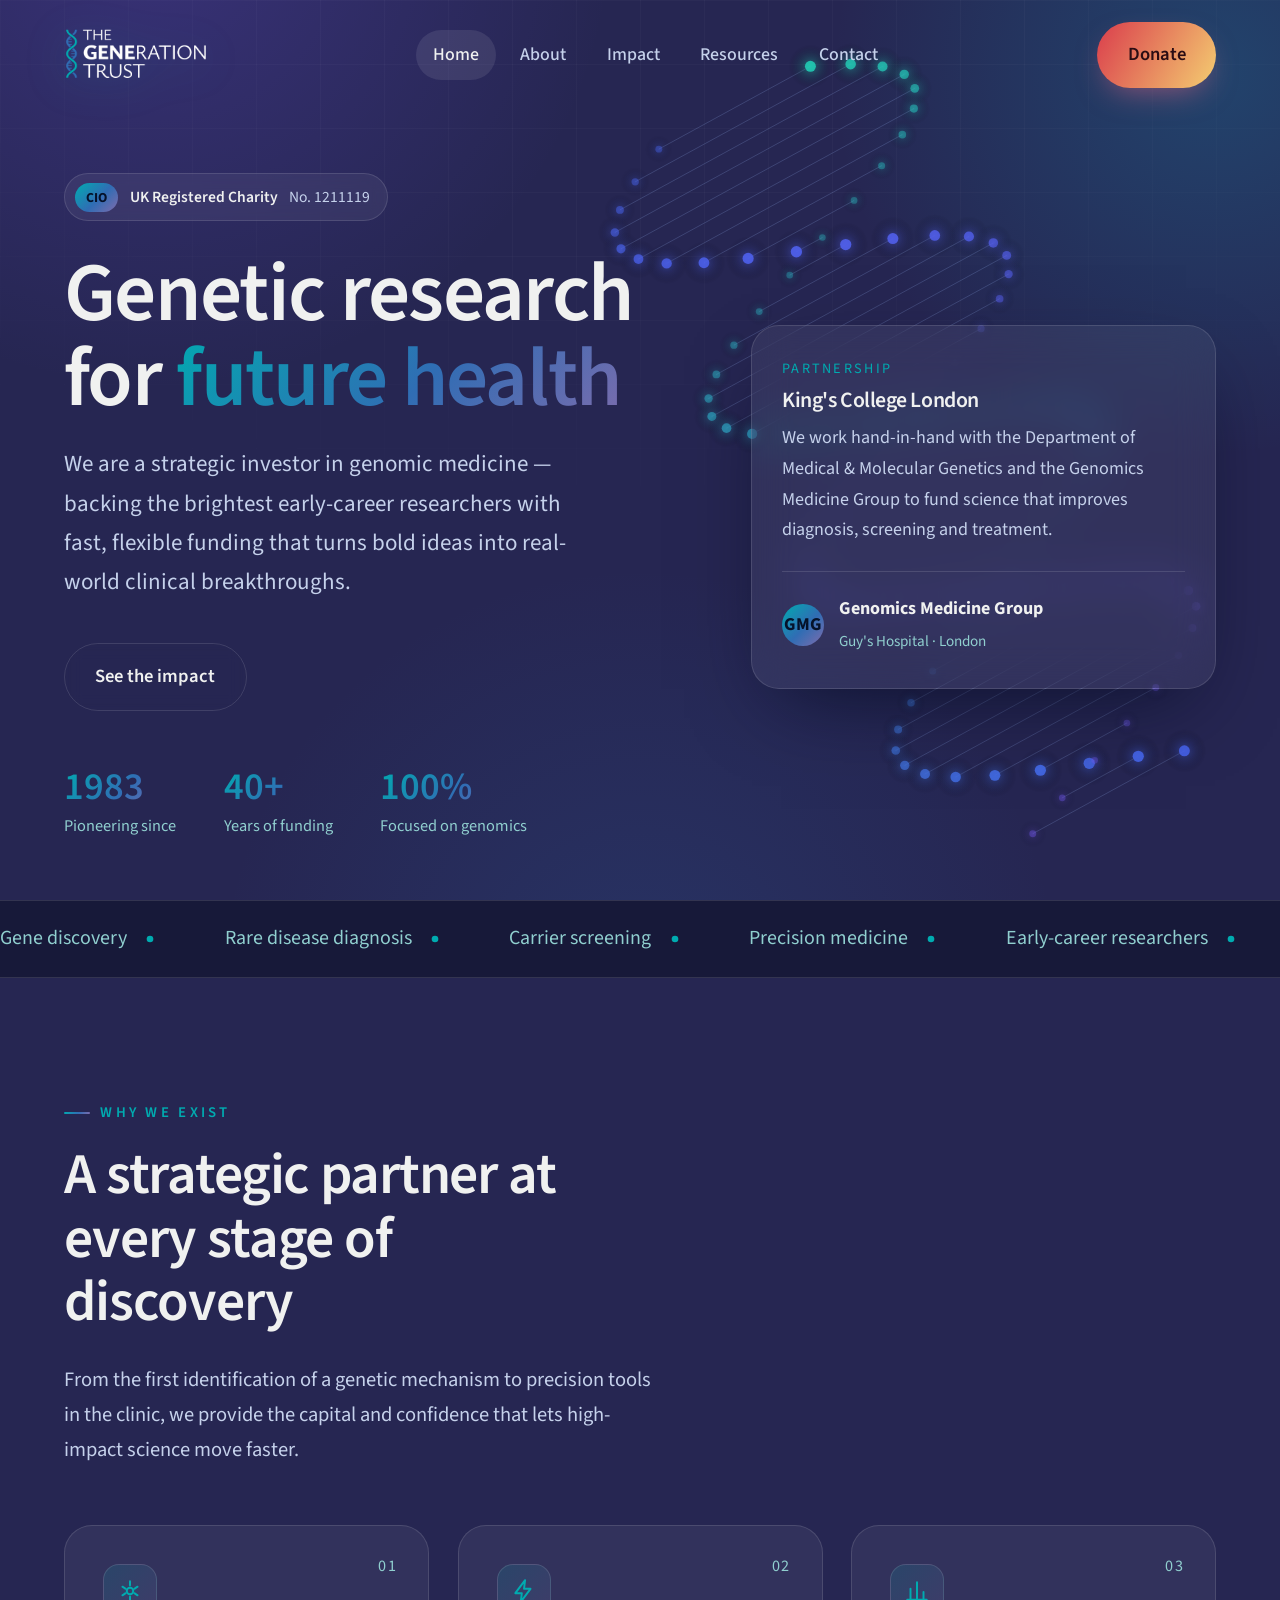
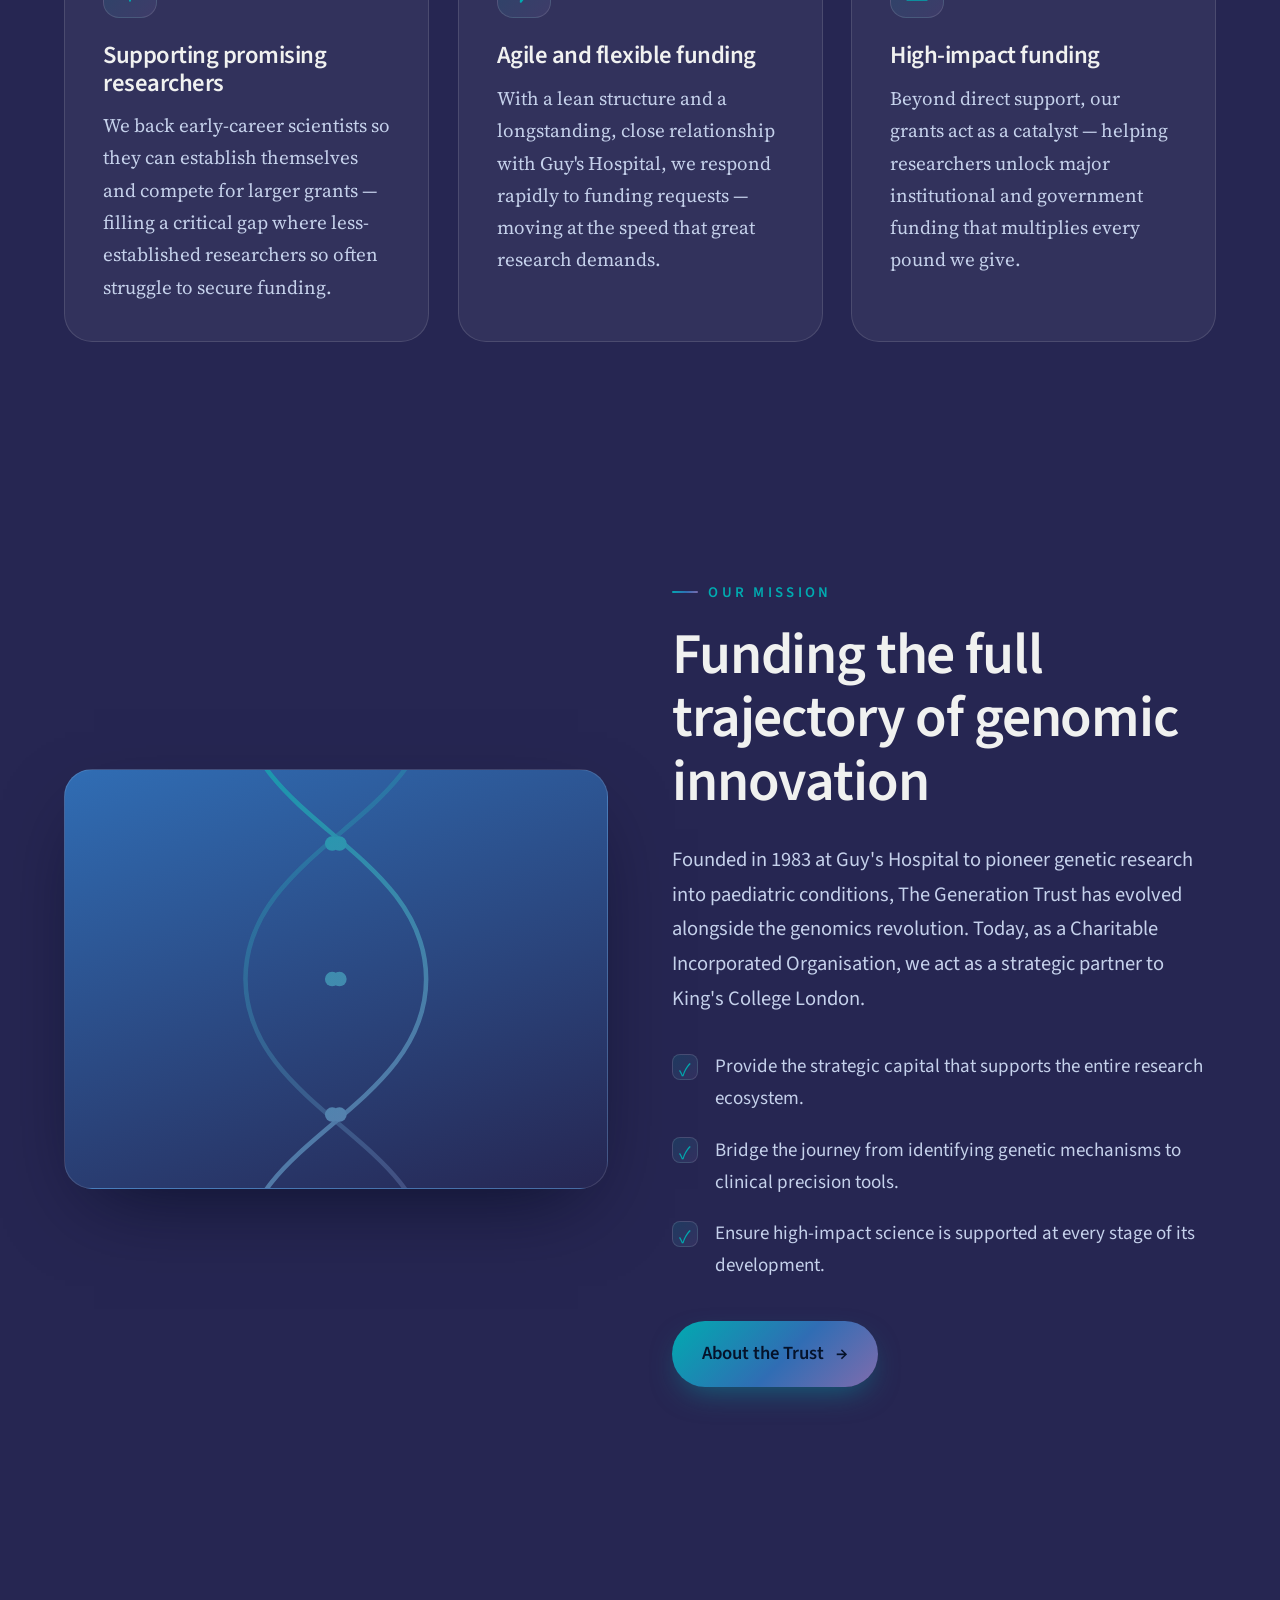
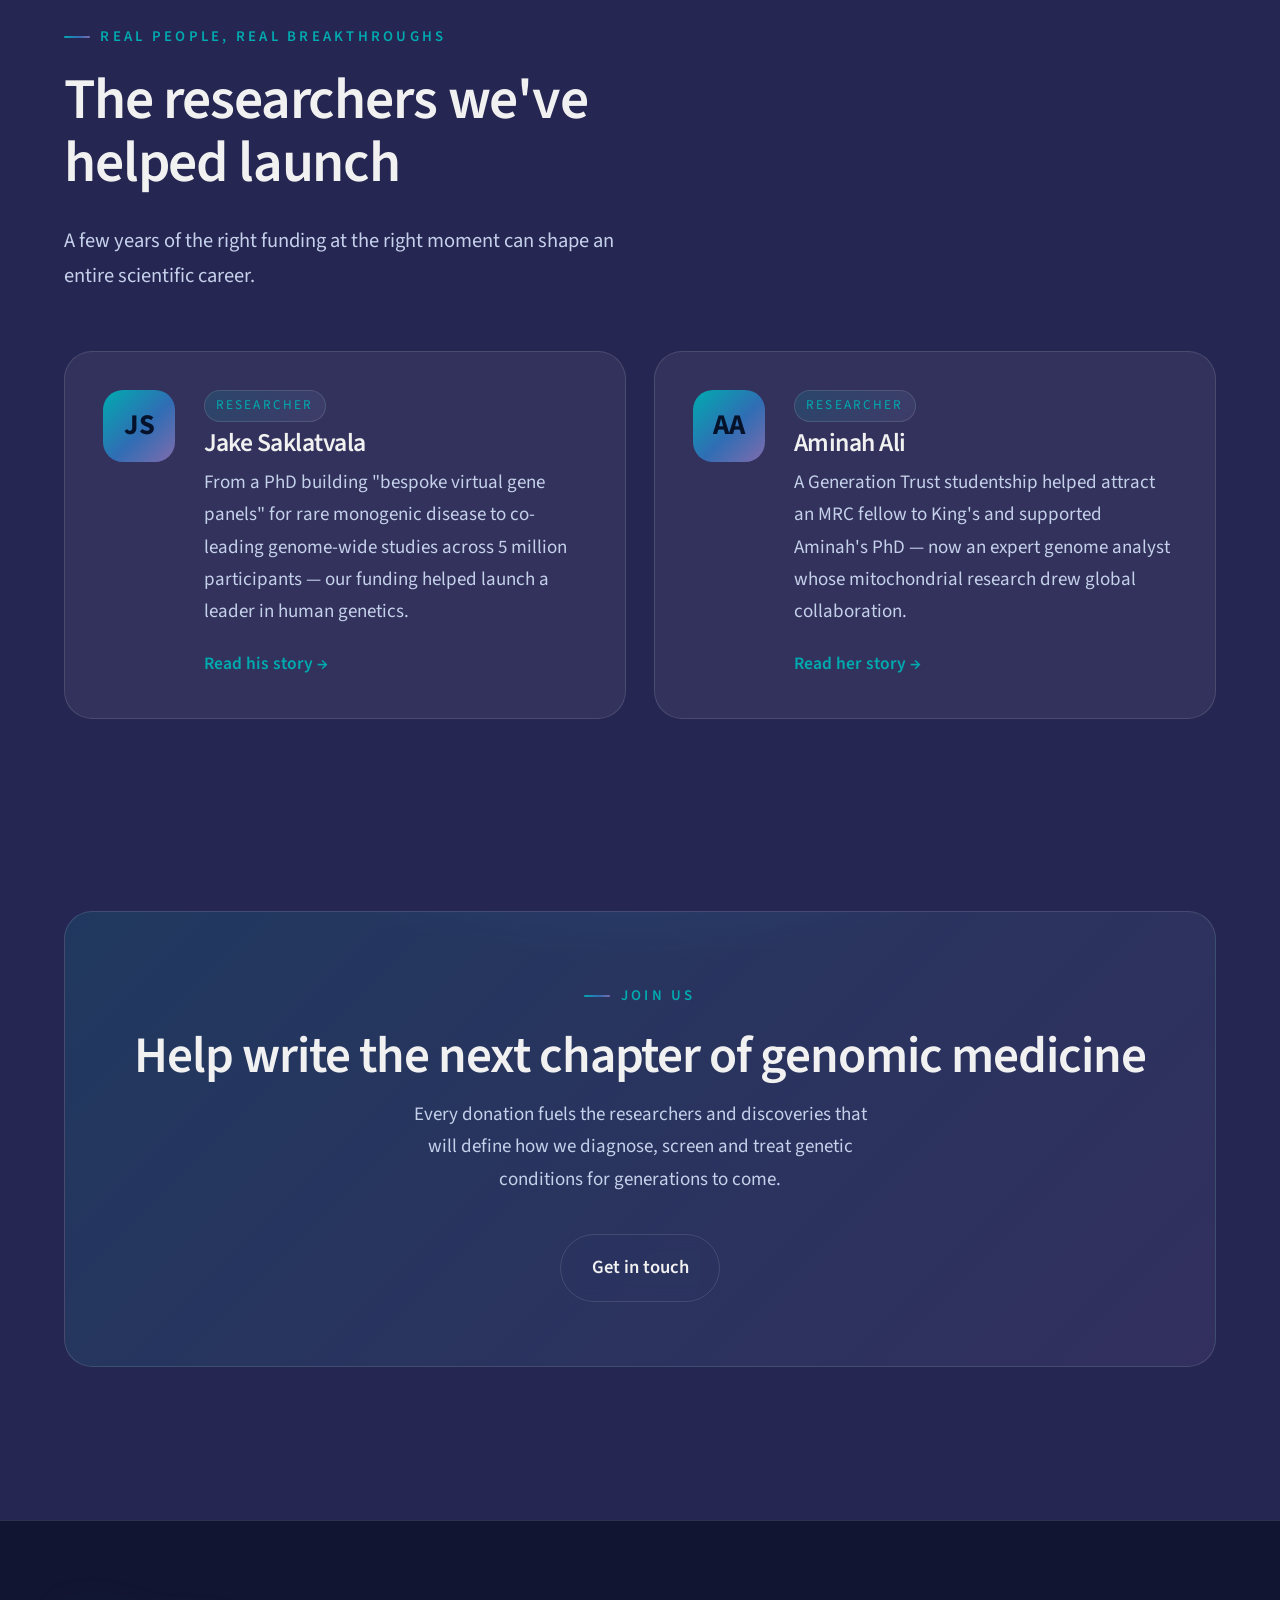
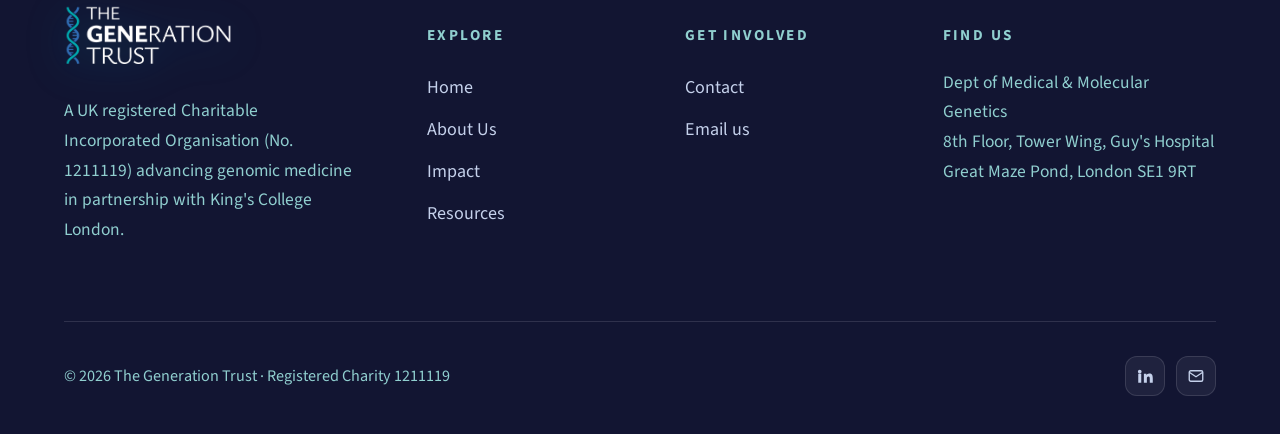
==== commit 8606c07f: "Add Google Tag Manager scripts to multiple HTML files for enhanced tracking" ====
--- a/index.html
+++ b/index.html
@@ -1,6 +1,12 @@
 <!DOCTYPE html>
 <html lang="en-GB">
 <head>
+  <script async src="https://www.googletagmanager.com/gtm.js?id=GTM-TR3NTVD5"></script>
+  <script>
+    window.dataLayer = window.dataLayer || [];
+    function gtag(){dataLayer.push(arguments);}
+    gtag('js', new Date());
+  </script>
   <meta charset="UTF-8" />
   <meta name="viewport" content="width=device-width, initial-scale=1.0" />
   <title>The Generation Trust — Genetic Research for Future Health</title>
--- a/assets/css/styles.css
+++ b/assets/css/styles.css
@@ -652,24 +652,14 @@
   margin-top: 1rem;
   max-height: 7.5em;
   overflow: hidden;
-  position: relative;
-  color: var(--text-dim);
+  color: var(--text-muted);
   font-size: 0.92rem;
   transition: max-height 0.5s var(--ease);
 }
 .person__bio p { margin: 0 0 0.7rem; }
 .person__bio p:last-child { margin-bottom: 0; }
-.person__bio::after {
-  content: "";
-  position: absolute; left: 0; right: 0; bottom: 0; height: 2.8em;
-  background: linear-gradient(rgba(12,17,38,0), rgba(12,17,38,0.9));
-  pointer-events: none;
-  transition: opacity 0.3s var(--ease);
-}
 .person.is-expanded .person__bio { max-height: 260em; }
-.person.is-expanded .person__bio::after { opacity: 0; }
 .person--short .person__bio { max-height: none; }
-.person--short .person__bio::after { display: none; }
 .person__actions {
   grid-column: 1 / -1;
   display: flex; align-items: center; gap: 1.2rem;
